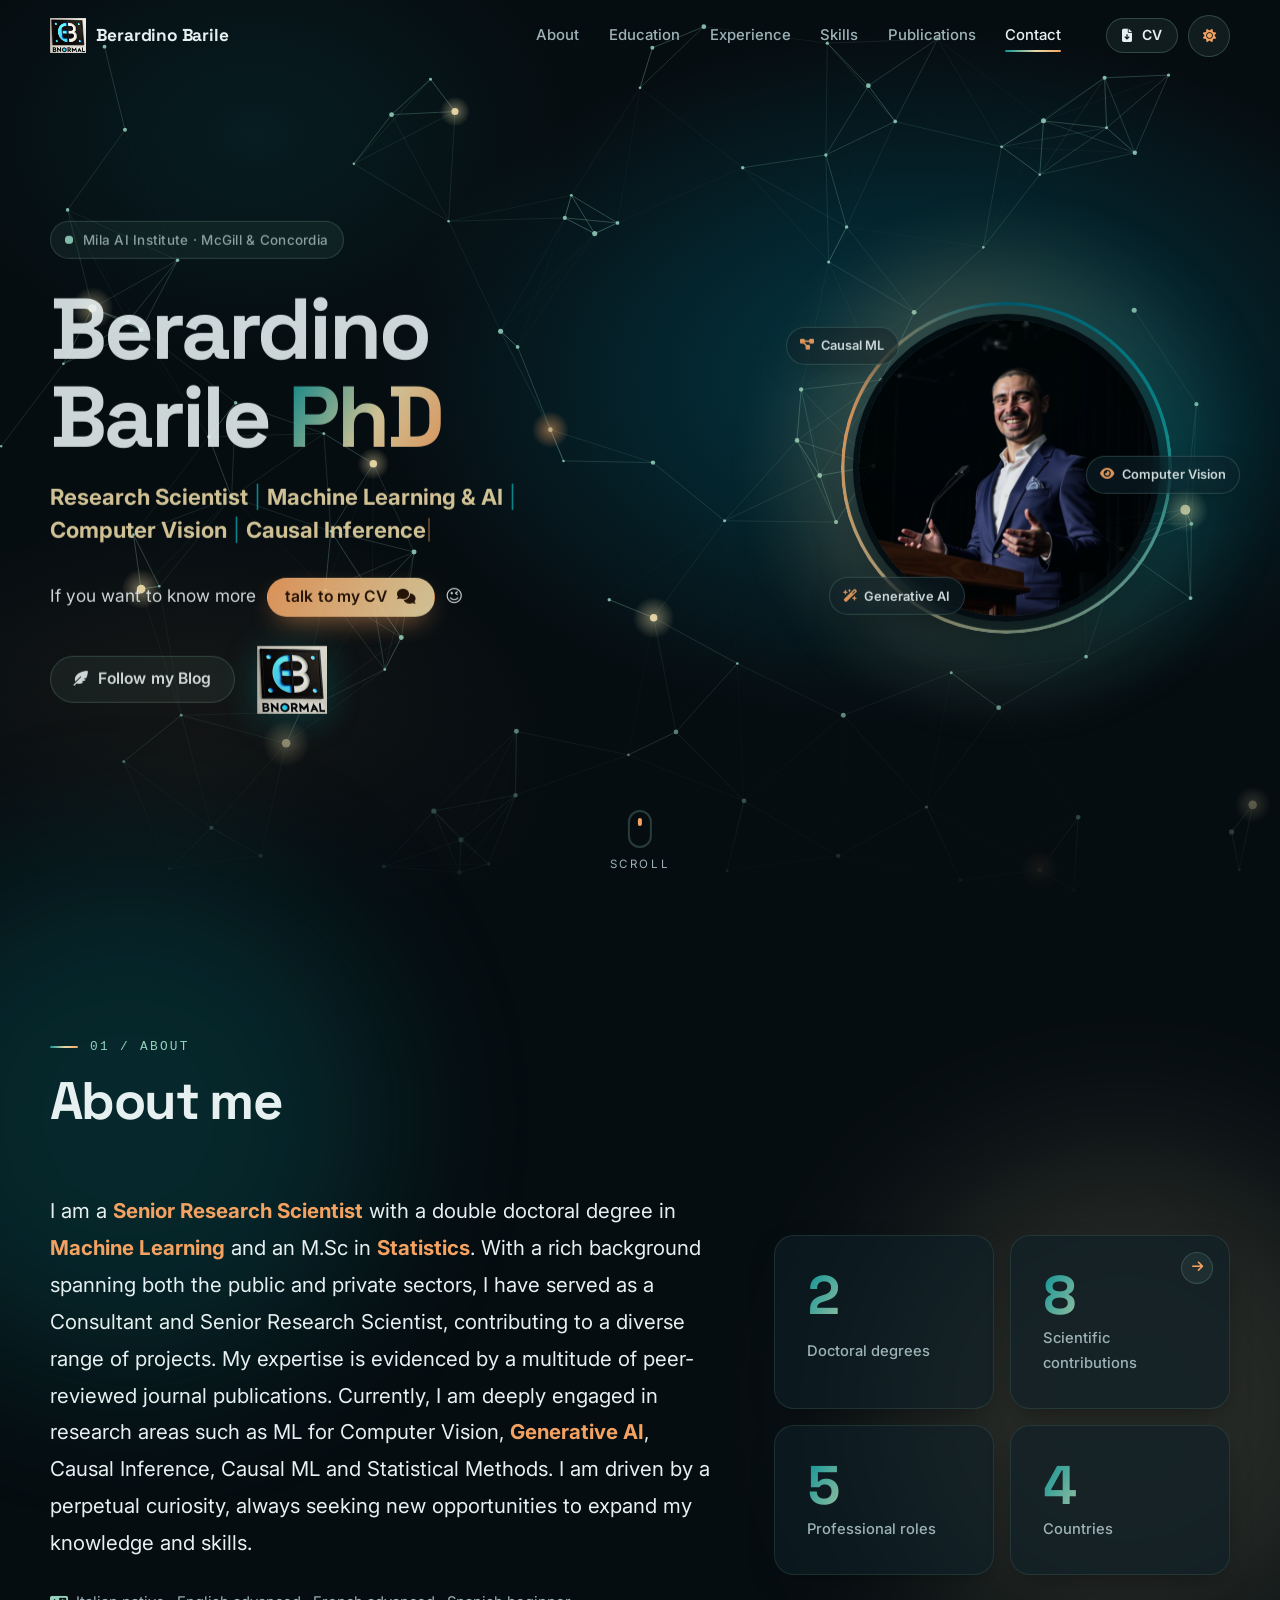
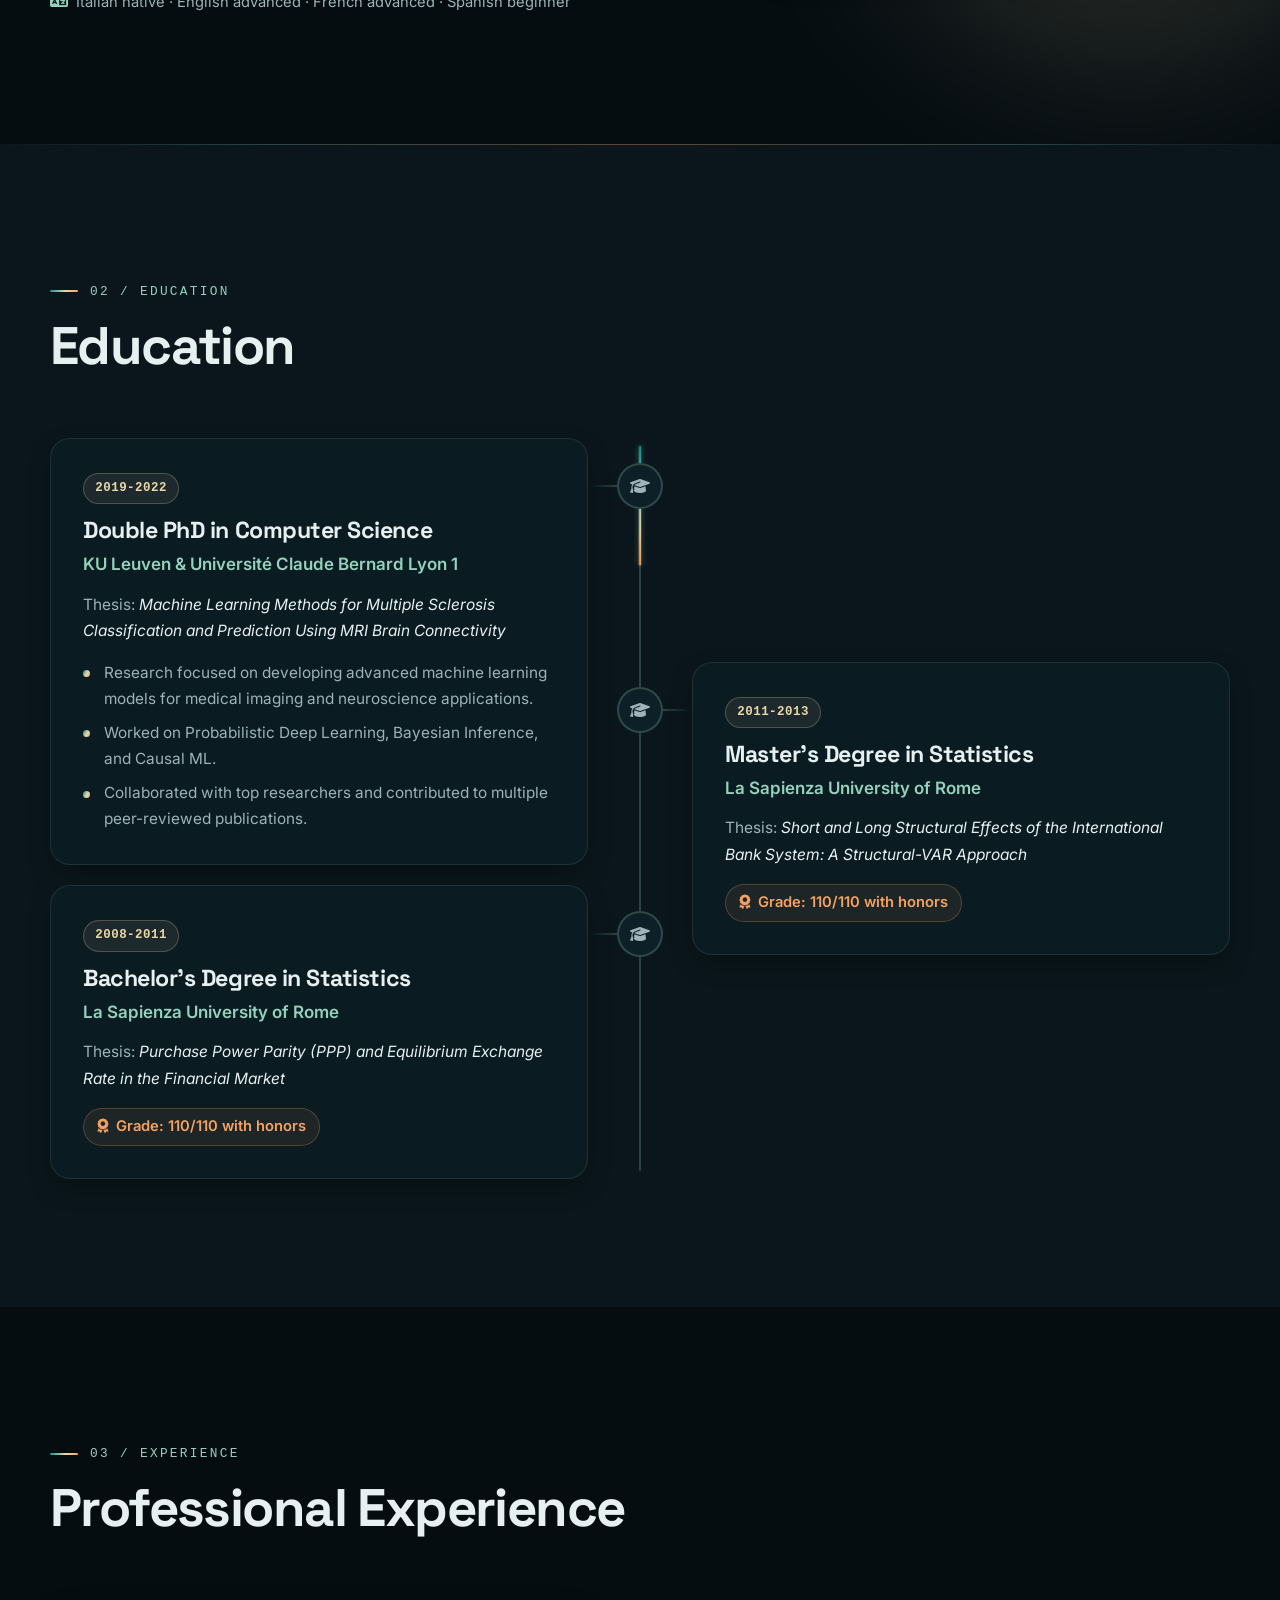
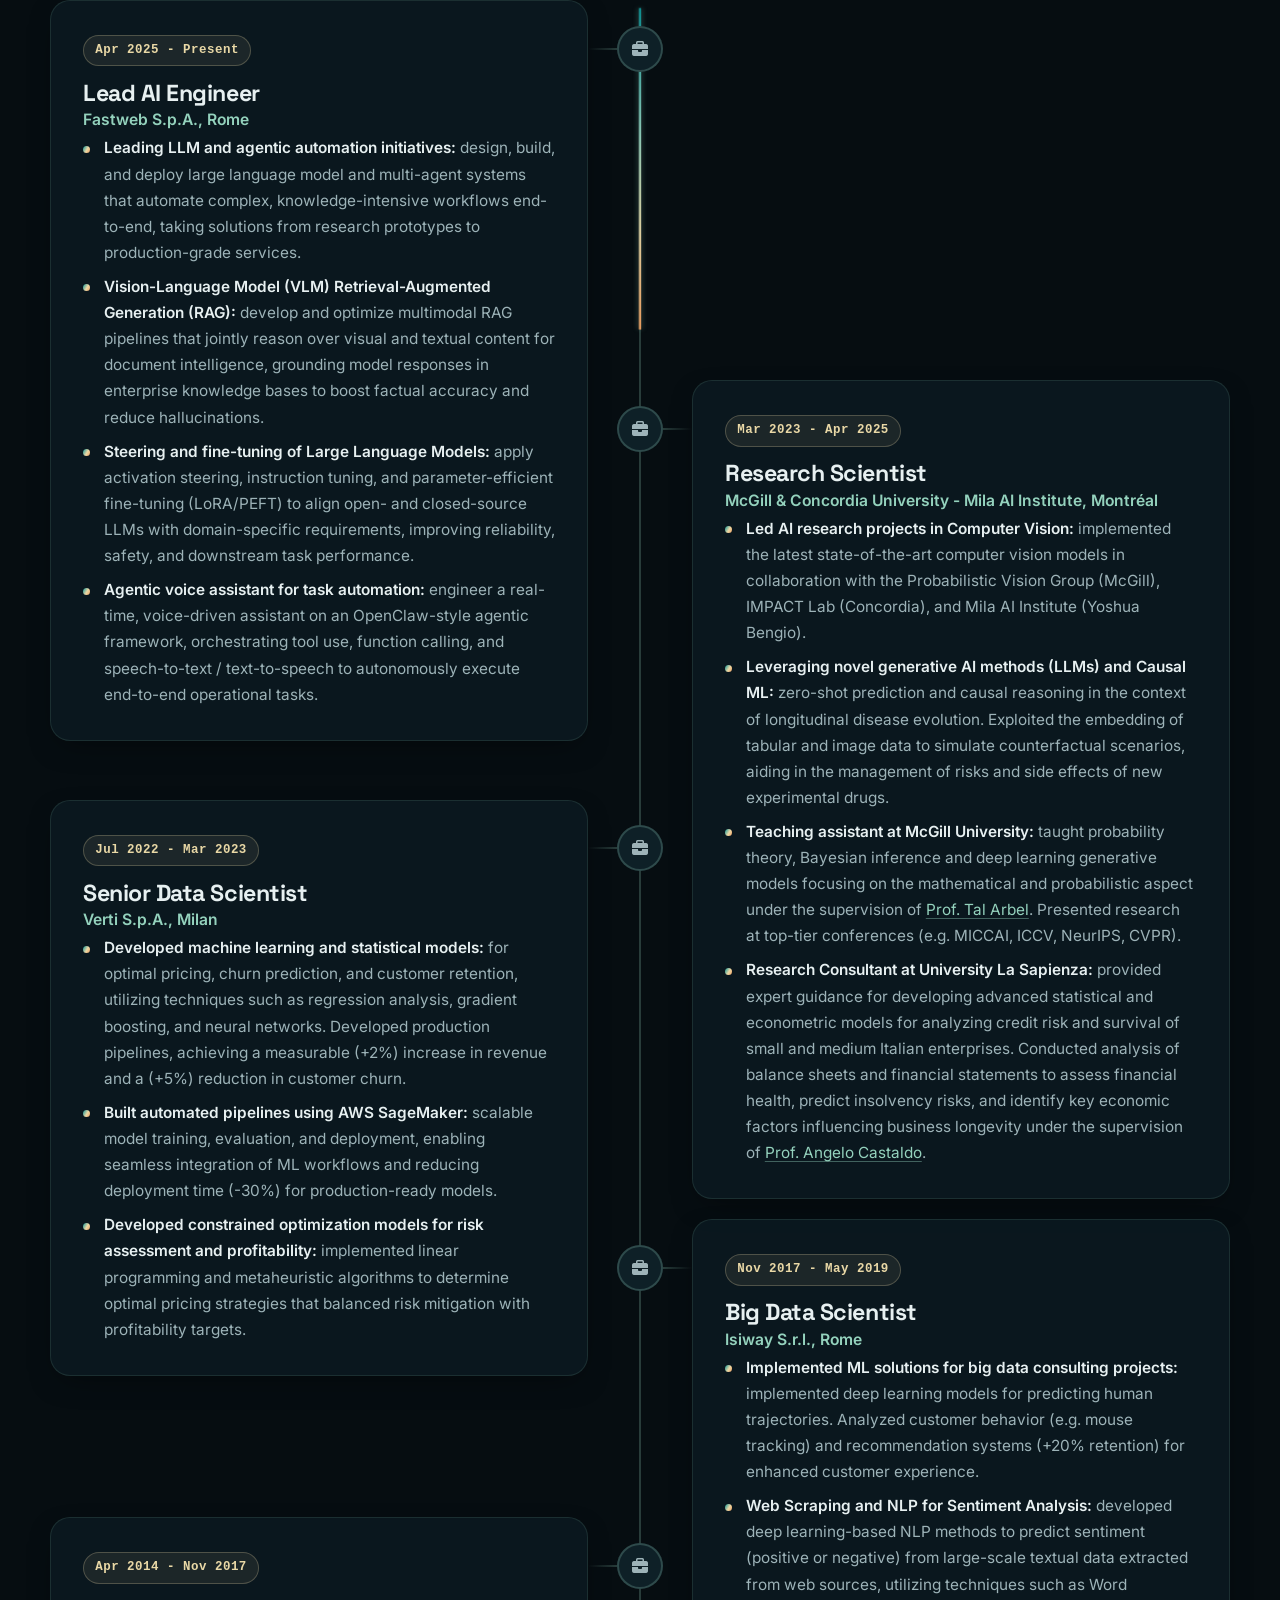
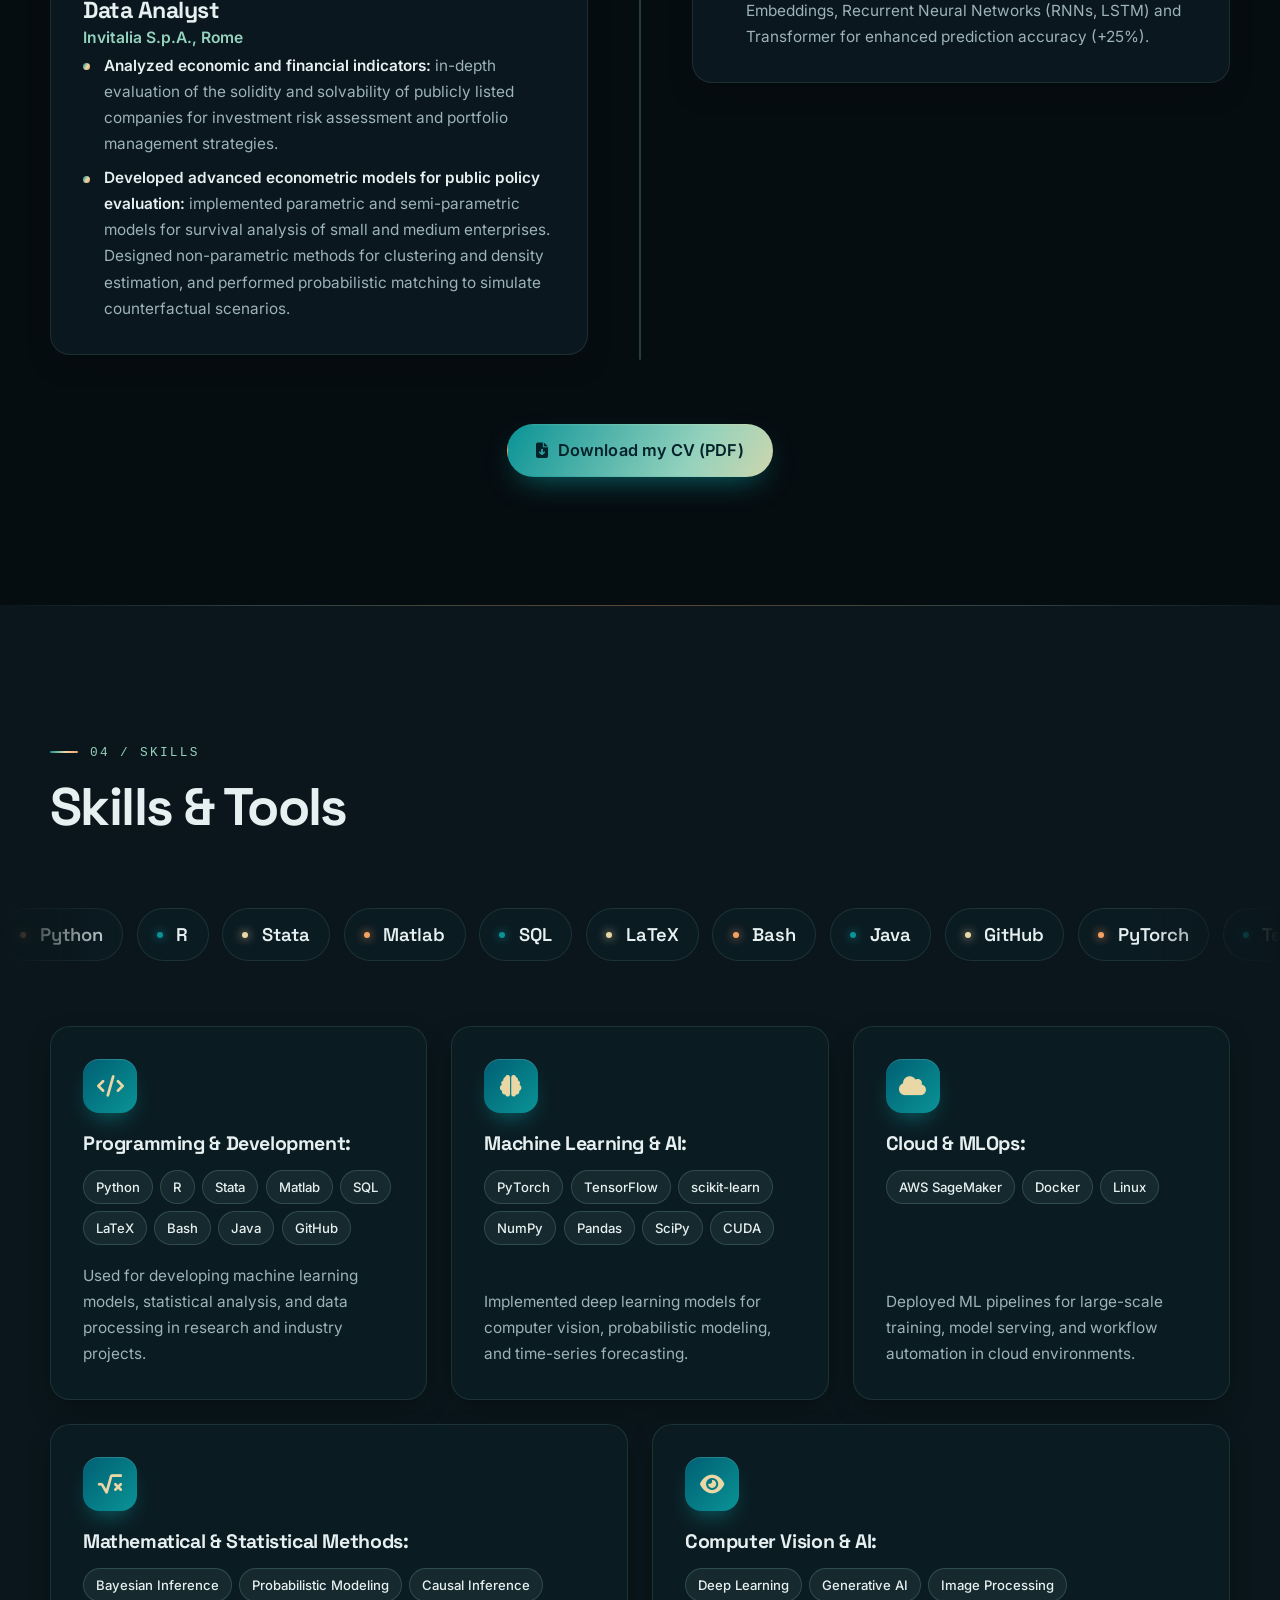
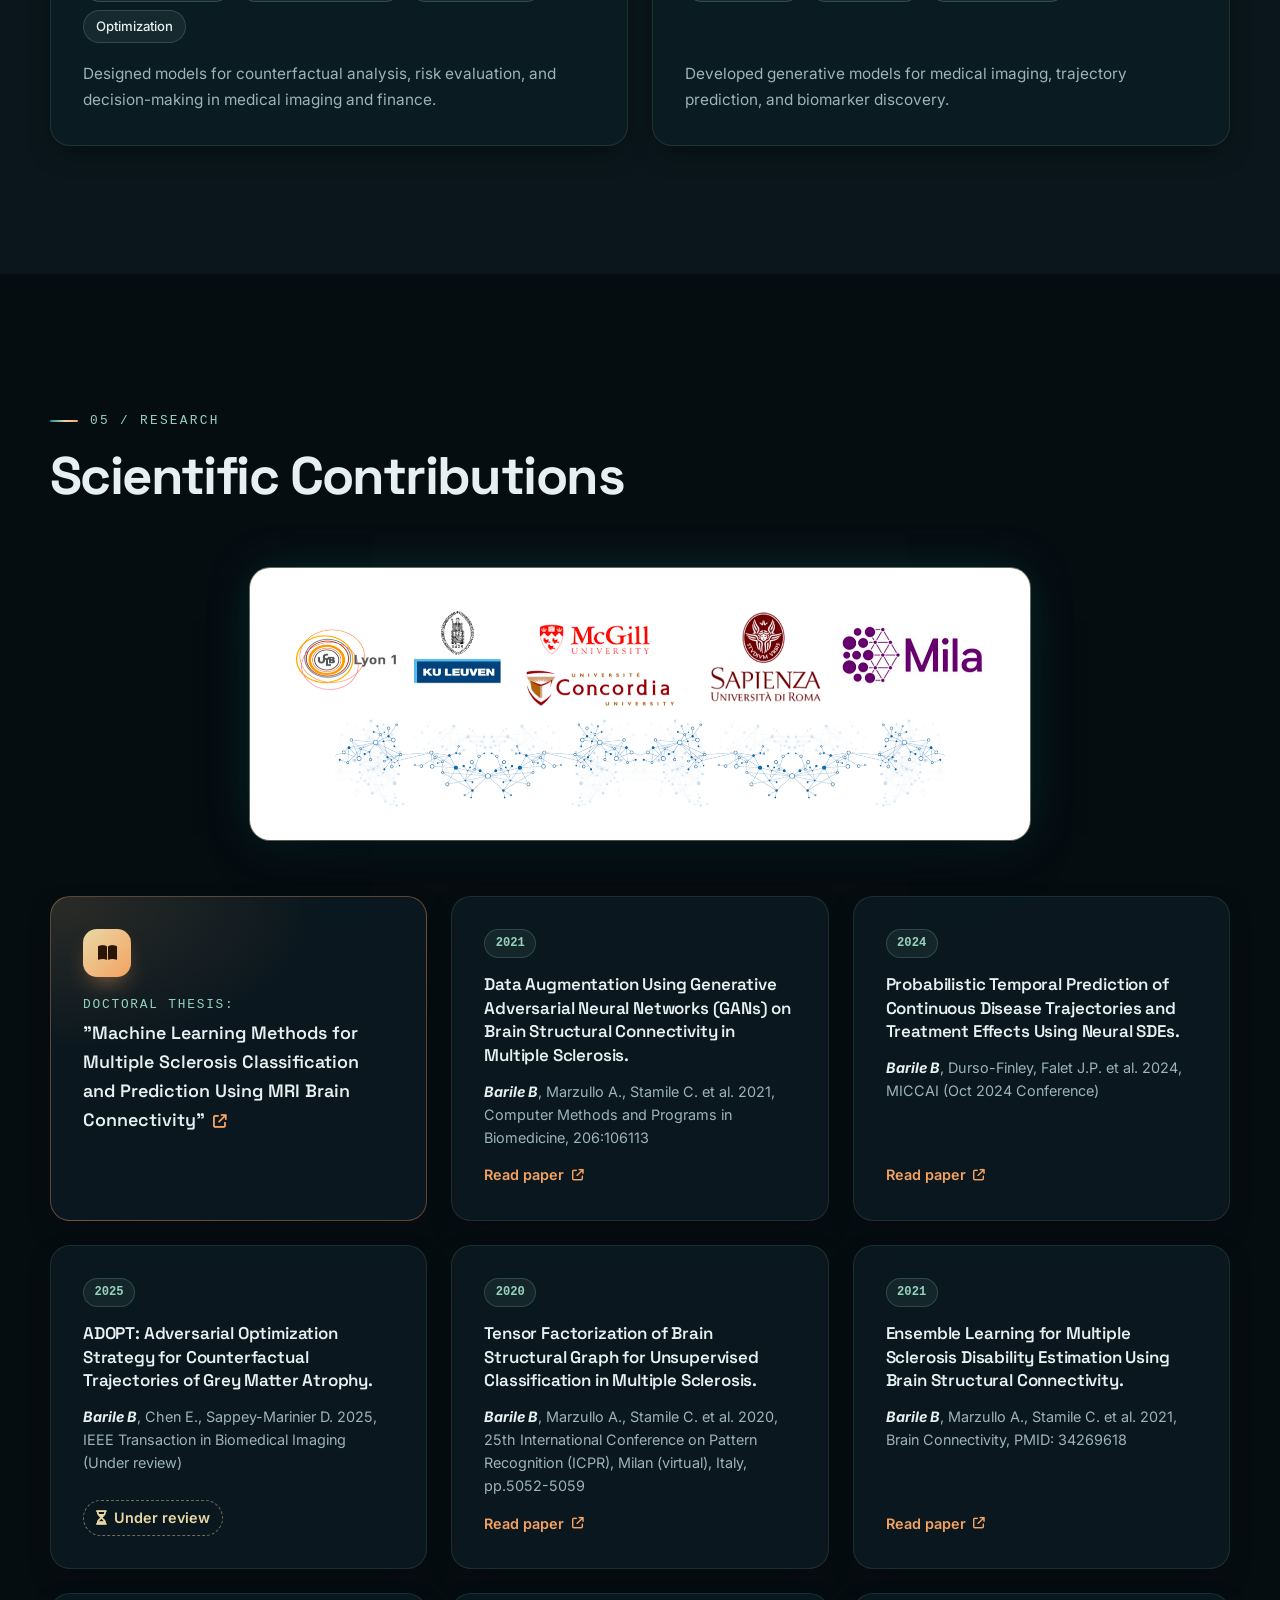
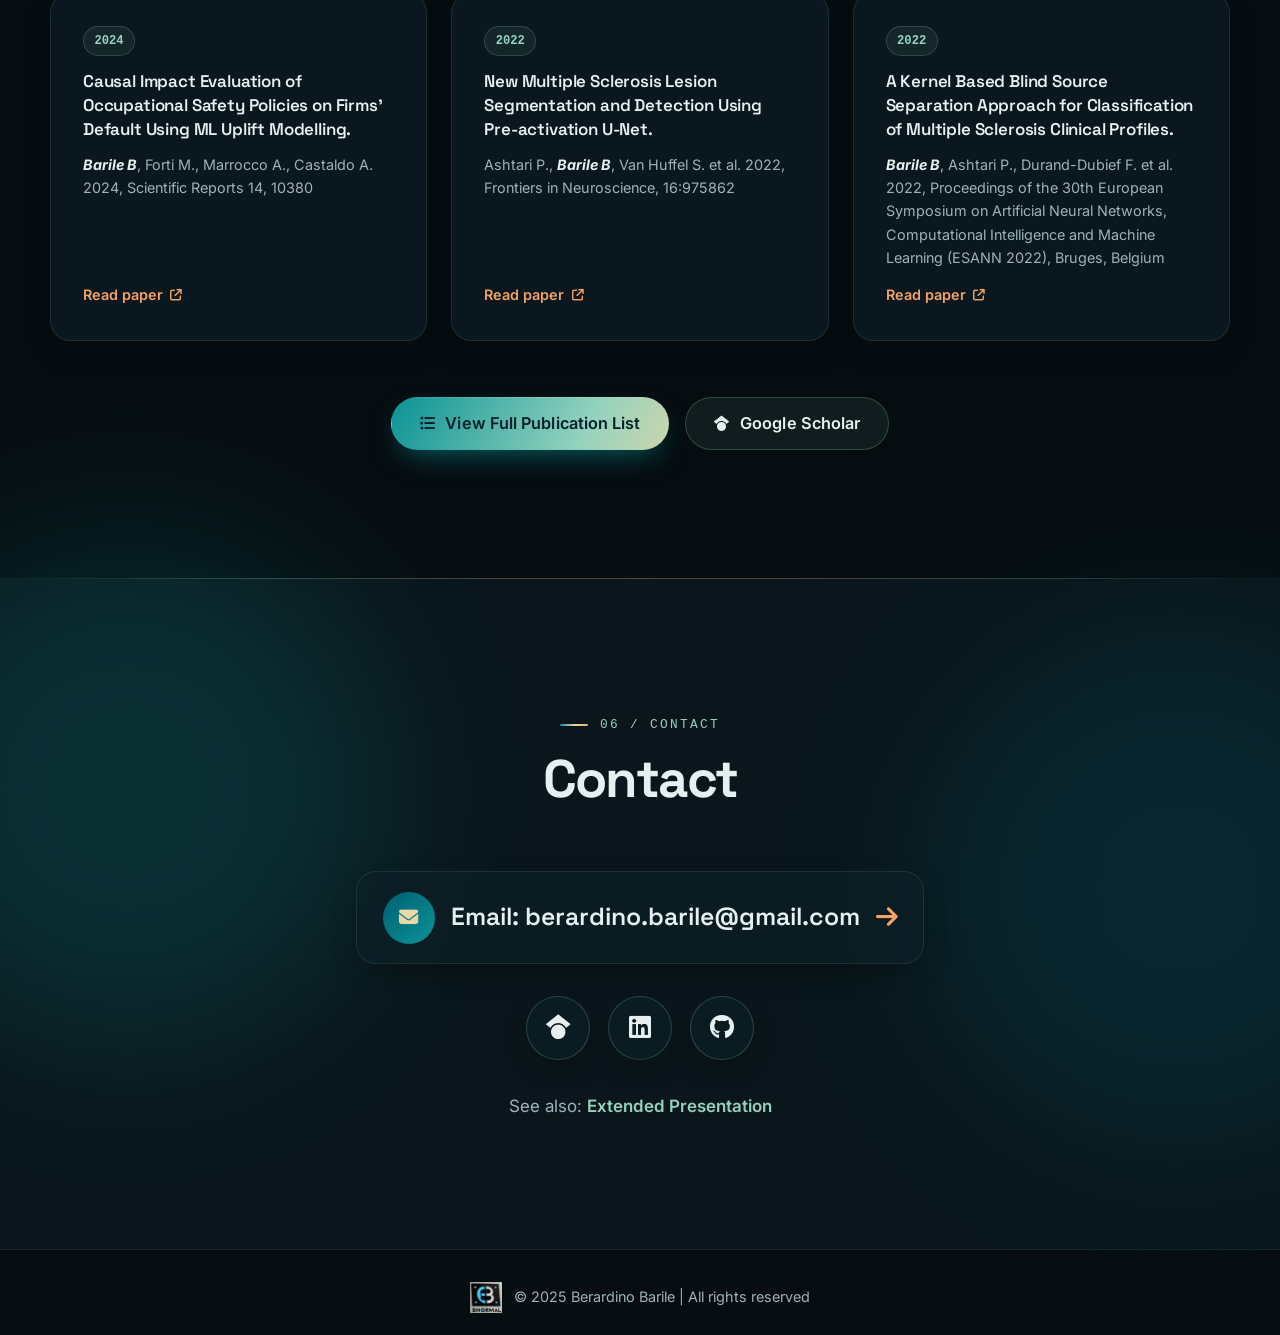
==== index.html @ b343e504 "Add animated Talk to my CV chat page" ====
<!doctype html>
<html lang="en" class="no-js" data-theme="dark">
  <head>
    <meta charset="UTF-8" />
    <meta name="viewport" content="width=device-width, initial-scale=1" />
    <title>Berardino Barile</title>
    <meta
      name="description"
      content="Berardino Barile PhD - Research Scientist in Machine Learning & AI, Computer Vision and Causal Inference."
    />
    <meta name="theme-color" content="#060d11" />
    <link rel="icon" type="image/png" href="/assets/logo-280.png" />
    <script>
      (function () {
        var d = document.documentElement;
        d.classList.remove('no-js');
        d.classList.add('js');
        var t = 'dark';
        try {
          var s = localStorage.getItem('bnormal-theme');
          if (s === 'light' || s === 'dark') t = s;
        } catch (e) {}
        d.setAttribute('data-theme', t);
        // Failsafe: if the animation code never boots, show everything.
        setTimeout(function () {
          if (!window.__animBooted) d.classList.add('anim-fallback');
        }, 3000);
      })();
    </script>
    <link rel="preconnect" href="https://fonts.googleapis.com" />
    <link rel="preconnect" href="https://fonts.gstatic.com" crossorigin />
    <link
      rel="stylesheet"
      href="https://fonts.googleapis.com/css2?family=Inter:wght@400;500;600;700;800&family=Space+Grotesk:wght@500;600;700&display=swap"
    />
    <script type="module" crossorigin src="/assets/main-o4QdyMsG.js"></script>
    <link rel="modulepreload" crossorigin href="/assets/offscreen-HHxw4P6t.js">
    <link rel="modulepreload" crossorigin href="/assets/animations-CRm2_7_e.js">
    <link rel="stylesheet" crossorigin href="/assets/offscreen-CxXICpaq.css">
  </head>
  <body>
    <a class="skip-link" href="#main">Skip to content</a>
    <div id="scroll-progress" class="scroll-progress" aria-hidden="true"></div>

    <header id="site-header" class="site-header" data-hero-in>
      <div class="container site-header__inner">
        <a class="brand" href="#hero" aria-label="Berardino Barile, back to the top">
          <img src="/assets/logo-280.png" alt="Logo" width="36" height="35" />
          <span class="brand__name">Berardino Barile</span>
        </a>
        <nav id="site-nav" class="site-nav" aria-label="Main">
          <ul>
            <li><a href="#about">About</a></li>
            <li><a href="#education">Education</a></li>
            <li><a href="#experience">Experience</a></li>
            <li><a href="#skills">Skills</a></li>
            <li><a href="#publications">Publications</a></li>
            <li><a href="#contact">Contact</a></li>
          </ul>
        </nav>
        <div class="site-header__actions">
          <a class="btn btn--pill btn--small" href="/assets/CV_Berardino_Barile.pdf" download>
            <i class="fa-solid fa-file-arrow-down" aria-hidden="true"></i><span>CV</span>
          </a>
          <button id="theme-toggle" class="icon-btn theme-toggle" type="button" aria-pressed="false" aria-label="Light theme">
            <i class="fa-solid fa-moon theme-toggle__moon" aria-hidden="true"></i>
            <i class="fa-solid fa-sun theme-toggle__sun" aria-hidden="true"></i>
          </button>
          <button id="nav-toggle" class="icon-btn nav-toggle" type="button" aria-expanded="false" aria-controls="site-nav" aria-label="Open menu">
            <span class="nav-toggle__bars" aria-hidden="true"><span></span><span></span><span></span></span>
          </button>
        </div>
      </div>
    </header>

    <main id="main" tabindex="-1">
      <!-- ============ HERO ============ -->
      <section id="hero" class="hero" aria-labelledby="hero-title">
        <canvas id="hero-network" class="hero__network" aria-hidden="true"></canvas>
        <div class="hero__glow" aria-hidden="true"></div>
        <div class="container hero__inner">
          <div class="hero__text">
            <p class="hero__eyebrow" data-hero-in>
              <span class="live-dot" aria-hidden="true"></span>
              Mila AI Institute · McGill &amp; Concordia
            </p>
            <h1 id="hero-title" class="hero__name" data-hero-in>Berardino Barile <span class="grad">PhD</span></h1>
            <p id="hero-subtitle" class="hero__subtitle" data-hero-in>Research Scientist | Machine Learning &amp; AI | Computer Vision | Causal Inference</p>
            <p class="hero__cta" data-hero-in>
              If you want to know more
              <a class="btn btn--glow" href="chat.html">talk to my CV<i class="fa-solid fa-comments" aria-hidden="true"></i></a>
              😉
            </p>
            <div class="hero__actions" data-hero-in>
              <a class="btn btn--ghost" href="blog.html"><i class="fa-solid fa-feather-pointed" aria-hidden="true"></i>Follow my Blog</a>
              <img class="hero__logo" src="/assets/logo-280.png" alt="Logo" width="70" height="70" />
            </div>
          </div>

          <div class="hero__portrait" data-hero-in>
            <div class="portrait">
              <span class="portrait__ring" aria-hidden="true"></span>
              <span class="portrait__halo" aria-hidden="true"></span>
              <img
                class="portrait__img"
                src="/assets/profile-640.jpg"
                srcset="/assets/profile-640.jpg 640w, /assets/profile.jpg 1024w"
                sizes="(max-width: 900px) 190px, 320px"
                alt="Berardino Barile"
                width="640"
                height="640"
                fetchpriority="high"
              />
              <span class="orbit-chip orbit-chip--1" aria-hidden="true"><i class="fa-solid fa-diagram-project"></i>Causal ML</span>
              <span class="orbit-chip orbit-chip--2" aria-hidden="true"><i class="fa-solid fa-eye"></i>Computer Vision</span>
              <span class="orbit-chip orbit-chip--3" aria-hidden="true"><i class="fa-solid fa-wand-magic-sparkles"></i>Generative AI</span>
            </div>
          </div>
        </div>
        <a class="scroll-cue" href="#about" data-hero-in aria-label="Scroll to About me">
          <span class="scroll-cue__mouse" aria-hidden="true"><span class="scroll-cue__wheel"></span></span>
          <span class="scroll-cue__label">Scroll</span>
        </a>
      </section>

      <!-- ============ ABOUT ============ -->
      <section id="about" class="section section--about" aria-labelledby="about-title">
        <div class="aurora" aria-hidden="true"><span class="aurora__blob aurora__blob--1"></span><span class="aurora__blob aurora__blob--2"></span></div>
        <div class="container">
          <header class="section-head">
            <p class="eyebrow">01 / About</p>
            <h2 id="about-title" class="section-title" data-split>About me</h2>
          </header>
          <div class="about-grid">
            <div class="about__text" data-reveal-item>
              <p class="lead">I am a <strong class="hl">Senior Research Scientist</strong> with a double doctoral degree in <strong class="hl">Machine Learning</strong> and an M.Sc in <strong class="hl">Statistics</strong>. With a rich background spanning both the public and private sectors, I have served as a Consultant and Senior Research Scientist, contributing to a diverse range of projects. My expertise is evidenced by a multitude of peer-reviewed journal publications. Currently, I am deeply engaged in research areas such as ML for Computer Vision, <strong class="hl">Generative AI</strong>, Causal Inference, Causal ML and Statistical Methods. I am driven by a perpetual curiosity, always seeking new opportunities to expand my knowledge and skills.</p>
              <p class="about__langs"><i class="fa-solid fa-language" aria-hidden="true"></i> Italian native · English advanced · French advanced · Spanish beginner</p>
            </div>
            <div class="stats" data-reveal-group>
              <div class="card stat" data-reveal-item>
                <span class="stat__num" data-count="2">2</span>
                <span class="stat__label">Doctoral degrees</span>
              </div>
              <a class="card stat stat--link" href="publications.html#contributions" aria-label="8 scientific contributions, open the list of papers" data-reveal-item>
                <span class="stat__num" data-count="8">8</span>
                <span class="stat__label">Scientific contributions</span>
                <span class="stat__go" aria-hidden="true"><i class="fa-solid fa-arrow-right"></i></span>
              </a>
              <div class="card stat" data-reveal-item>
                <span class="stat__num" data-count="5">5</span>
                <span class="stat__label">Professional roles</span>
              </div>
              <div class="card stat" data-reveal-item>
                <span class="stat__num" data-count="4">4</span>
                <span class="stat__label">Countries</span>
              </div>
            </div>
          </div>
        </div>
      </section>

      <!-- ============ EDUCATION ============ -->
      <section id="education" class="section section--alt" aria-labelledby="education-title">
        <div class="container">
          <header class="section-head">
            <p class="eyebrow">02 / Education</p>
            <h2 id="education-title" class="section-title" data-split>Education</h2>
          </header>
          <div class="timeline">
            <span class="timeline__track" aria-hidden="true"><span class="timeline__fill"></span></span>
            <ol class="timeline__list" aria-label="Education timeline">
            <li class="timeline__item">
              <span class="timeline__dot" aria-hidden="true"><i class="fa-solid fa-graduation-cap"></i></span>
              <article class="card tl-card" data-reveal-item data-reveal-from="left">
                <span class="tl-card__badge mono" aria-hidden="true">2019-2022</span>
                <h3 class="tl-card__title">Double PhD in Computer Science</h3>
                <p class="tl-card__org">KU Leuven &amp; Université Claude Bernard Lyon 1 <span class="date">(2019-2022)</span></p>
                <p class="tl-card__thesis">Thesis: <a href="https://theses.eurasip.org/theses/944/machine-learning-methods-for-multiple-sclerosis/" target="_blank" rel="noopener"><em>Machine Learning Methods for Multiple Sclerosis Classification and Prediction Using MRI Brain Connectivity</em></a></p>
                <ul class="tl-card__list">
                  <li>Research focused on developing advanced machine learning models for medical imaging and neuroscience applications.</li>
                  <li>Worked on Probabilistic Deep Learning, Bayesian Inference, and Causal ML.</li>
                  <li>Collaborated with top researchers and contributed to multiple peer-reviewed publications.</li>
                </ul>
              </article>
            </li>
            <li class="timeline__item">
              <span class="timeline__dot" aria-hidden="true"><i class="fa-solid fa-graduation-cap"></i></span>
              <article class="card tl-card" data-reveal-item data-reveal-from="right">
                <span class="tl-card__badge mono" aria-hidden="true">2011-2013</span>
                <h3 class="tl-card__title">Master's Degree in Statistics</h3>
                <p class="tl-card__org">La Sapienza University of Rome <span class="date">(2011-2013)</span></p>
                <p class="tl-card__thesis">Thesis: <em>Short and Long Structural Effects of the International Bank System: A Structural-VAR Approach</em></p>
                <p class="tl-card__grade"><i class="fa-solid fa-award" aria-hidden="true"></i> Grade: 110/110 with honors</p>
              </article>
            </li>
            <li class="timeline__item">
              <span class="timeline__dot" aria-hidden="true"><i class="fa-solid fa-graduation-cap"></i></span>
              <article class="card tl-card" data-reveal-item data-reveal-from="left">
                <span class="tl-card__badge mono" aria-hidden="true">2008-2011</span>
                <h3 class="tl-card__title">Bachelor's Degree in Statistics</h3>
                <p class="tl-card__org">La Sapienza University of Rome <span class="date">(2008-2011)</span></p>
                <p class="tl-card__thesis">Thesis: <em>Purchase Power Parity (PPP) and Equilibrium Exchange Rate in the Financial Market</em></p>
                <p class="tl-card__grade"><i class="fa-solid fa-award" aria-hidden="true"></i> Grade: 110/110 with honors</p>
              </article>
            </li>
            </ol>
          </div>
        </div>
      </section>

      <!-- ============ EXPERIENCE ============ -->
      <section id="experience" class="section" aria-labelledby="experience-title">
        <div class="container">
          <header class="section-head">
            <p class="eyebrow">03 / Experience</p>
            <h2 id="experience-title" class="section-title" data-split>Professional Experience</h2>
          </header>
          <div class="timeline">
            <span class="timeline__track" aria-hidden="true"><span class="timeline__fill"></span></span>
            <ol class="timeline__list" aria-label="Professional experience timeline">
            <li class="timeline__item">
              <span class="timeline__dot" aria-hidden="true"><i class="fa-solid fa-briefcase"></i></span>
              <article class="card tl-card" data-reveal-item data-reveal-from="left">
                <span class="tl-card__badge mono" aria-hidden="true">Apr 2025 - Present</span>
                <h3 class="tl-card__title">Lead AI Engineer <span class="tl-card__sep">-</span> <span class="tl-card__org-inline">Fastweb S.p.A., Rome</span> <span class="date">(Apr 2025 - Present)</span></h3>
                <ul class="tl-card__list">
                  <li><strong>Leading LLM and agentic automation initiatives:</strong> design, build, and deploy large language model and multi-agent systems that automate complex, knowledge-intensive workflows end-to-end, taking solutions from research prototypes to production-grade services.</li>
                  <li><strong>Vision-Language Model (VLM) Retrieval-Augmented Generation (RAG):</strong> develop and optimize multimodal RAG pipelines that jointly reason over visual and textual content for document intelligence, grounding model responses in enterprise knowledge bases to boost factual accuracy and reduce hallucinations.</li>
                  <li><strong>Steering and fine-tuning of Large Language Models:</strong> apply activation steering, instruction tuning, and parameter-efficient fine-tuning (LoRA/PEFT) to align open- and closed-source LLMs with domain-specific requirements, improving reliability, safety, and downstream task performance.</li>
                  <li><strong>Agentic voice assistant for task automation:</strong> engineer a real-time, voice-driven assistant on an OpenClaw-style agentic framework, orchestrating tool use, function calling, and speech-to-text / text-to-speech to autonomously execute end-to-end operational tasks.</li>
                </ul>
              </article>
            </li>
            <li class="timeline__item">
              <span class="timeline__dot" aria-hidden="true"><i class="fa-solid fa-briefcase"></i></span>
              <article class="card tl-card" data-reveal-item data-reveal-from="right">
                <span class="tl-card__badge mono" aria-hidden="true">Mar 2023 - Apr 2025</span>
                <h3 class="tl-card__title">Research Scientist <span class="tl-card__sep">-</span> <span class="tl-card__org-inline">McGill &amp; Concordia University - Mila AI Institute, Montréal</span> <span class="date">(Mar 2023 - Apr 2025)</span></h3>
                <ul class="tl-card__list">
                  <li><strong>Led AI research projects in Computer Vision:</strong> implemented the latest state-of-the-art computer vision models in collaboration with the Probabilistic Vision Group (McGill), IMPACT Lab (Concordia), and Mila AI Institute (Yoshua Bengio).</li>
                  <li><strong>Leveraging novel generative AI methods (LLMs) and Causal ML:</strong> zero-shot prediction and causal reasoning in the context of longitudinal disease evolution. Exploited the embedding of tabular and image data to simulate counterfactual scenarios, aiding in the management of risks and side effects of new experimental drugs.</li>
                  <li><strong>Teaching assistant at McGill University:</strong> taught probability theory, Bayesian inference and deep learning generative models focusing on the mathematical and probabilistic aspect under the supervision of <a href="https://mila.quebec/en/directory/tal-arbel" target="_blank" rel="noopener">Prof. Tal Arbel</a>. Presented research at top-tier conferences (e.g. MICCAI, ICCV, NeurIPS, CVPR).</li>
                  <li><strong>Research Consultant at University La Sapienza:</strong> provided expert guidance for developing advanced statistical and econometric models for analyzing credit risk and survival of small and medium Italian enterprises. Conducted analysis of balance sheets and financial statements to assess financial health, predict insolvency risks, and identify key economic factors influencing business longevity under the supervision of <a href="https://www.researchgate.net/profile/Angelo-Castaldo" target="_blank" rel="noopener">Prof. Angelo Castaldo</a>.</li>
                </ul>
              </article>
            </li>
            <li class="timeline__item">
              <span class="timeline__dot" aria-hidden="true"><i class="fa-solid fa-briefcase"></i></span>
              <article class="card tl-card" data-reveal-item data-reveal-from="left">
                <span class="tl-card__badge mono" aria-hidden="true">Jul 2022 - Mar 2023</span>
                <h3 class="tl-card__title">Senior Data Scientist <span class="tl-card__sep">-</span> <span class="tl-card__org-inline">Verti S.p.A., Milan</span> <span class="date">(Jul 2022 - Mar 2023)</span></h3>
                <ul class="tl-card__list">
                  <li><strong>Developed machine learning and statistical models:</strong> for optimal pricing, churn prediction, and customer retention, utilizing techniques such as regression analysis, gradient boosting, and neural networks. Developed production pipelines, achieving a measurable (+2%) increase in revenue and a (+5%) reduction in customer churn.</li>
                  <li><strong>Built automated pipelines using AWS SageMaker:</strong> scalable model training, evaluation, and deployment, enabling seamless integration of ML workflows and reducing deployment time (-30%) for production-ready models.</li>
                  <li><strong>Developed constrained optimization models for risk assessment and profitability:</strong> implemented linear programming and metaheuristic algorithms to determine optimal pricing strategies that balanced risk mitigation with profitability targets.</li>
                </ul>
              </article>
            </li>
            <li class="timeline__item">
              <span class="timeline__dot" aria-hidden="true"><i class="fa-solid fa-briefcase"></i></span>
              <article class="card tl-card" data-reveal-item data-reveal-from="right">
                <span class="tl-card__badge mono" aria-hidden="true">Nov 2017 - May 2019</span>
                <h3 class="tl-card__title">Big Data Scientist <span class="tl-card__sep">-</span> <span class="tl-card__org-inline">Isiway S.r.l., Rome</span> <span class="date">(Nov 2017 - May 2019)</span></h3>
                <ul class="tl-card__list">
                  <li><strong>Implemented ML solutions for big data consulting projects:</strong> implemented deep learning models for predicting human trajectories. Analyzed customer behavior (e.g. mouse tracking) and recommendation systems (+20% retention) for enhanced customer experience.</li>
                  <li><strong>Web Scraping and NLP for Sentiment Analysis:</strong> developed deep learning-based NLP methods to predict sentiment (positive or negative) from large-scale textual data extracted from web sources, utilizing techniques such as Word Embeddings, Recurrent Neural Networks (RNNs, LSTM) and Transformer for enhanced prediction accuracy (+25%).</li>
                </ul>
              </article>
            </li>
            <li class="timeline__item">
              <span class="timeline__dot" aria-hidden="true"><i class="fa-solid fa-briefcase"></i></span>
              <article class="card tl-card" data-reveal-item data-reveal-from="left">
                <span class="tl-card__badge mono" aria-hidden="true">Apr 2014 - Nov 2017</span>
                <h3 class="tl-card__title">Data Analyst <span class="tl-card__sep">-</span> <span class="tl-card__org-inline">Invitalia S.p.A., Rome</span> <span class="date">(Apr 2014 - Nov 2017)</span></h3>
                <ul class="tl-card__list">
                  <li><strong>Analyzed economic and financial indicators:</strong> in-depth evaluation of the solidity and solvability of publicly listed companies for investment risk assessment and portfolio management strategies.</li>
                  <li><strong>Developed advanced econometric models for public policy evaluation:</strong> implemented parametric and semi-parametric models for survival analysis of small and medium enterprises. Designed non-parametric methods for clustering and density estimation, and performed probabilistic matching to simulate counterfactual scenarios.</li>
                </ul>
              </article>
            </li>
            </ol>
          </div>
          <div class="section-cta" data-reveal-item>
            <a class="btn btn--primary btn--lg" href="/assets/CV_Berardino_Barile.pdf" download><i class="fa-solid fa-file-arrow-down" aria-hidden="true"></i>Download my CV (PDF)</a>
          </div>
        </div>
      </section>

      <!-- ============ SKILLS ============ -->
      <section id="skills" class="section section--alt" aria-labelledby="skills-title">
        <div class="container">
          <header class="section-head">
            <p class="eyebrow">04 / Skills</p>
            <h2 id="skills-title" class="section-title" data-split>Skills &amp; Tools</h2>
          </header>
        </div>
        <div class="marquee" data-reveal-item>
          <div class="marquee__track">
            <ul class="marquee__list">
              <li>Python</li><li>R</li><li>Stata</li><li>Matlab</li><li>SQL</li><li>LaTeX</li><li>Bash</li><li>Java</li><li>GitHub</li>
              <li>PyTorch</li><li>TensorFlow</li><li>scikit-learn</li><li>NumPy</li><li>Pandas</li><li>SciPy</li><li>CUDA</li>
              <li>AWS SageMaker</li><li>Docker</li><li>Linux</li>
              <li>Bayesian Inference</li><li>Probabilistic Modeling</li><li>Causal Inference</li><li>Optimization</li>
              <li>Deep Learning</li><li>Generative AI</li><li>Image Processing</li>
            </ul>
            <ul class="marquee__list" aria-hidden="true">
              <li>Python</li><li>R</li><li>Stata</li><li>Matlab</li><li>SQL</li><li>LaTeX</li><li>Bash</li><li>Java</li><li>GitHub</li>
              <li>PyTorch</li><li>TensorFlow</li><li>scikit-learn</li><li>NumPy</li><li>Pandas</li><li>SciPy</li><li>CUDA</li>
              <li>AWS SageMaker</li><li>Docker</li><li>Linux</li>
              <li>Bayesian Inference</li><li>Probabilistic Modeling</li><li>Causal Inference</li><li>Optimization</li>
              <li>Deep Learning</li><li>Generative AI</li><li>Image Processing</li>
            </ul>
          </div>
        </div>
        <div class="container">
          <div class="skills-grid" data-reveal-group>
            <article class="card skill-card" data-reveal-item>
              <span class="skill-card__icon" aria-hidden="true"><i class="fa-solid fa-code"></i></span>
              <h3 class="skill-card__title">Programming &amp; Development:</h3>
              <ul class="chips" aria-label="Programming tools">
                <li class="chip">Python</li><li class="chip">R</li><li class="chip">Stata</li><li class="chip">Matlab</li><li class="chip">SQL</li><li class="chip">LaTeX</li><li class="chip">Bash</li><li class="chip">Java</li><li class="chip">GitHub</li>
              </ul>
              <p class="skill-card__desc">Used for developing machine learning models, statistical analysis, and data processing in research and industry projects.</p>
            </article>
            <article class="card skill-card" data-reveal-item>
              <span class="skill-card__icon" aria-hidden="true"><i class="fa-solid fa-brain"></i></span>
              <h3 class="skill-card__title">Machine Learning &amp; AI:</h3>
              <ul class="chips" aria-label="Machine learning tools">
                <li class="chip">PyTorch</li><li class="chip">TensorFlow</li><li class="chip">scikit-learn</li><li class="chip">NumPy</li><li class="chip">Pandas</li><li class="chip">SciPy</li><li class="chip">CUDA</li>
              </ul>
              <p class="skill-card__desc">Implemented deep learning models for computer vision, probabilistic modeling, and time-series forecasting.</p>
            </article>
            <article class="card skill-card" data-reveal-item>
              <span class="skill-card__icon" aria-hidden="true"><i class="fa-solid fa-cloud"></i></span>
              <h3 class="skill-card__title">Cloud &amp; MLOps:</h3>
              <ul class="chips" aria-label="Cloud and MLOps tools">
                <li class="chip">AWS SageMaker</li><li class="chip">Docker</li><li class="chip">Linux</li>
              </ul>
              <p class="skill-card__desc">Deployed ML pipelines for large-scale training, model serving, and workflow automation in cloud environments.</p>
            </article>
            <article class="card skill-card" data-reveal-item>
              <span class="skill-card__icon" aria-hidden="true"><i class="fa-solid fa-square-root-variable"></i></span>
              <h3 class="skill-card__title">Mathematical &amp; Statistical Methods:</h3>
              <ul class="chips" aria-label="Mathematical and statistical methods">
                <li class="chip">Bayesian Inference</li><li class="chip">Probabilistic Modeling</li><li class="chip">Causal Inference</li><li class="chip">Optimization</li>
              </ul>
              <p class="skill-card__desc">Designed models for counterfactual analysis, risk evaluation, and decision-making in medical imaging and finance.</p>
            </article>
            <article class="card skill-card" data-reveal-item>
              <span class="skill-card__icon" aria-hidden="true"><i class="fa-solid fa-eye"></i></span>
              <h3 class="skill-card__title">Computer Vision &amp; AI:</h3>
              <ul class="chips" aria-label="Computer vision and AI">
                <li class="chip">Deep Learning</li><li class="chip">Generative AI</li><li class="chip">Image Processing</li>
              </ul>
              <p class="skill-card__desc">Developed generative models for medical imaging, trajectory prediction, and biomarker discovery.</p>
            </article>
          </div>
        </div>
      </section>

      <!-- ============ PUBLICATIONS ============ -->
      <section id="publications" class="section" aria-labelledby="publications-title">
        <div class="container">
          <header class="section-head">
            <p class="eyebrow">05 / Research</p>
            <h2 id="publications-title" class="section-title" data-split>Scientific Contributions</h2>
          </header>
          <figure class="institutions" data-reveal-item>
            <img src="/assets/institutions-1400.png" alt="Institutions" width="1400" height="440" decoding="async" />
          </figure>

          <div class="pubs-grid" data-reveal-group>
            <div class="card thesis-card" data-reveal-item>
              <span class="thesis-card__icon" aria-hidden="true"><i class="fa-solid fa-book-open"></i></span>
              <div>
                <p class="thesis-card__label">Doctoral Thesis:</p>
                <a class="thesis-card__title" href="https://theses.eurasip.org/theses/944/machine-learning-methods-for-multiple-sclerosis/" target="_blank" rel="noopener">"Machine Learning Methods for Multiple Sclerosis Classification and Prediction Using MRI Brain Connectivity"<i class="fa-solid fa-arrow-up-right-from-square" aria-hidden="true"></i></a>
              </div>
            </div>
            <article class="card pub-card" data-reveal-item>
              <span class="pub-card__year mono">2021</span>
              <h3 class="pub-card__title">Data Augmentation Using Generative Adversarial Neural Networks (GANs) on Brain Structural Connectivity in Multiple Sclerosis.</h3>
              <p class="pub-card__meta"><strong><em>Barile B</em></strong>, Marzullo A., Stamile C. et al. 2021, Computer Methods and Programs in Biomedicine, 206:106113</p>
              <a class="pub-card__link" href="https://hal.science/hal-03241649/document" target="_blank" rel="noopener">Read paper<i class="fa-solid fa-arrow-up-right-from-square" aria-hidden="true"></i></a>
            </article>
            <article class="card pub-card" data-reveal-item>
              <span class="pub-card__year mono">2024</span>
              <h3 class="pub-card__title">Probabilistic Temporal Prediction of Continuous Disease Trajectories and Treatment Effects Using Neural SDEs.</h3>
              <p class="pub-card__meta"><strong><em>Barile B</em></strong>, Durso-Finley, Falet J.P. et al. 2024, MICCAI (Oct 2024 Conference)</p>
              <a class="pub-card__link" href="https://arxiv.org/abs/2406.12807" target="_blank" rel="noopener">Read paper<i class="fa-solid fa-arrow-up-right-from-square" aria-hidden="true"></i></a>
            </article>
            <article class="card pub-card" data-reveal-item>
              <span class="pub-card__year mono">2025</span>
              <h3 class="pub-card__title">ADOPT: Adversarial Optimization Strategy for Counterfactual Trajectories of Grey Matter Atrophy.</h3>
              <p class="pub-card__meta"><strong><em>Barile B</em></strong>, Chen E., Sappey-Marinier D. 2025, IEEE Transaction in Biomedical Imaging (Under review)</p>
              <span class="pub-card__badge"><i class="fa-solid fa-hourglass-half" aria-hidden="true"></i>Under review</span>
            </article>
            <article class="card pub-card" data-reveal-item>
              <span class="pub-card__year mono">2020</span>
              <h3 class="pub-card__title">Tensor Factorization of Brain Structural Graph for Unsupervised Classification in Multiple Sclerosis.</h3>
              <p class="pub-card__meta"><strong><em>Barile B</em></strong>, Marzullo A., Stamile C. et al. 2020, 25th International Conference on Pattern Recognition (ICPR), Milan (virtual), Italy, pp.5052-5059</p>
              <a class="pub-card__link" href="https://ieeexplore.ieee.org/document/9412491" target="_blank" rel="noopener">Read paper<i class="fa-solid fa-arrow-up-right-from-square" aria-hidden="true"></i></a>
            </article>
            <article class="card pub-card" data-reveal-item>
              <span class="pub-card__year mono">2021</span>
              <h3 class="pub-card__title">Ensemble Learning for Multiple Sclerosis Disability Estimation Using Brain Structural Connectivity.</h3>
              <p class="pub-card__meta"><strong><em>Barile B</em></strong>, Marzullo A., Stamile C. et al. 2021, Brain Connectivity, PMID: 34269618</p>
              <a class="pub-card__link" href="https://www.liebertpub.com/doi/10.1089/brain.2020.1003" target="_blank" rel="noopener">Read paper<i class="fa-solid fa-arrow-up-right-from-square" aria-hidden="true"></i></a>
            </article>
            <article class="card pub-card" data-reveal-item>
              <span class="pub-card__year mono">2024</span>
              <h3 class="pub-card__title">Causal Impact Evaluation of Occupational Safety Policies on Firms’ Default Using ML Uplift Modelling.</h3>
              <p class="pub-card__meta"><strong><em>Barile B</em></strong>, Forti M., Marrocco A., Castaldo A. 2024, Scientific Reports 14, 10380</p>
              <a class="pub-card__link" href="https://www.nature.com/articles/s41598-024-60348-4" target="_blank" rel="noopener">Read paper<i class="fa-solid fa-arrow-up-right-from-square" aria-hidden="true"></i></a>
            </article>
            <article class="card pub-card" data-reveal-item>
              <span class="pub-card__year mono">2022</span>
              <h3 class="pub-card__title">New Multiple Sclerosis Lesion Segmentation and Detection Using Pre-activation U-Net.</h3>
              <p class="pub-card__meta">Ashtari P., <strong><em>Barile B</em></strong>, Van Huffel S. et al. 2022, Frontiers in Neuroscience, 16:975862</p>
              <a class="pub-card__link" href="https://www.readcube.com/articles/10.3389/fnins.2022.975862" target="_blank" rel="noopener">Read paper<i class="fa-solid fa-arrow-up-right-from-square" aria-hidden="true"></i></a>
            </article>
            <article class="card pub-card" data-reveal-item>
              <span class="pub-card__year mono">2022</span>
              <h3 class="pub-card__title">A Kernel Based Blind Source Separation Approach for Classification of Multiple Sclerosis Clinical Profiles.</h3>
              <p class="pub-card__meta"><strong><em>Barile B</em></strong>, Ashtari P., Durand-Dubief F. et al. 2022, Proceedings of the 30th European Symposium on Artificial Neural Networks, Computational Intelligence and Machine Learning (ESANN 2022), Bruges, Belgium</p>
              <a class="pub-card__link" href="https://www.esann.org/sites/default/files/proceedings/2022/ES2022-17.pdf" target="_blank" rel="noopener">Read paper<i class="fa-solid fa-arrow-up-right-from-square" aria-hidden="true"></i></a>
            </article>
          </div>

          <div class="section-cta section-cta--row" data-reveal-item>
            <a class="btn btn--primary btn--lg" href="publications.html"><i class="fa-solid fa-list-ul" aria-hidden="true"></i>View Full Publication List</a>
            <a class="btn btn--ghost btn--lg" href="https://scholar.google.com/citations?user=odmpMGcAAAAJ&amp;hl=en" target="_blank" rel="noopener"><i class="fa-brands fa-google-scholar" aria-hidden="true"></i>Google Scholar</a>
          </div>
        </div>
      </section>

      <!-- ============ CONTACT ============ -->
      <section id="contact" class="section section--alt section--contact" aria-labelledby="contact-title">
        <div class="aurora" aria-hidden="true"><span class="aurora__blob aurora__blob--1"></span><span class="aurora__blob aurora__blob--3"></span></div>
        <div class="container">
          <header class="section-head section-head--center">
            <p class="eyebrow">06 / Contact</p>
            <h2 id="contact-title" class="section-title" data-split>Contact</h2>
          </header>
          <div class="contact" data-reveal-group>
            <a class="card contact-card" href="mailto:berardino.barile@gmail.com" data-reveal-item>
              <span class="contact-card__icon" aria-hidden="true"><i class="fa-solid fa-envelope"></i></span>
              <span class="contact-card__text">Email: berardino.barile@gmail.com</span>
              <i class="fa-solid fa-arrow-right contact-card__arrow" aria-hidden="true"></i>
            </a>
            <ul class="socials" data-reveal-item>
              <li><a class="social" href="https://scholar.google.com/citations?user=odmpMGcAAAAJ&amp;hl=en" target="_blank" rel="noopener" aria-label="Google Scholar"><i class="fa-brands fa-google-scholar" aria-hidden="true"></i></a></li>
              <li><a class="social" href="https://www.linkedin.com/in/berardino-barile/?locale=en_US" target="_blank" rel="noopener" aria-label="LinkedIn"><i class="fa-brands fa-linkedin" aria-hidden="true"></i></a></li>
              <li><a class="social" href="https://github.com/BerardinoB?tab=repositories" target="_blank" rel="noopener" aria-label="GitHub"><i class="fa-brands fa-github" aria-hidden="true"></i></a></li>
            </ul>
            <p class="contact__see-also" data-reveal-item>See also: <a href="presentation.html">Extended Presentation</a></p>
          </div>
        </div>
      </section>
    </main>

    <footer class="site-footer">
      <div class="container site-footer__inner">
        <img src="/assets/logo-280.png" alt="" width="32" height="31" />
        <p>© 2025 Berardino Barile | All rights reserved</p>
      </div>
    </footer>

    <button id="back-to-top" class="back-to-top" type="button" aria-label="Back to top">
      <i class="fa-solid fa-arrow-up" aria-hidden="true"></i>
    </button>
  </body>
</html>
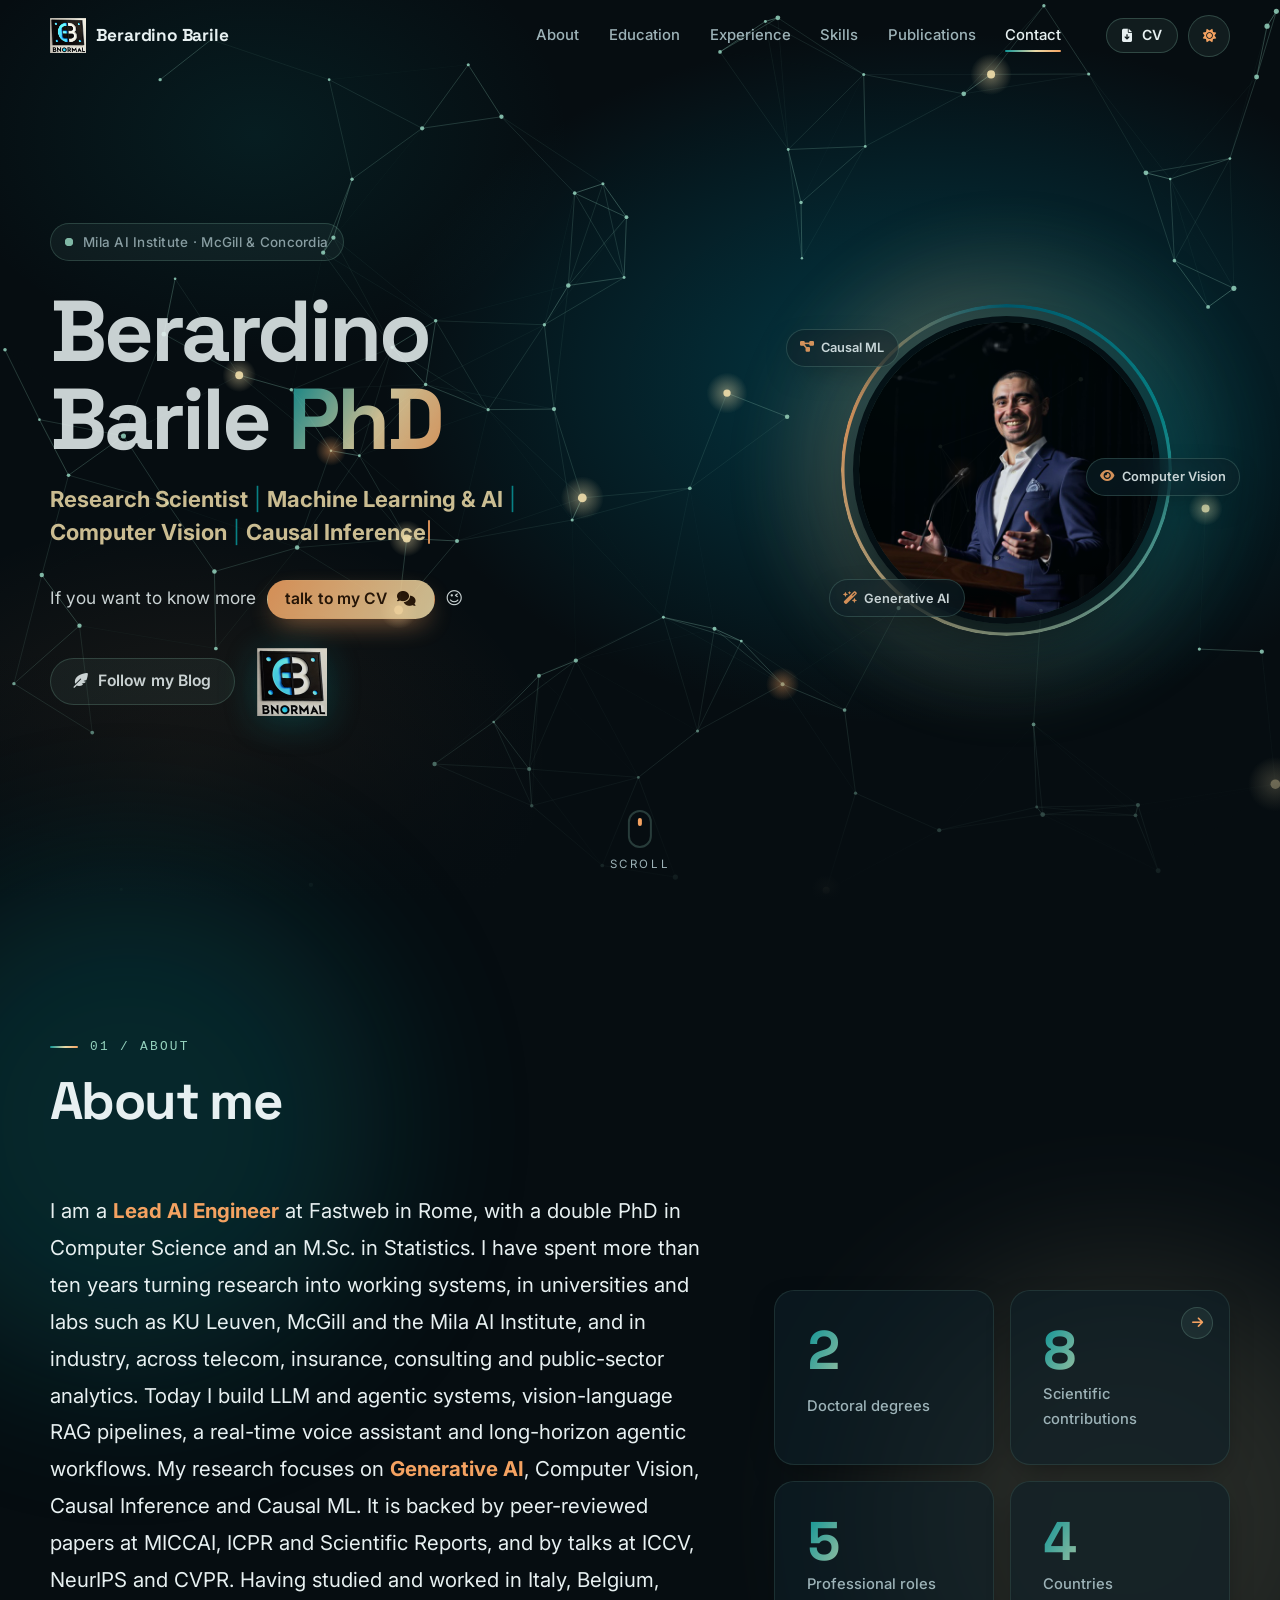
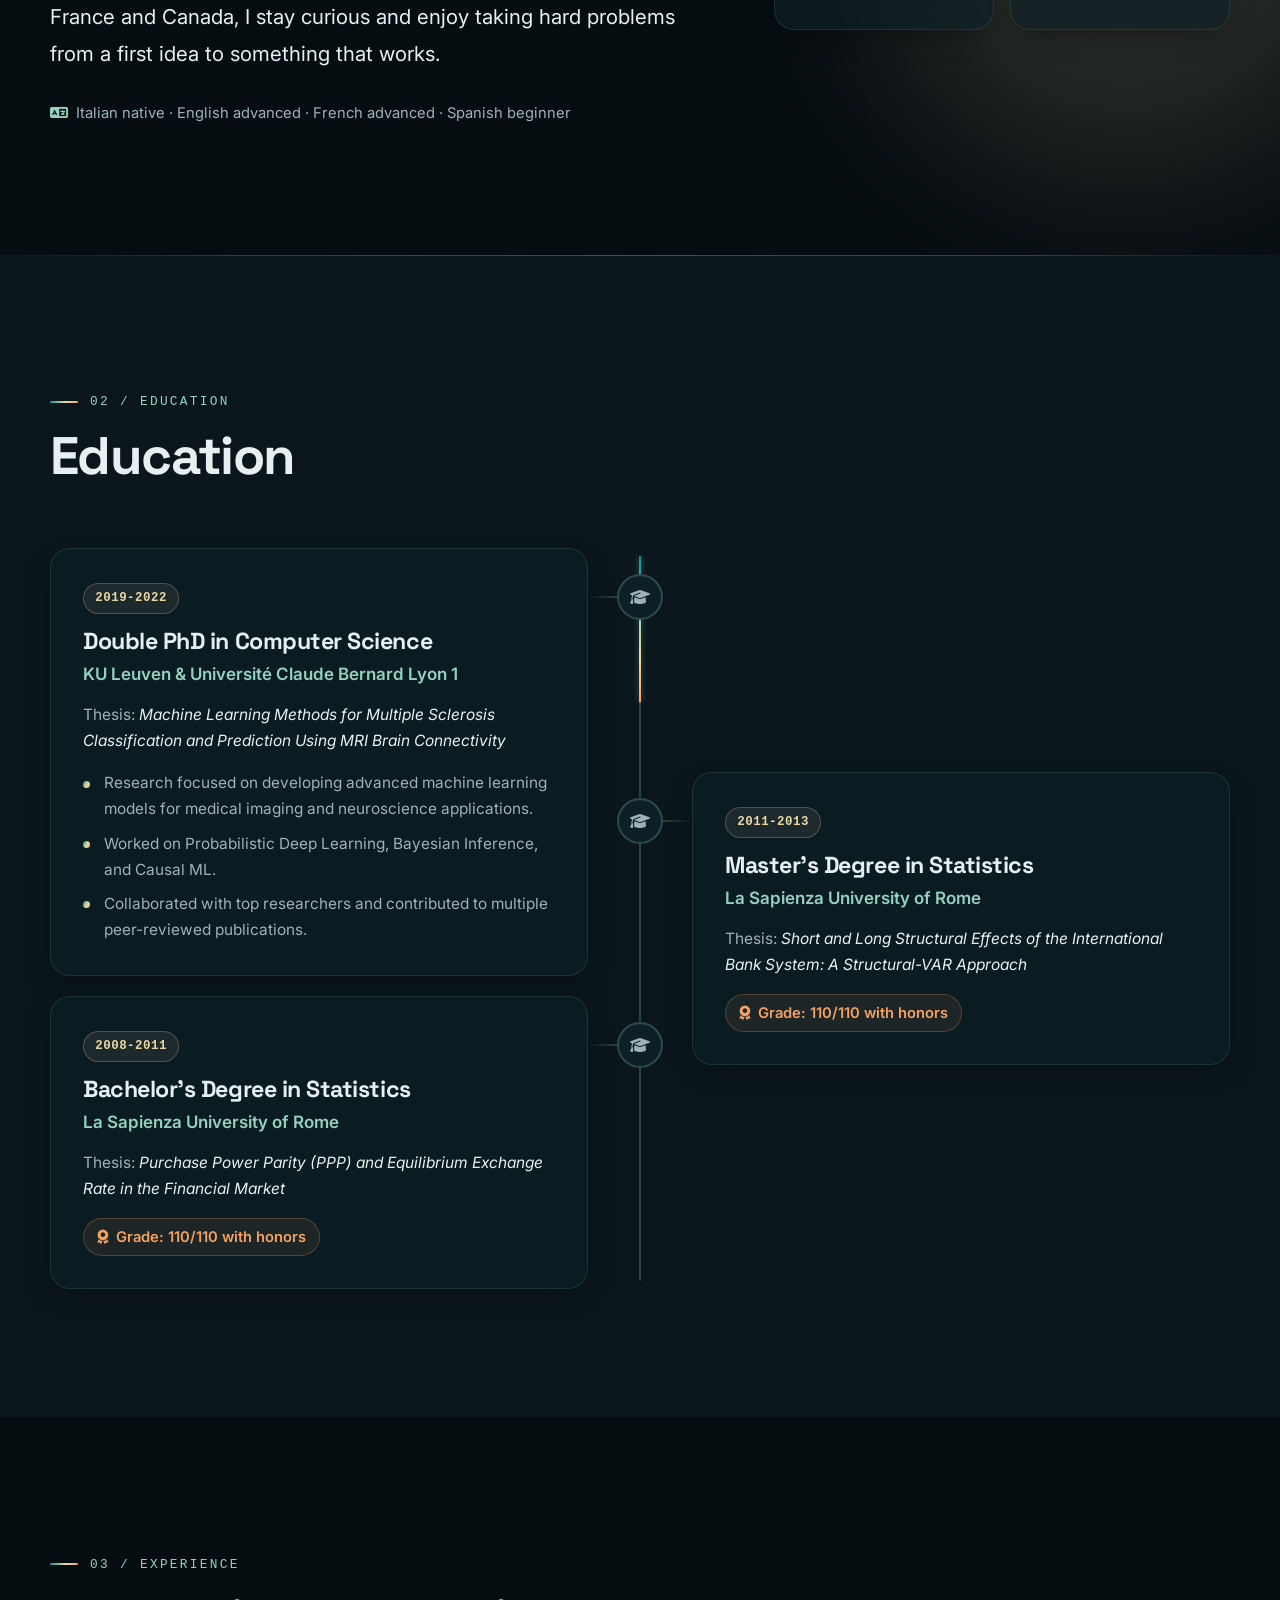
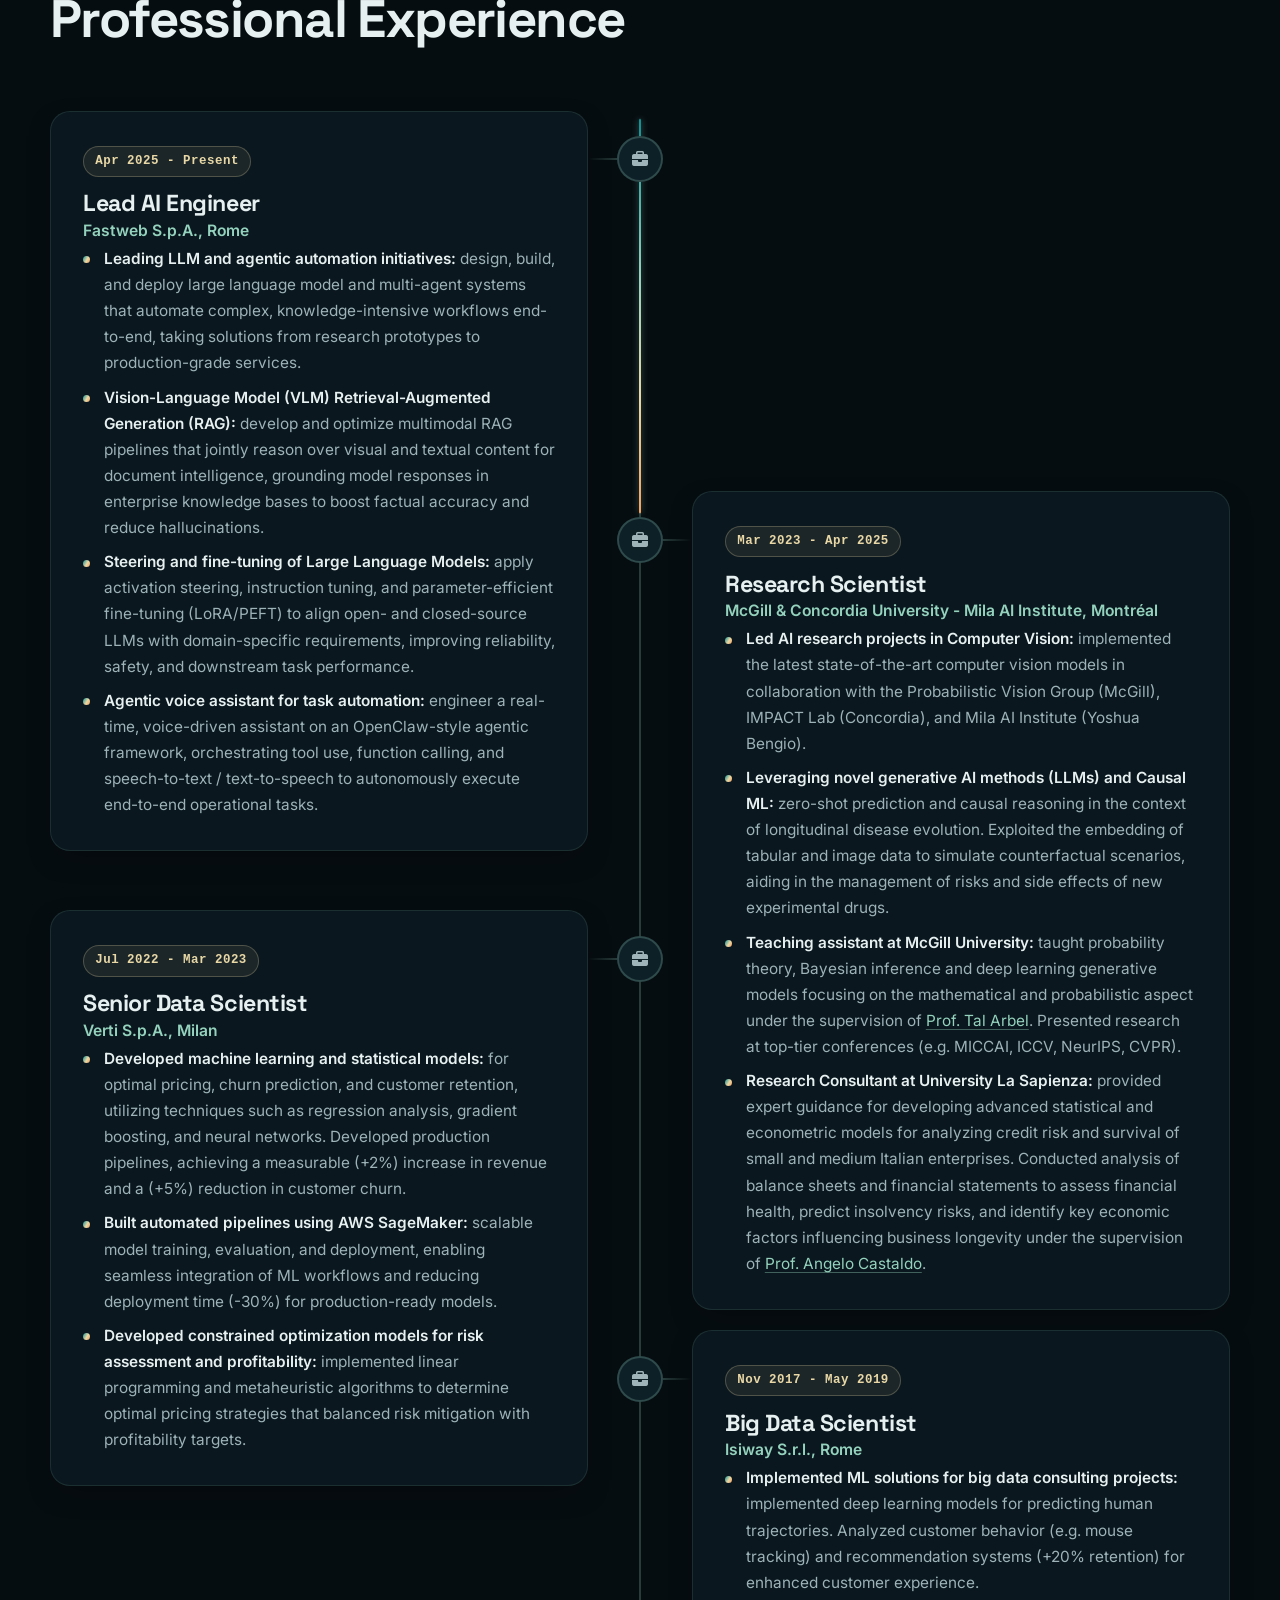
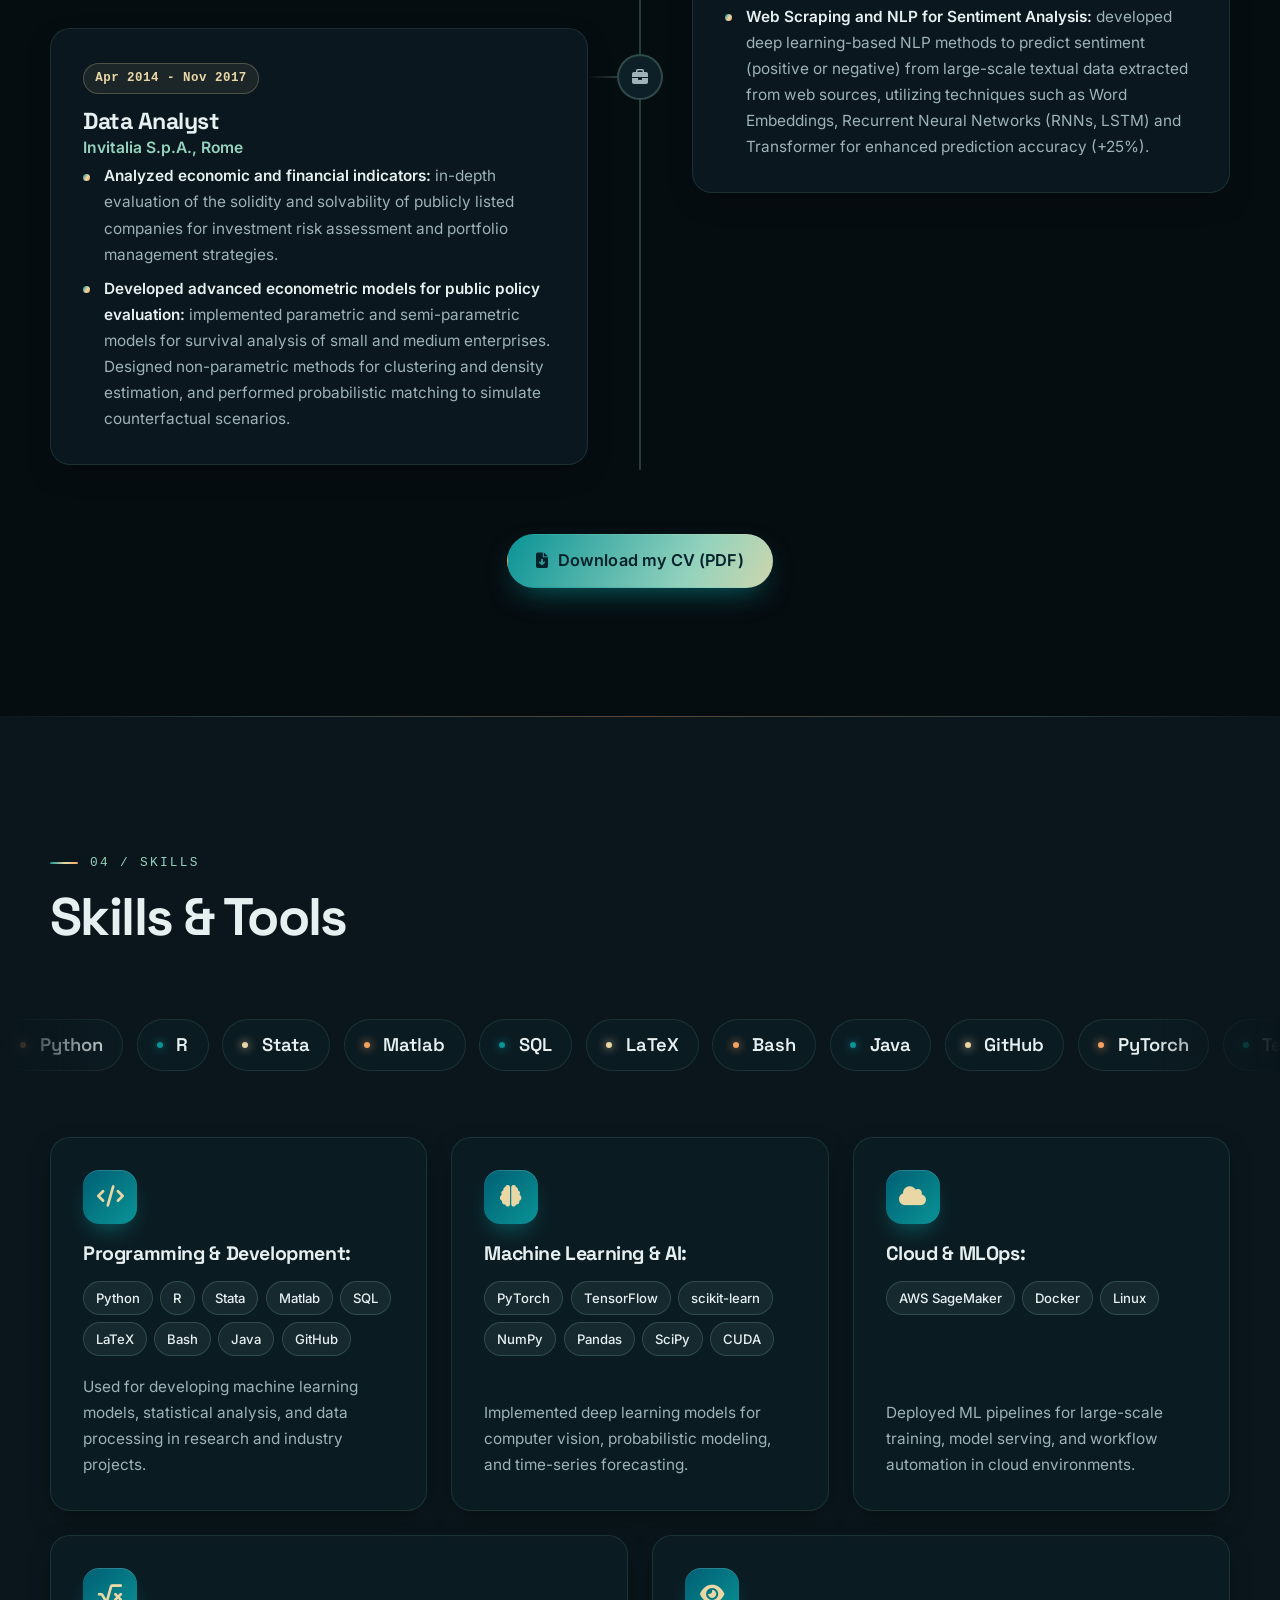
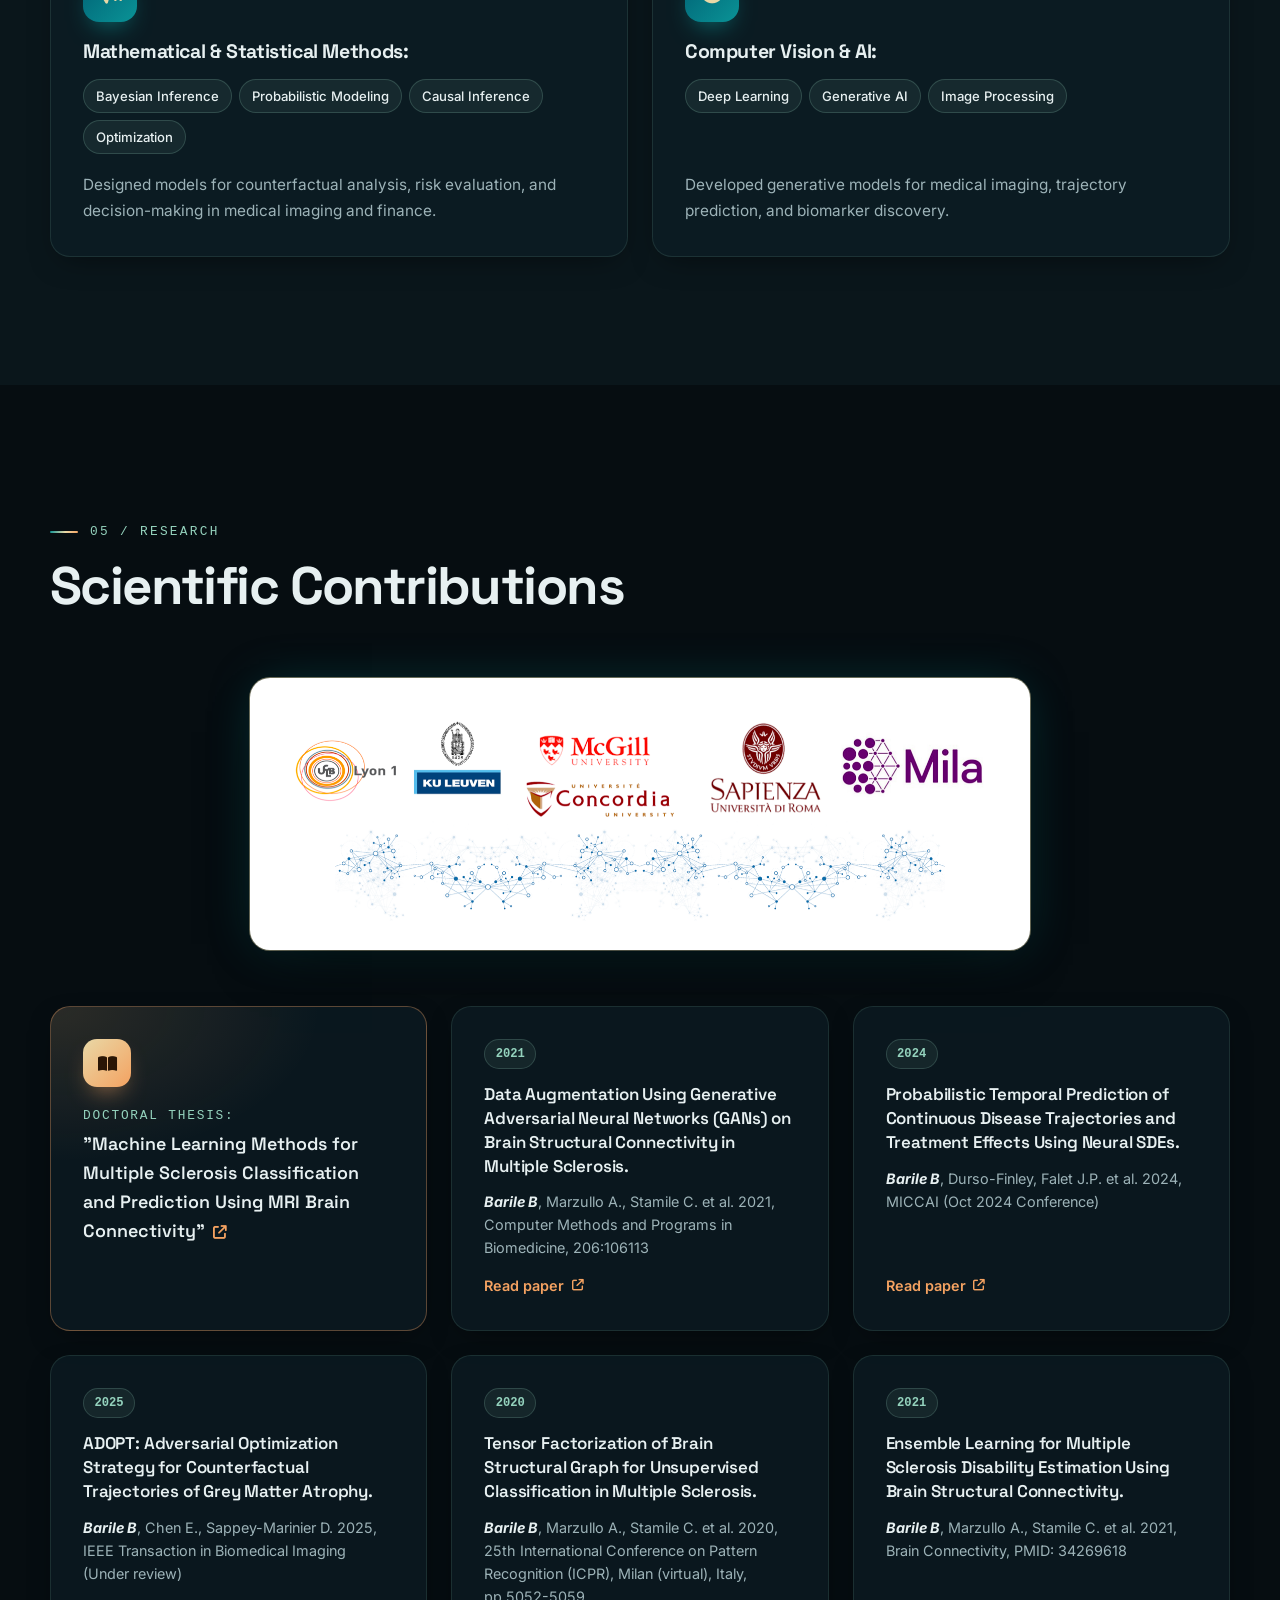
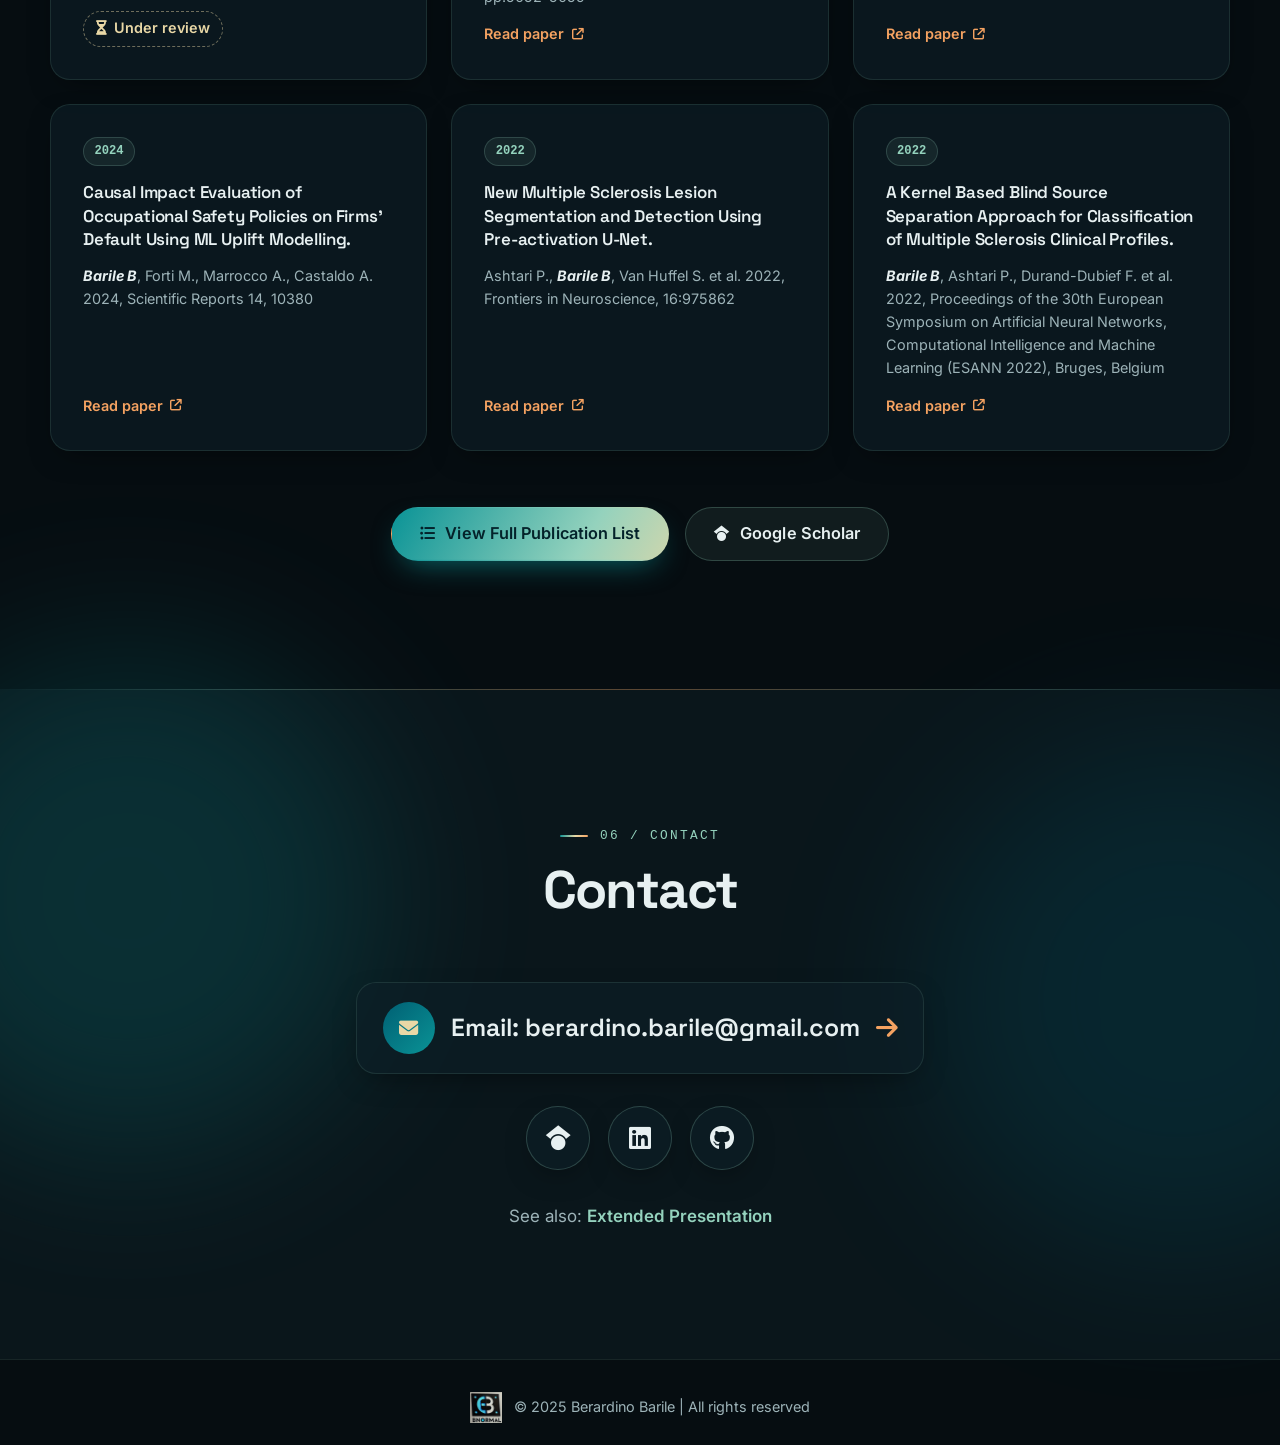
==== commit e43ac4c5: "Update About me text" ====
--- a/index.html
+++ b/index.html
@@ -133,7 +133,7 @@
           </header>
           <div class="about-grid">
             <div class="about__text" data-reveal-item>
-              <p class="lead">I am a <strong class="hl">Senior Research Scientist</strong> with a double doctoral degree in <strong class="hl">Machine Learning</strong> and an M.Sc in <strong class="hl">Statistics</strong>. With a rich background spanning both the public and private sectors, I have served as a Consultant and Senior Research Scientist, contributing to a diverse range of projects. My expertise is evidenced by a multitude of peer-reviewed journal publications. Currently, I am deeply engaged in research areas such as ML for Computer Vision, <strong class="hl">Generative AI</strong>, Causal Inference, Causal ML and Statistical Methods. I am driven by a perpetual curiosity, always seeking new opportunities to expand my knowledge and skills.</p>
+              <p class="lead">I am a <strong class="hl">Lead AI Engineer</strong> at Fastweb in Rome, with a double PhD in Computer Science and an M.Sc. in Statistics. I have spent more than ten years turning research into working systems, in universities and labs such as KU Leuven, McGill and the Mila AI Institute, and in industry, across telecom, insurance, consulting and public-sector analytics. Today I build LLM and agentic systems, vision-language RAG pipelines, a real-time voice assistant and long-horizon agentic workflows. My research focuses on <strong class="hl">Generative AI</strong>, Computer Vision, Causal Inference and Causal ML. It is backed by peer-reviewed papers at MICCAI, ICPR and Scientific Reports, and by talks at ICCV, NeurIPS and CVPR. Having studied and worked in Italy, Belgium, France and Canada, I stay curious and enjoy taking hard problems from a first idea to something that works.</p>
               <p class="about__langs"><i class="fa-solid fa-language" aria-hidden="true"></i> Italian native · English advanced · French advanced · Spanish beginner</p>
             </div>
             <div class="stats" data-reveal-group>
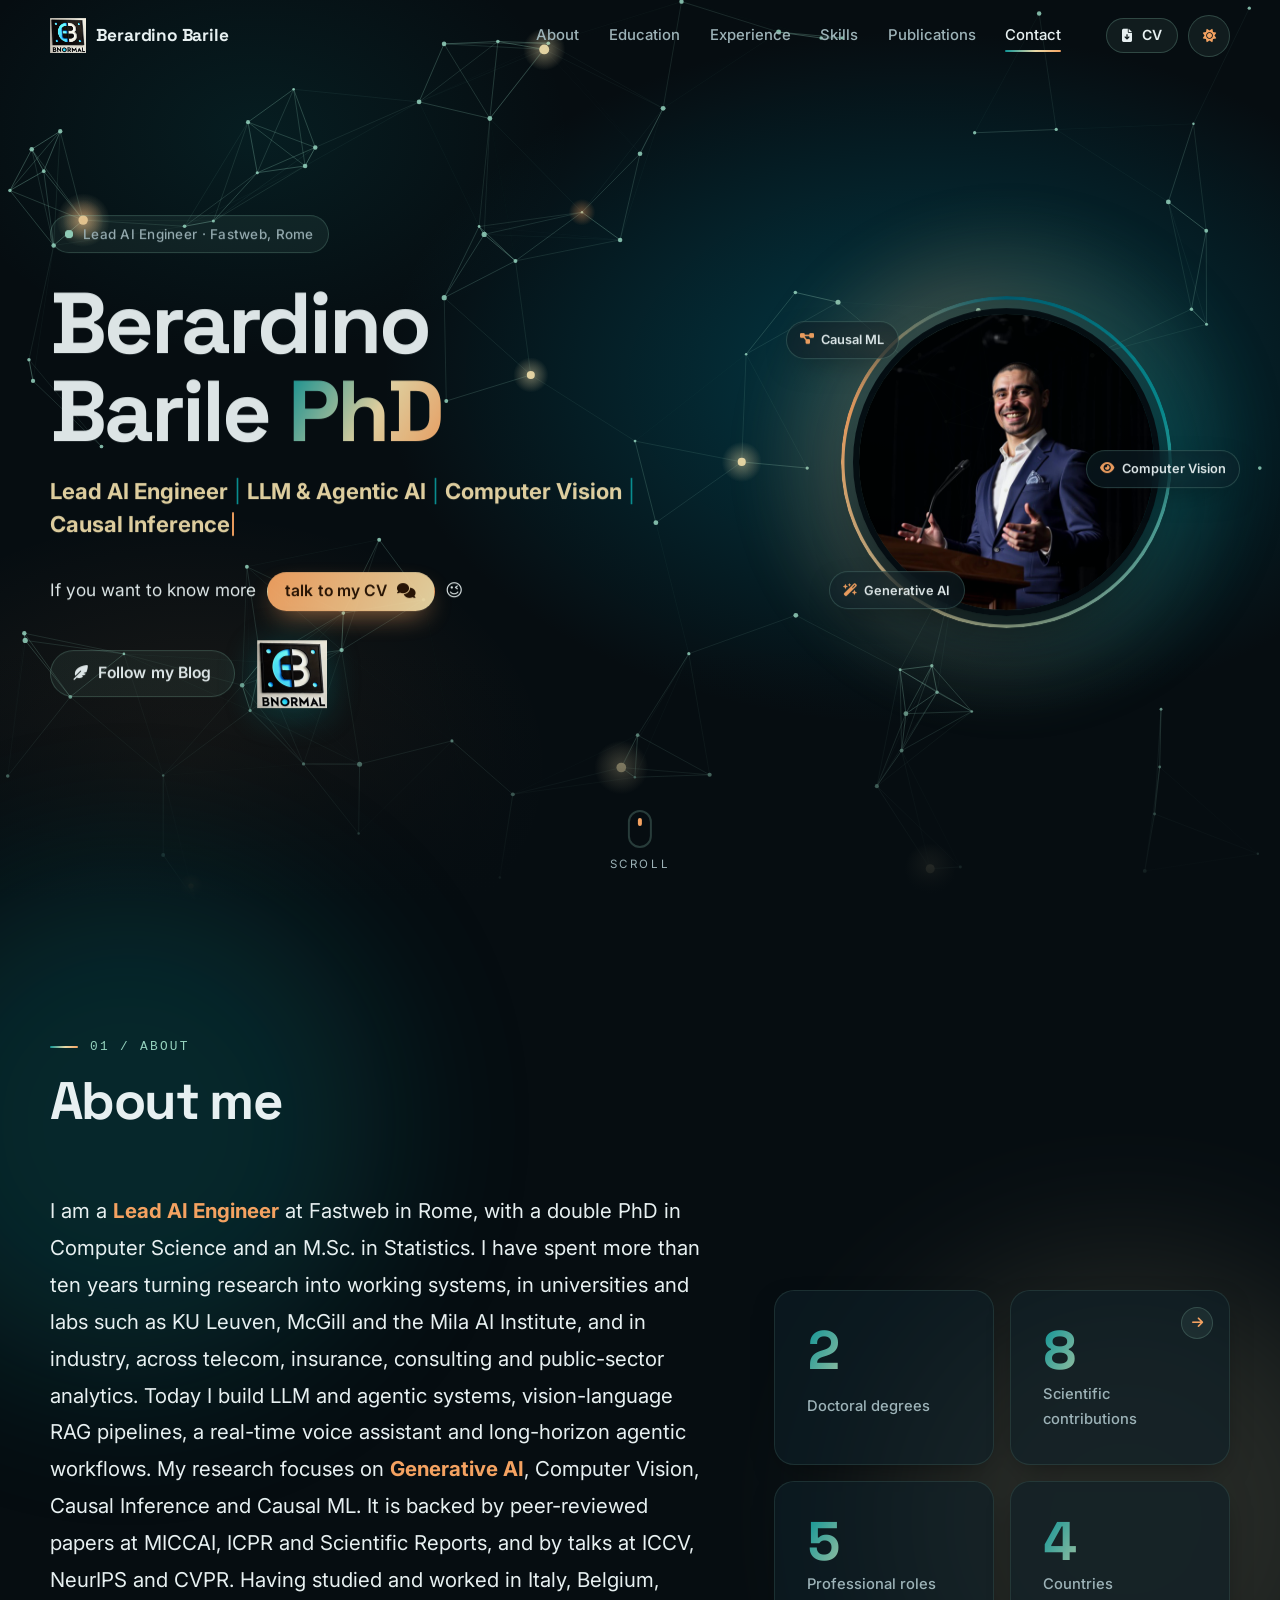
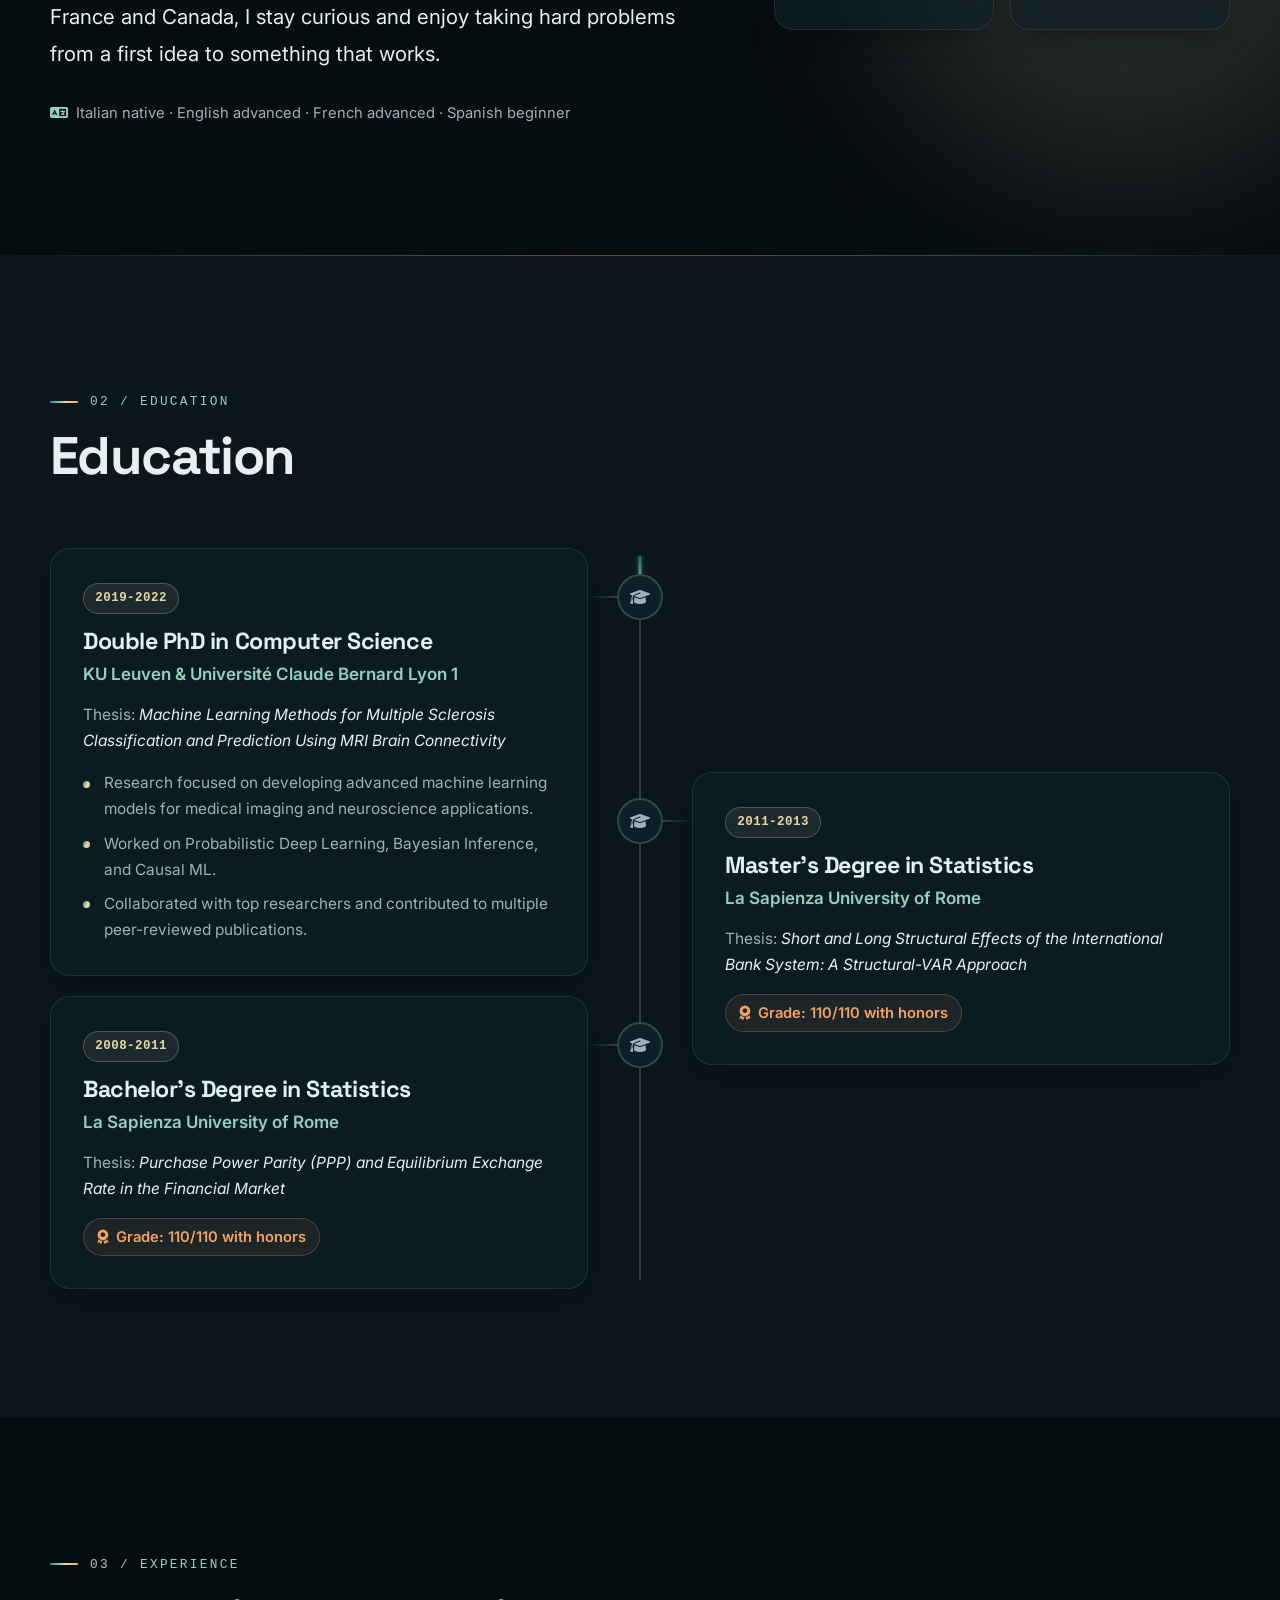
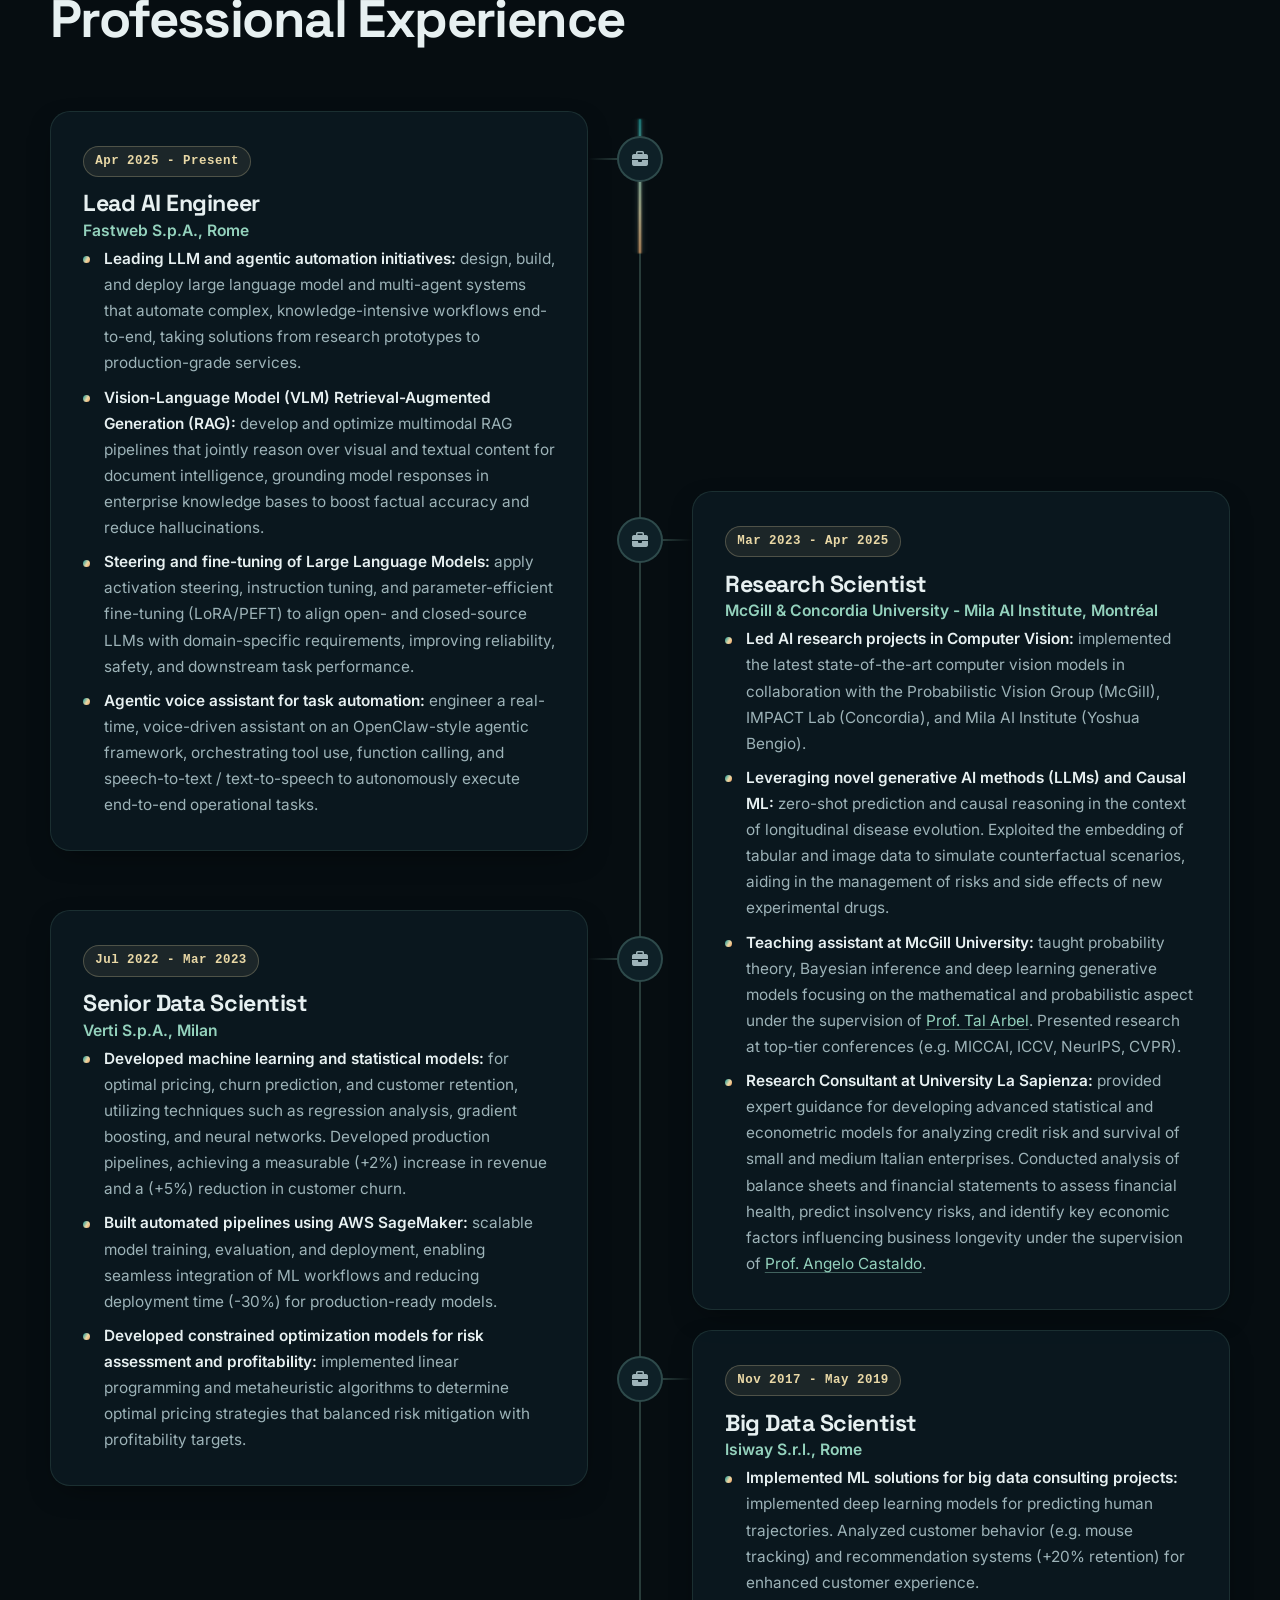
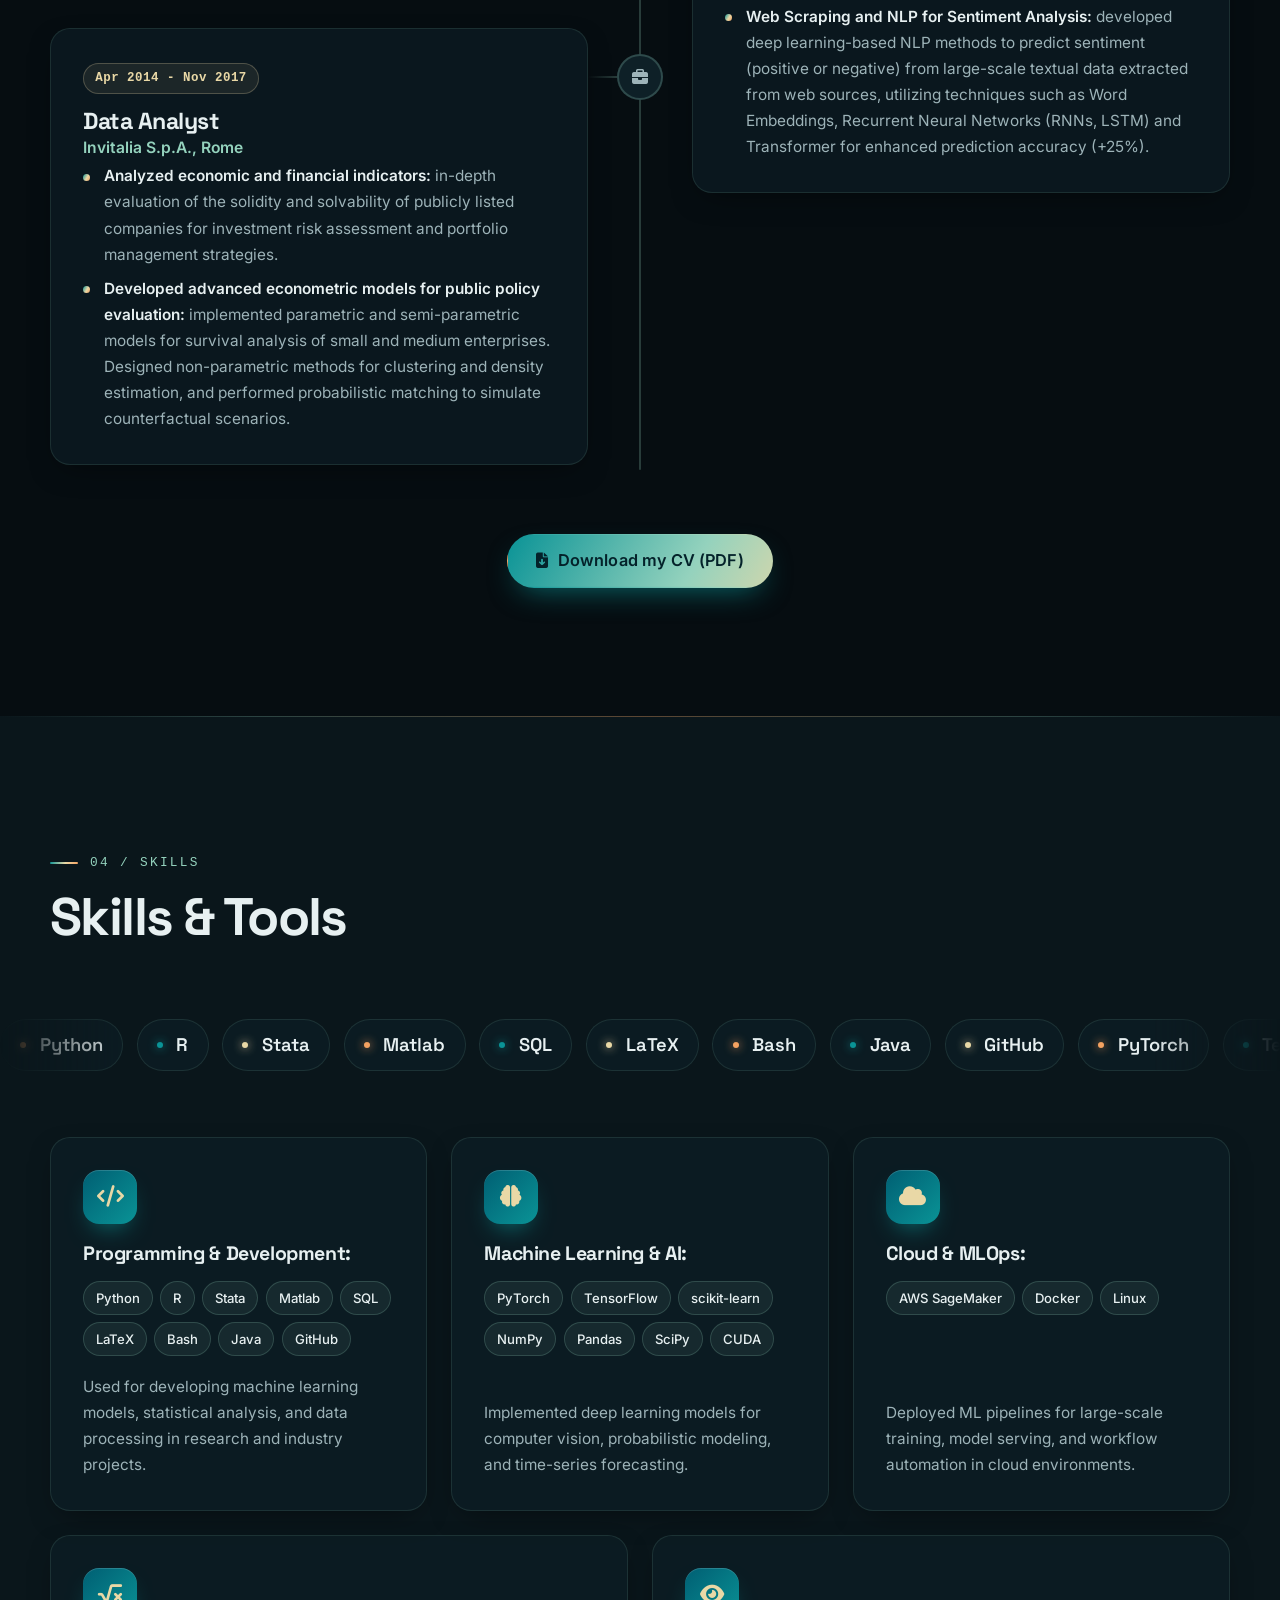
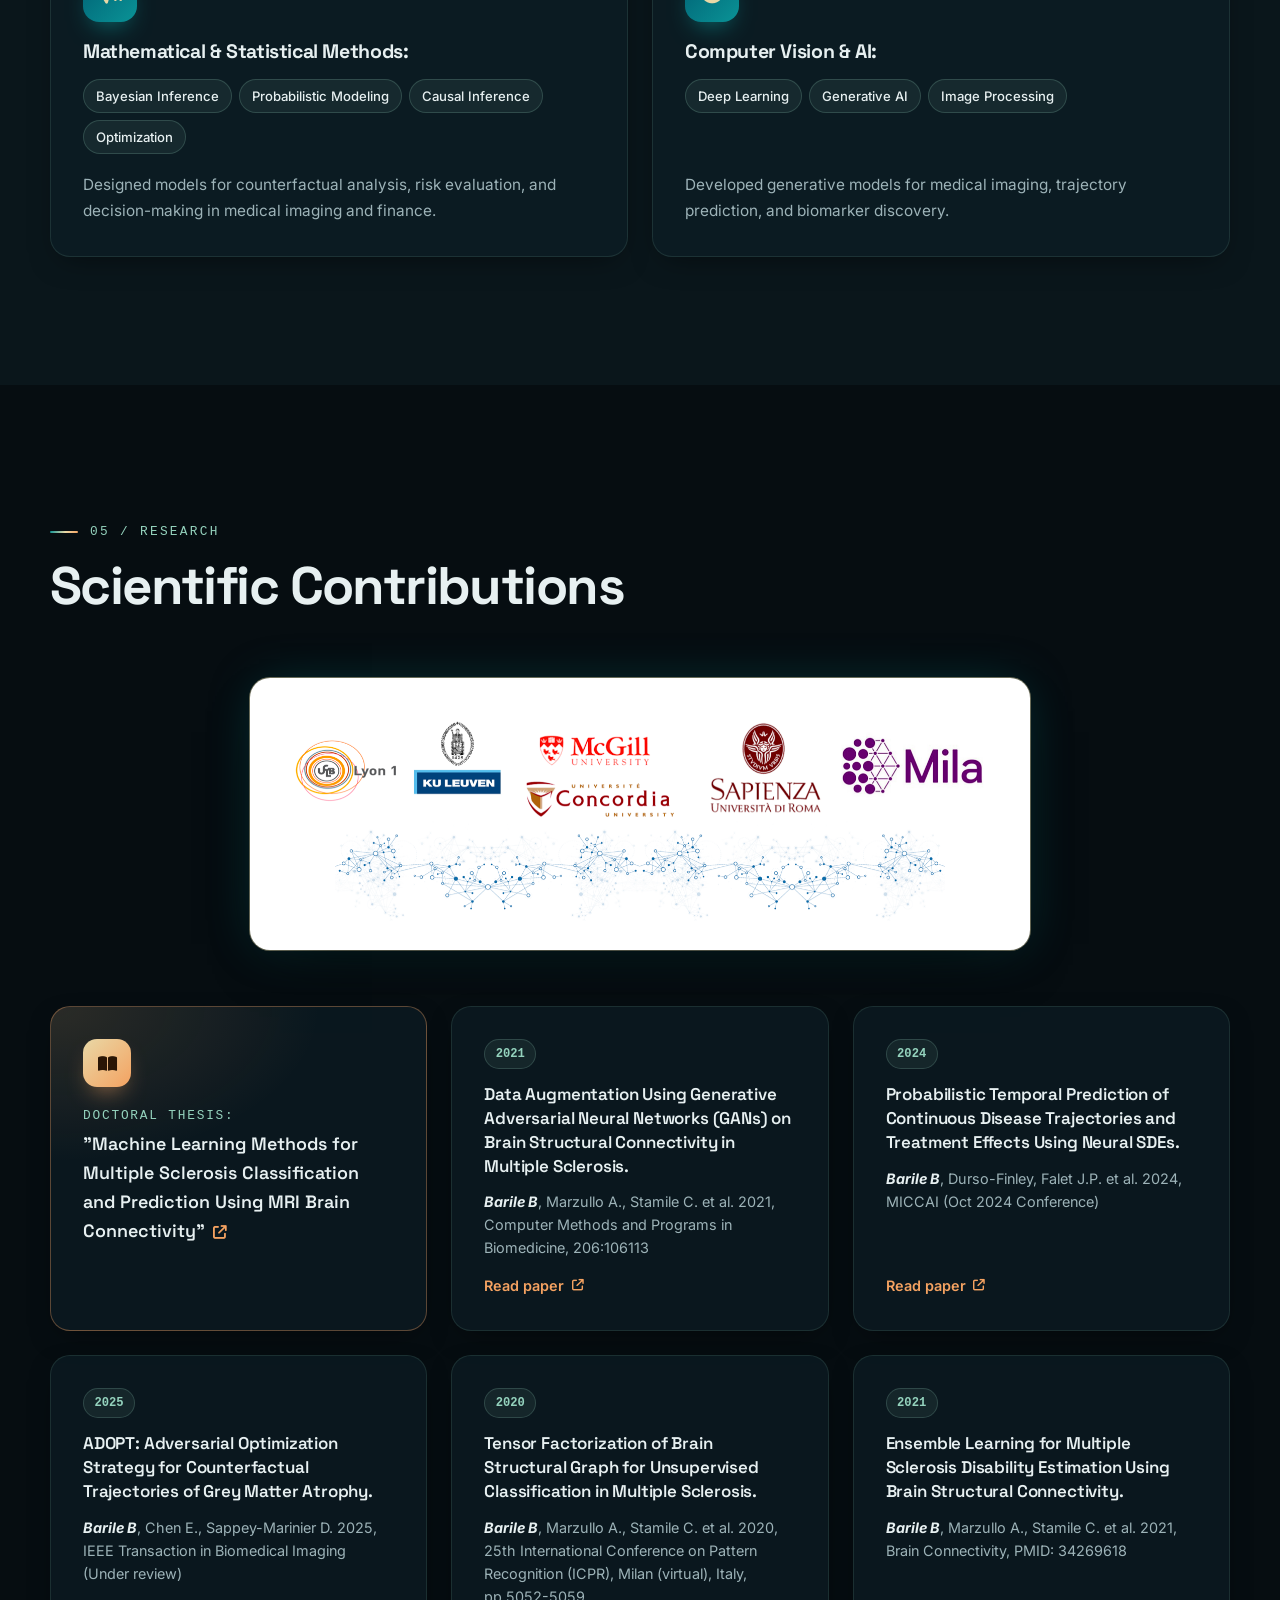
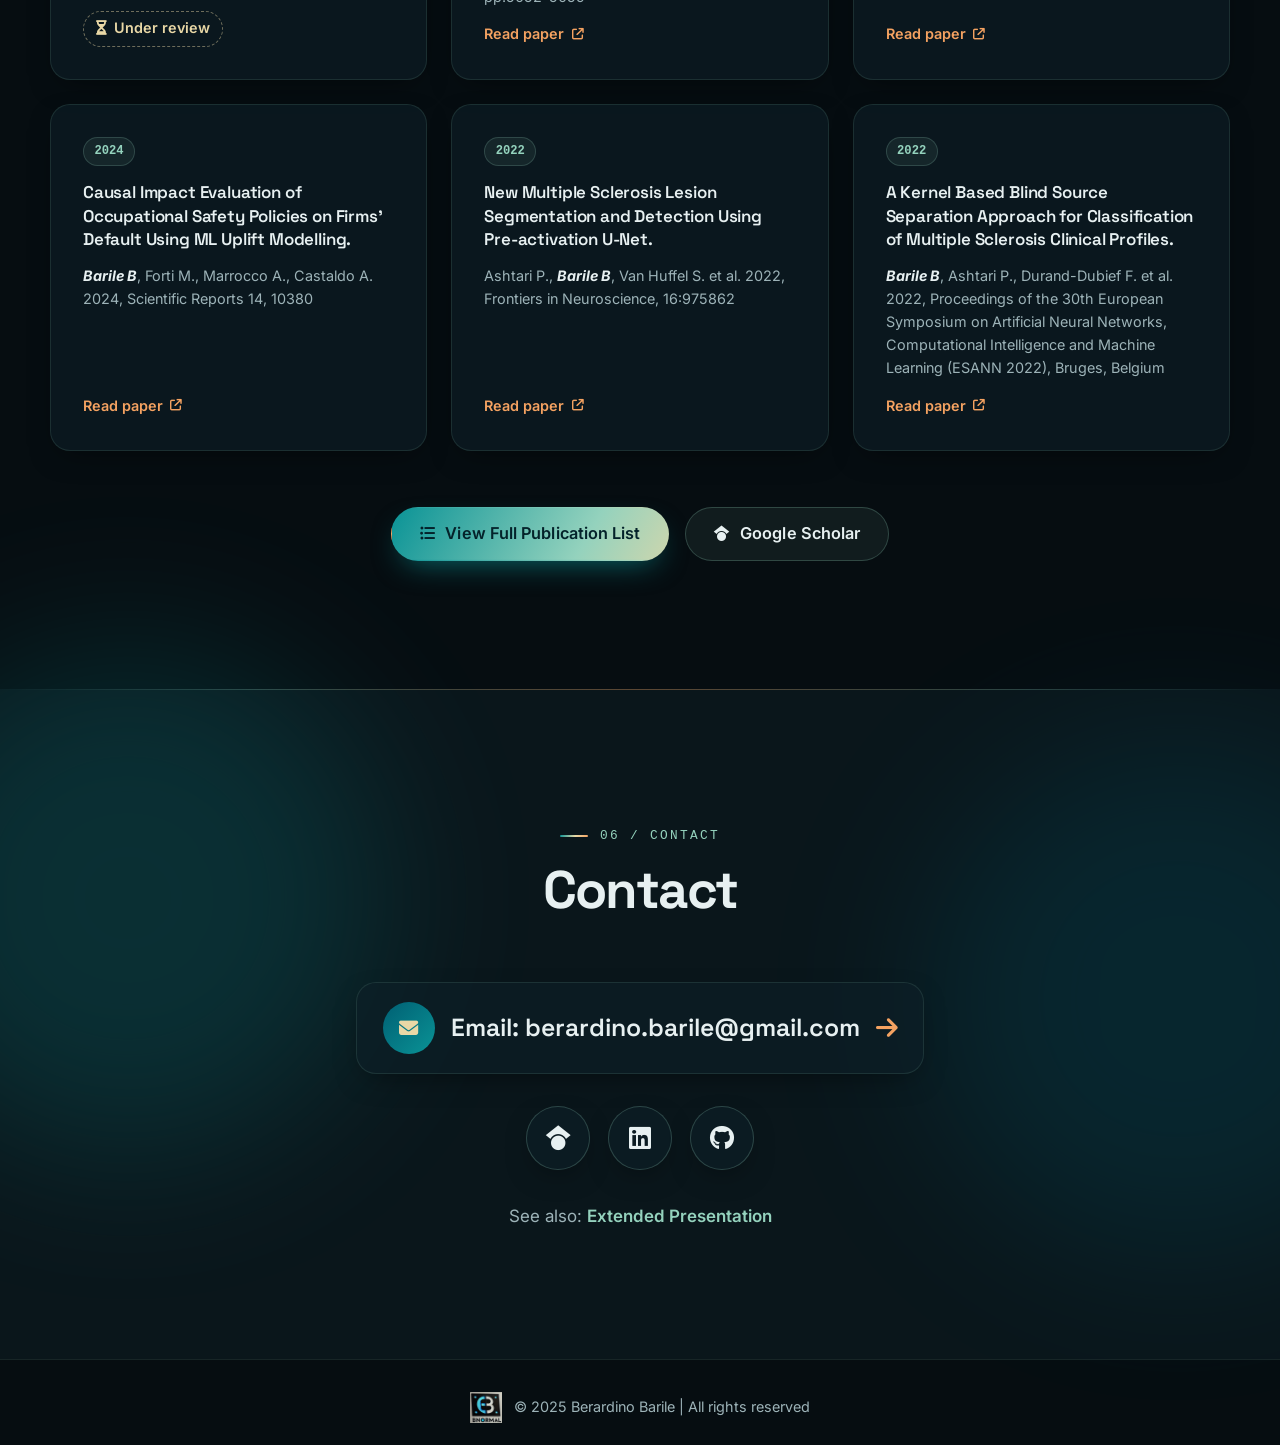
==== commit 123a4466: "Update hero headline to Lead AI Engineer at Fastweb" ====
--- a/index.html
+++ b/index.html
@@ -6,7 +6,7 @@
     <title>Berardino Barile</title>
     <meta
       name="description"
-      content="Berardino Barile PhD - Research Scientist in Machine Learning & AI, Computer Vision and Causal Inference."
+      content="Berardino Barile PhD - Lead AI Engineer at Fastweb, working on LLM and agentic AI, Computer Vision and Causal Inference."
     />
     <meta name="theme-color" content="#060d11" />
     <link rel="icon" type="image/png" href="/assets/logo-280.png" />
@@ -82,10 +82,10 @@
           <div class="hero__text">
             <p class="hero__eyebrow" data-hero-in>
               <span class="live-dot" aria-hidden="true"></span>
-              Mila AI Institute · McGill &amp; Concordia
+              Lead AI Engineer · Fastweb, Rome
             </p>
             <h1 id="hero-title" class="hero__name" data-hero-in>Berardino Barile <span class="grad">PhD</span></h1>
-            <p id="hero-subtitle" class="hero__subtitle" data-hero-in>Research Scientist | Machine Learning &amp; AI | Computer Vision | Causal Inference</p>
+            <p id="hero-subtitle" class="hero__subtitle" data-hero-in>Lead AI Engineer | LLM &amp; Agentic AI | Computer Vision | Causal Inference</p>
             <p class="hero__cta" data-hero-in>
               If you want to know more
               <a class="btn btn--glow" href="chat.html">talk to my CV<i class="fa-solid fa-comments" aria-hidden="true"></i></a>
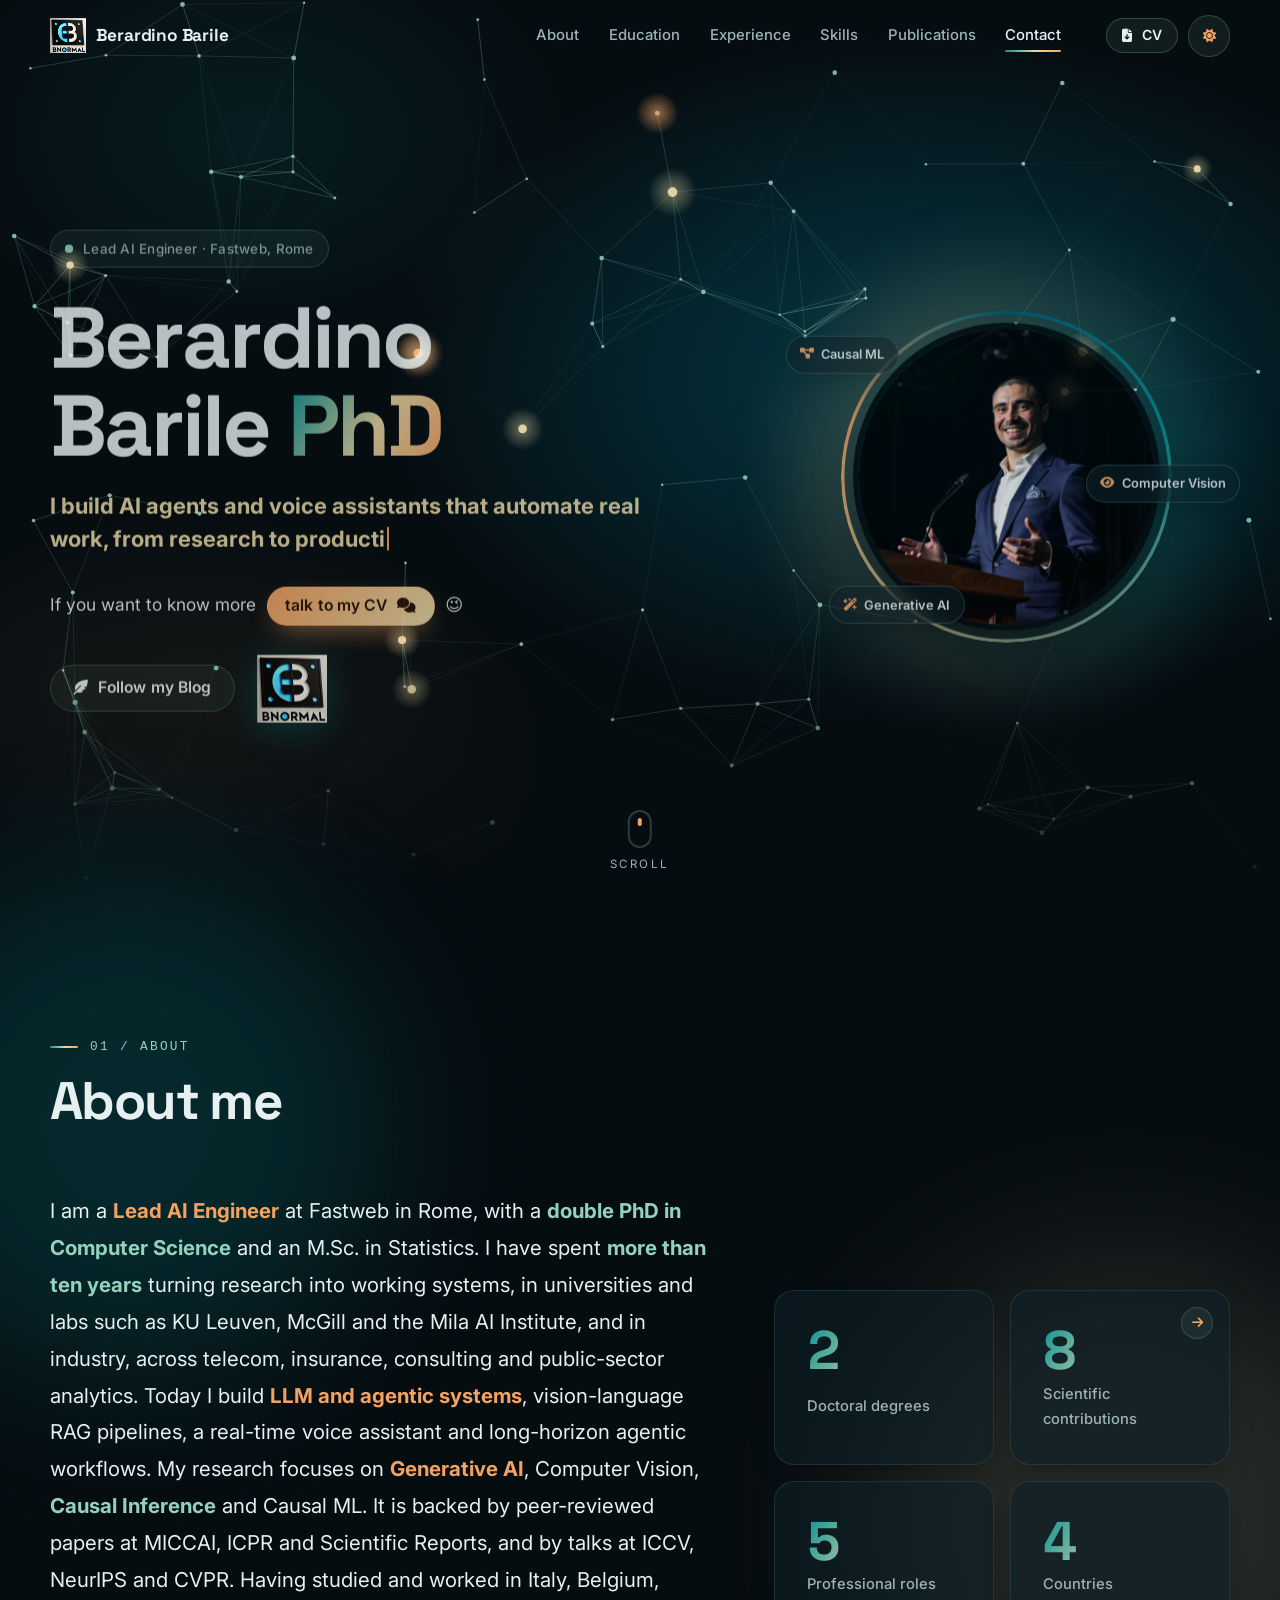
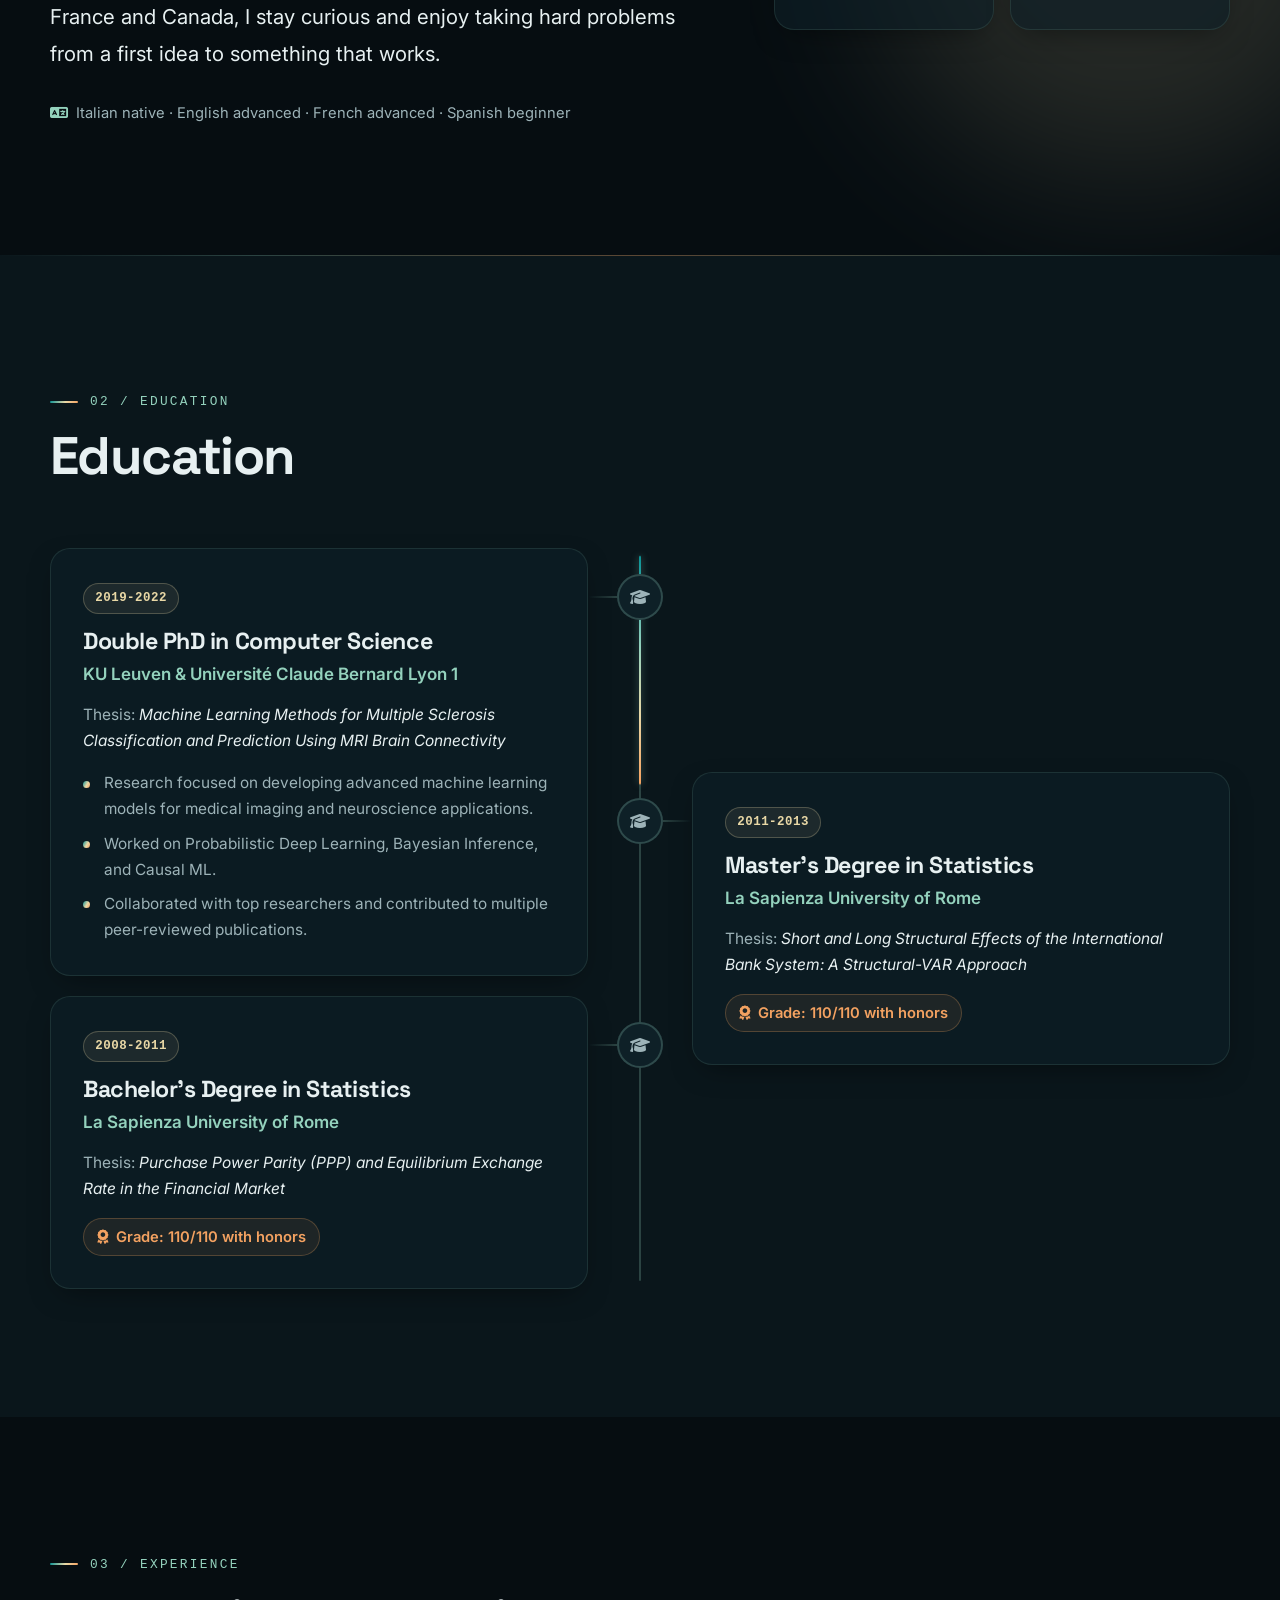
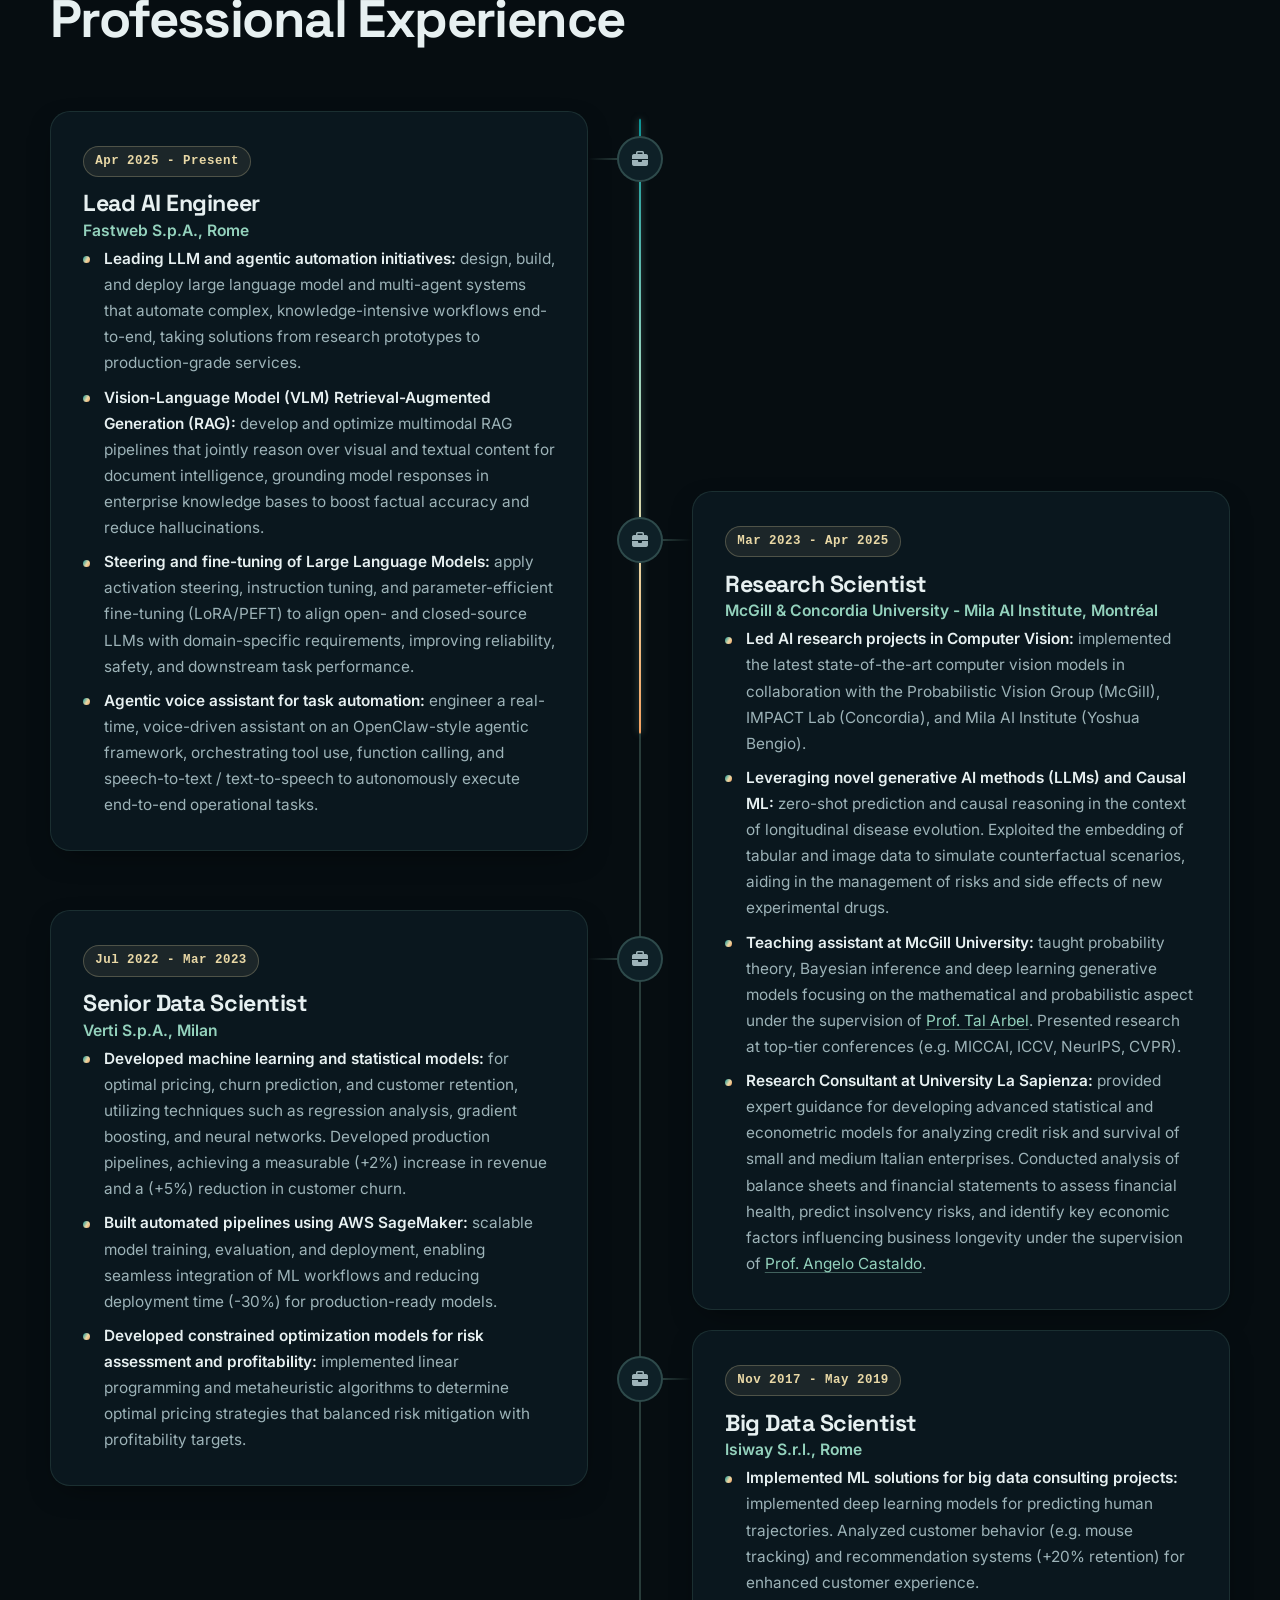
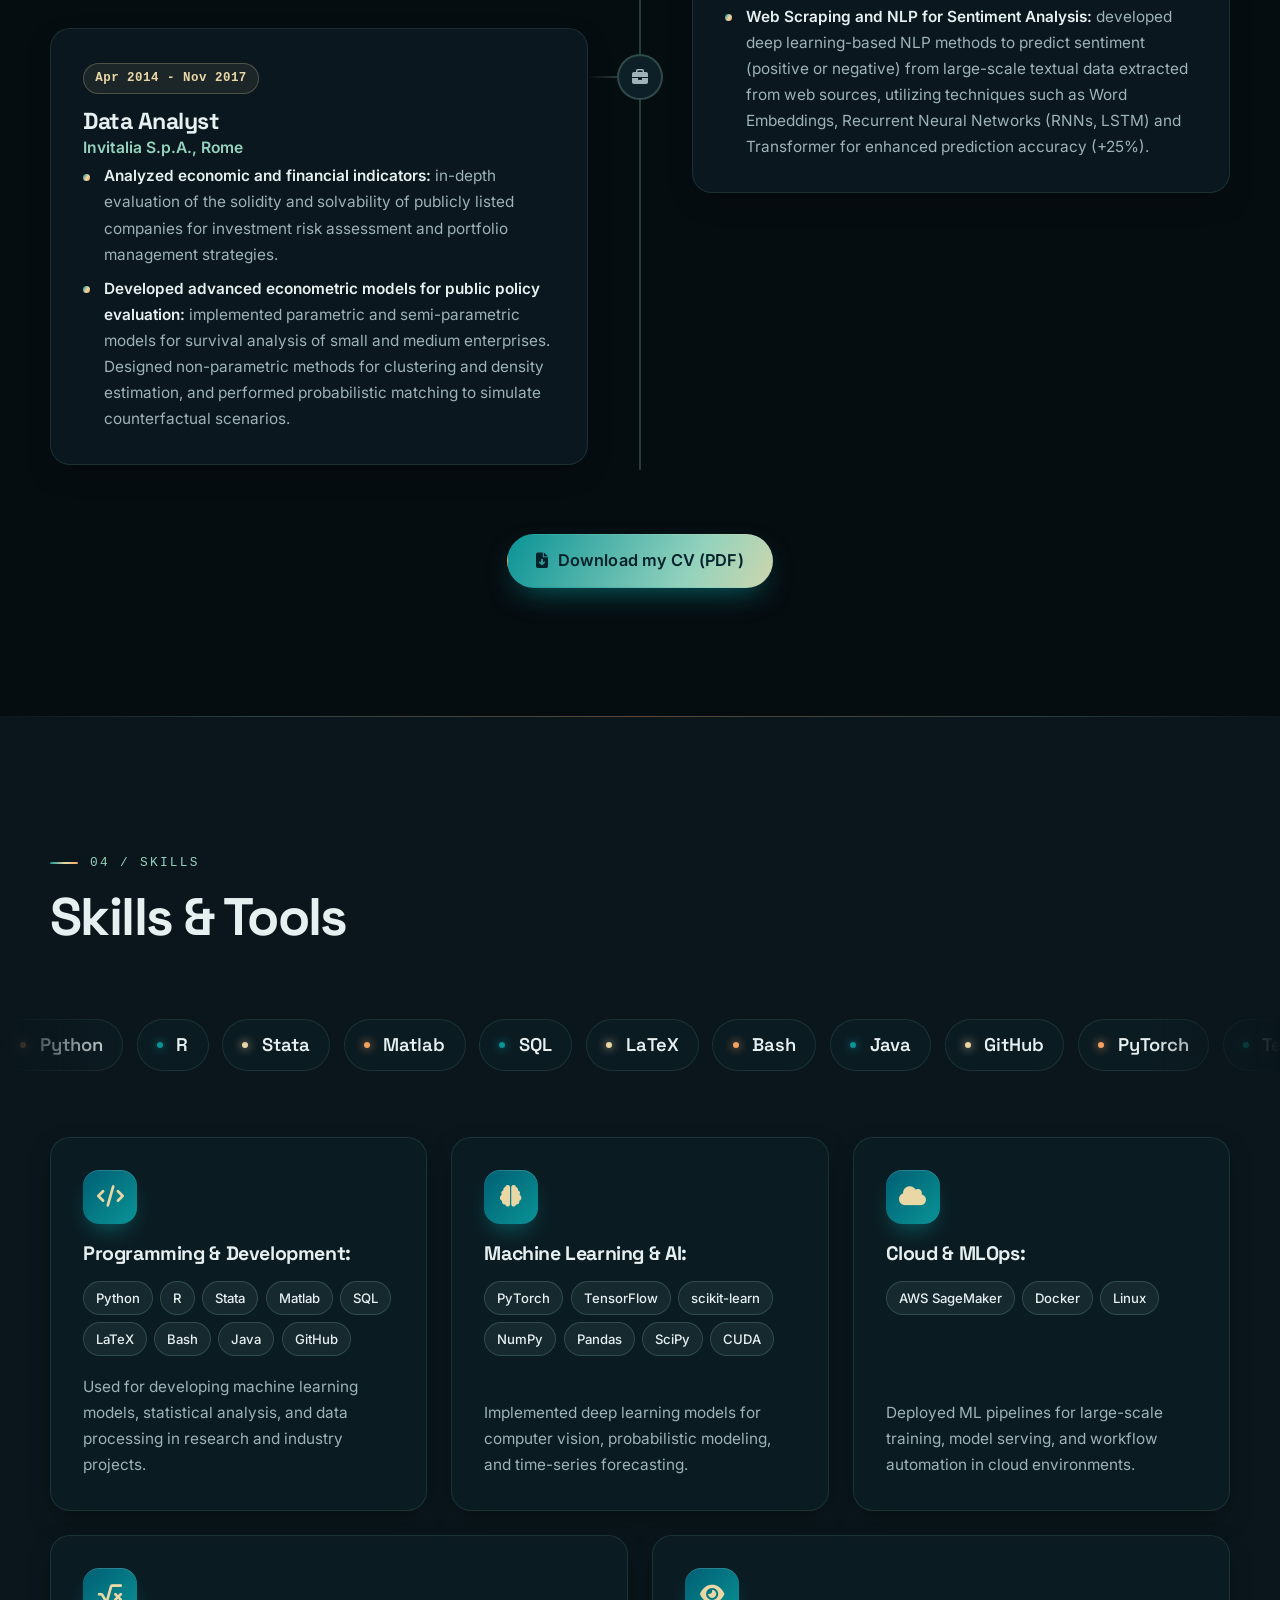
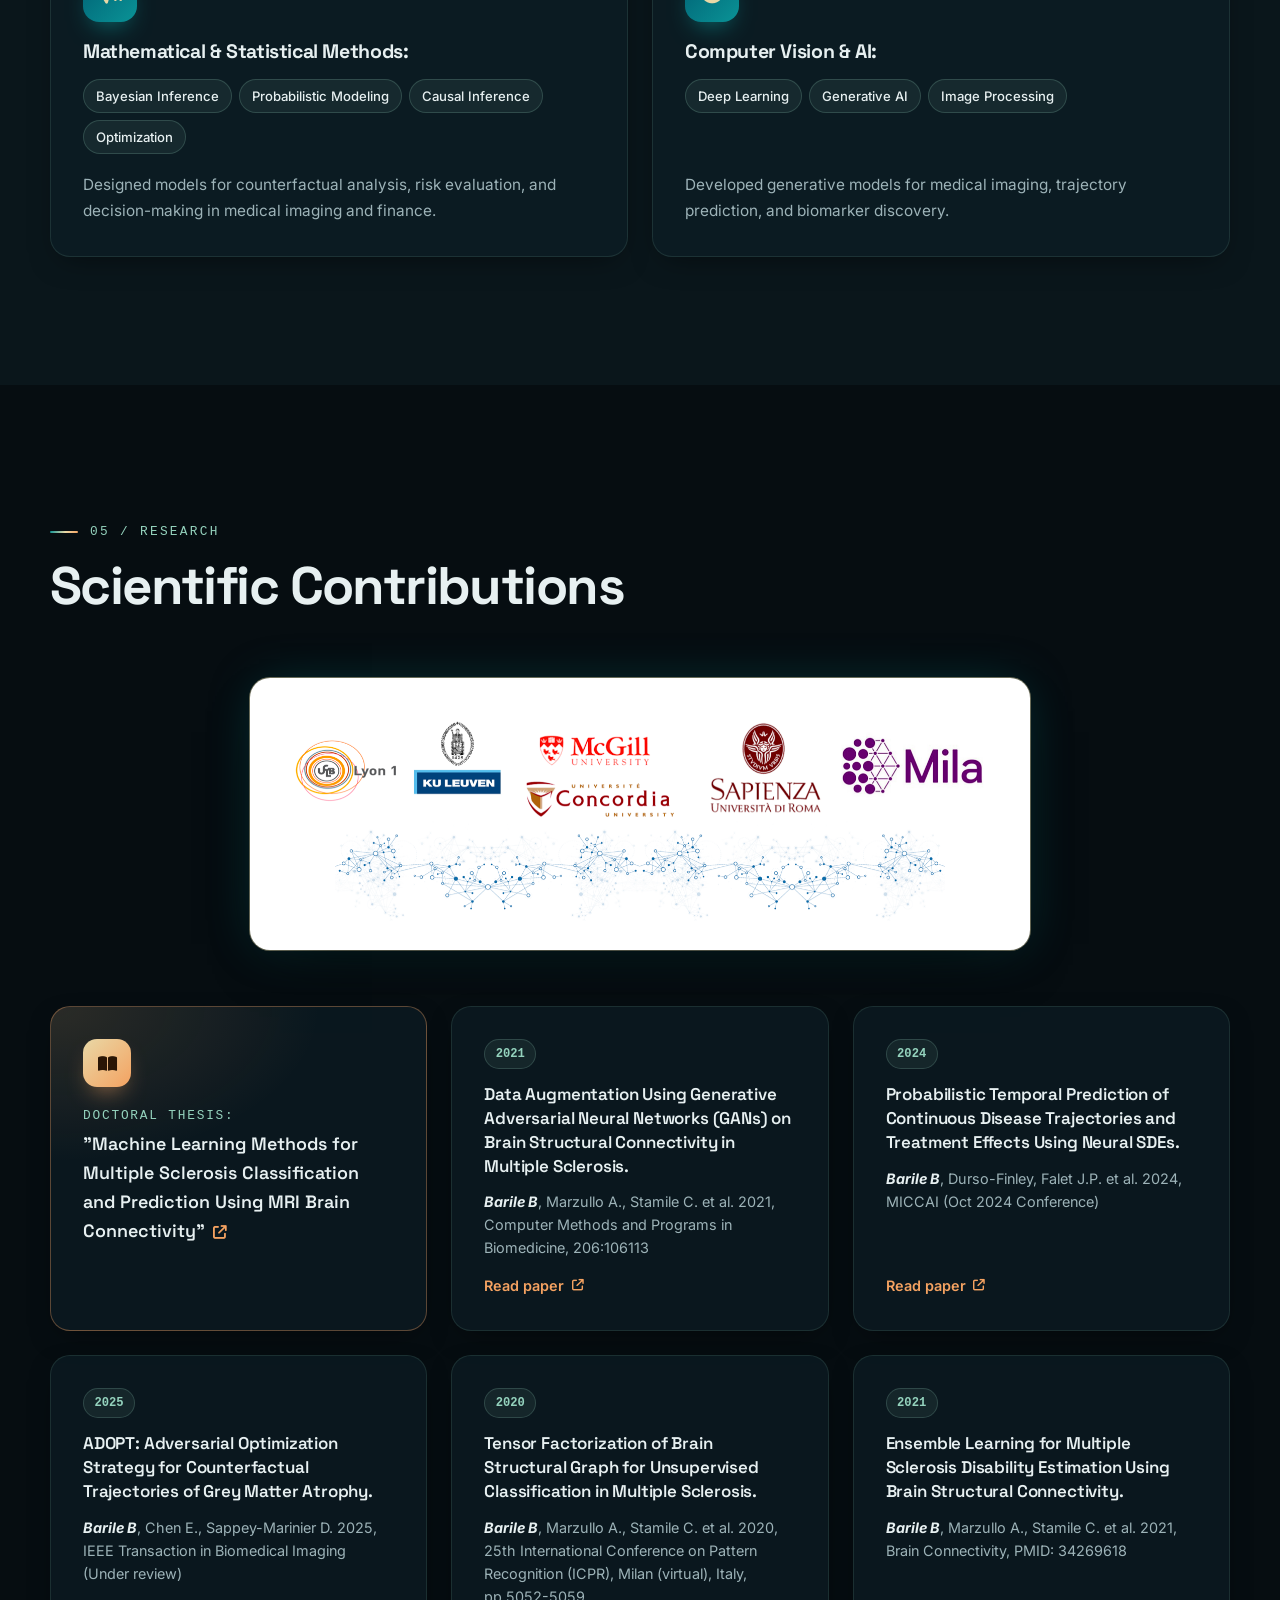
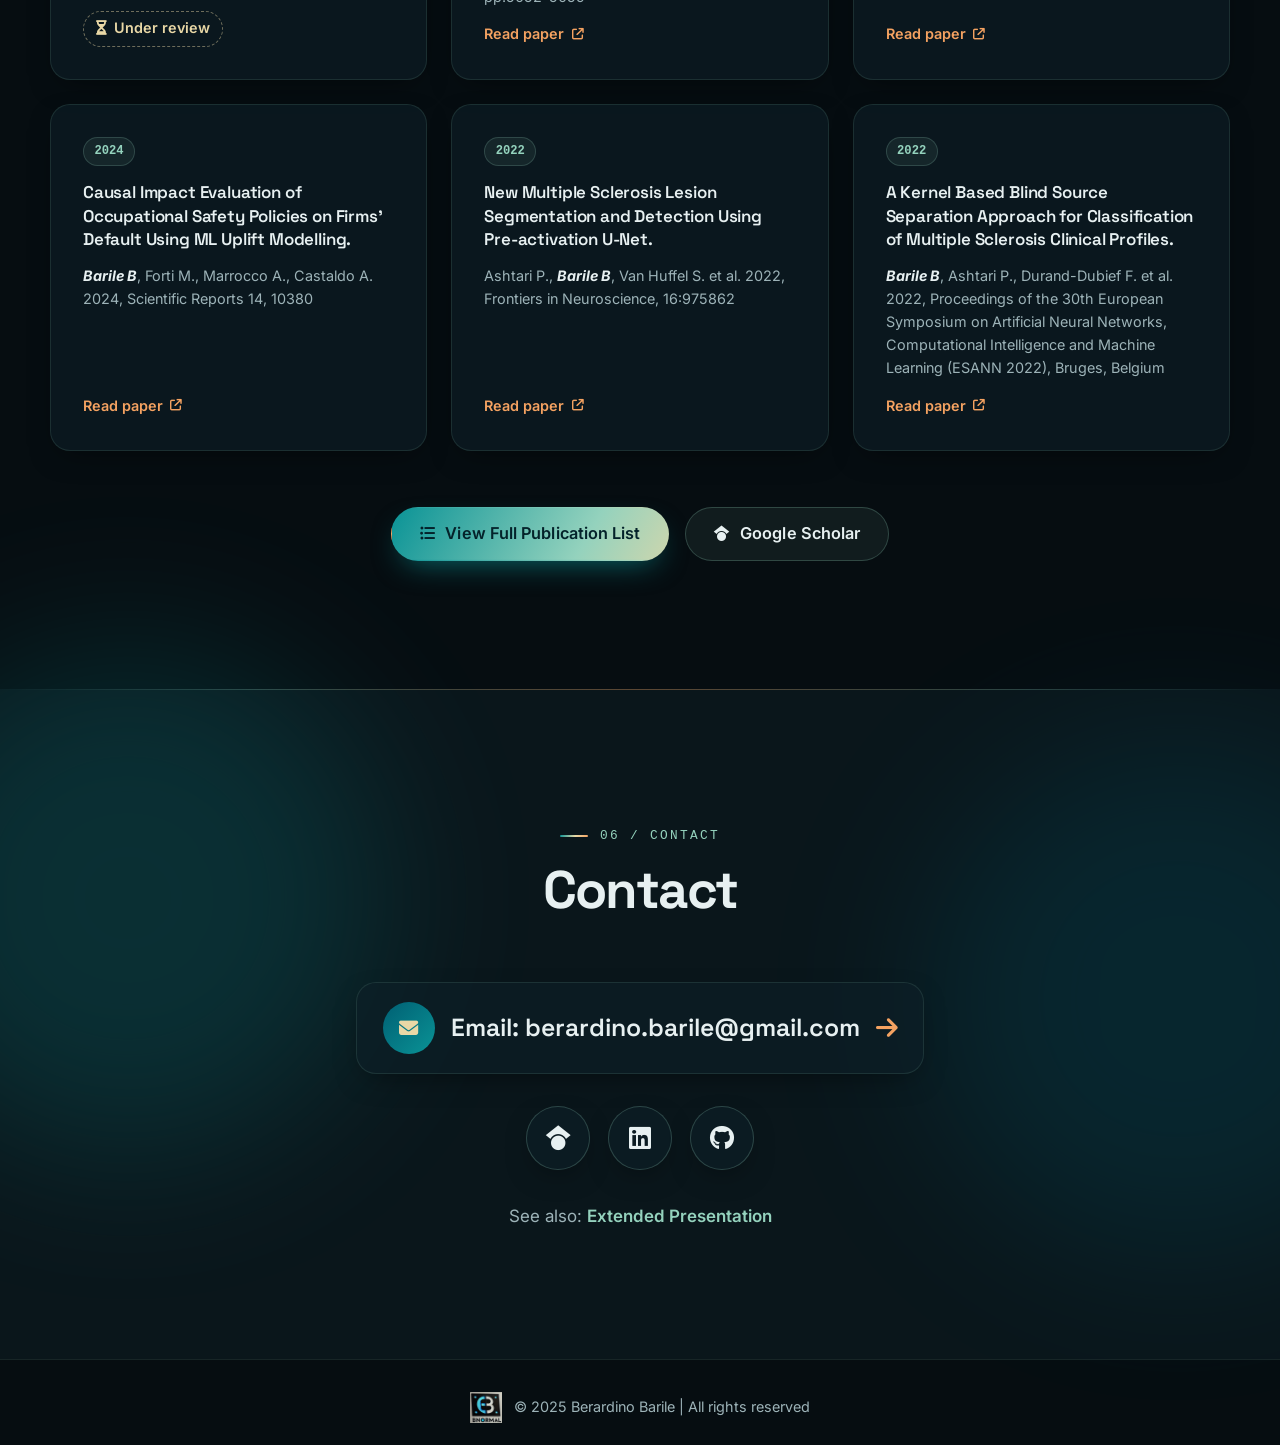
==== commit 0b779fb1: "Highlight key words in About me" ====
--- a/index.html
+++ b/index.html
@@ -33,10 +33,10 @@
       rel="stylesheet"
       href="https://fonts.googleapis.com/css2?family=Inter:wght@400;500;600;700;800&family=Space+Grotesk:wght@500;600;700&display=swap"
     />
-    <script type="module" crossorigin src="/assets/main-o4QdyMsG.js"></script>
-    <link rel="modulepreload" crossorigin href="/assets/offscreen-HHxw4P6t.js">
-    <link rel="modulepreload" crossorigin href="/assets/animations-CRm2_7_e.js">
-    <link rel="stylesheet" crossorigin href="/assets/offscreen-CxXICpaq.css">
+    <script type="module" crossorigin src="/assets/main-C0MdQ17m.js"></script>
+    <link rel="modulepreload" crossorigin href="/assets/offscreen-ZG_HrhQK.js">
+    <link rel="modulepreload" crossorigin href="/assets/animations-bjCUampx.js">
+    <link rel="stylesheet" crossorigin href="/assets/offscreen-oSPL8KOa.css">
   </head>
   <body>
     <a class="skip-link" href="#main">Skip to content</a>
@@ -85,7 +85,7 @@
               Lead AI Engineer · Fastweb, Rome
             </p>
             <h1 id="hero-title" class="hero__name" data-hero-in>Berardino Barile <span class="grad">PhD</span></h1>
-            <p id="hero-subtitle" class="hero__subtitle" data-hero-in>Lead AI Engineer | LLM &amp; Agentic AI | Computer Vision | Causal Inference</p>
+            <p id="hero-subtitle" class="hero__subtitle" data-hero-in>I build AI agents and voice assistants that automate real work, from research to production.</p>
             <p class="hero__cta" data-hero-in>
               If you want to know more
               <a class="btn btn--glow" href="chat.html">talk to my CV<i class="fa-solid fa-comments" aria-hidden="true"></i></a>
@@ -133,7 +133,7 @@
           </header>
           <div class="about-grid">
             <div class="about__text" data-reveal-item>
-              <p class="lead">I am a <strong class="hl">Lead AI Engineer</strong> at Fastweb in Rome, with a double PhD in Computer Science and an M.Sc. in Statistics. I have spent more than ten years turning research into working systems, in universities and labs such as KU Leuven, McGill and the Mila AI Institute, and in industry, across telecom, insurance, consulting and public-sector analytics. Today I build LLM and agentic systems, vision-language RAG pipelines, a real-time voice assistant and long-horizon agentic workflows. My research focuses on <strong class="hl">Generative AI</strong>, Computer Vision, Causal Inference and Causal ML. It is backed by peer-reviewed papers at MICCAI, ICPR and Scientific Reports, and by talks at ICCV, NeurIPS and CVPR. Having studied and worked in Italy, Belgium, France and Canada, I stay curious and enjoy taking hard problems from a first idea to something that works.</p>
+              <p class="lead">I am a <strong class="hl">Lead AI Engineer</strong> at Fastweb in Rome, with a <strong class="hl hl--alt">double PhD in Computer Science</strong> and an M.Sc. in Statistics. I have spent <strong class="hl hl--alt">more than ten years</strong> turning research into working systems, in universities and labs such as KU Leuven, McGill and the Mila AI Institute, and in industry, across telecom, insurance, consulting and public-sector analytics. Today I build <strong class="hl">LLM and agentic systems</strong>, vision-language RAG pipelines, a real-time voice assistant and long-horizon agentic workflows. My research focuses on <strong class="hl">Generative AI</strong>, Computer Vision, <strong class="hl hl--alt">Causal Inference</strong> and Causal ML. It is backed by peer-reviewed papers at MICCAI, ICPR and Scientific Reports, and by talks at ICCV, NeurIPS and CVPR. Having studied and worked in Italy, Belgium, France and Canada, I stay curious and enjoy taking hard problems from a first idea to something that works.</p>
               <p class="about__langs"><i class="fa-solid fa-language" aria-hidden="true"></i> Italian native · English advanced · French advanced · Spanish beginner</p>
             </div>
             <div class="stats" data-reveal-group>
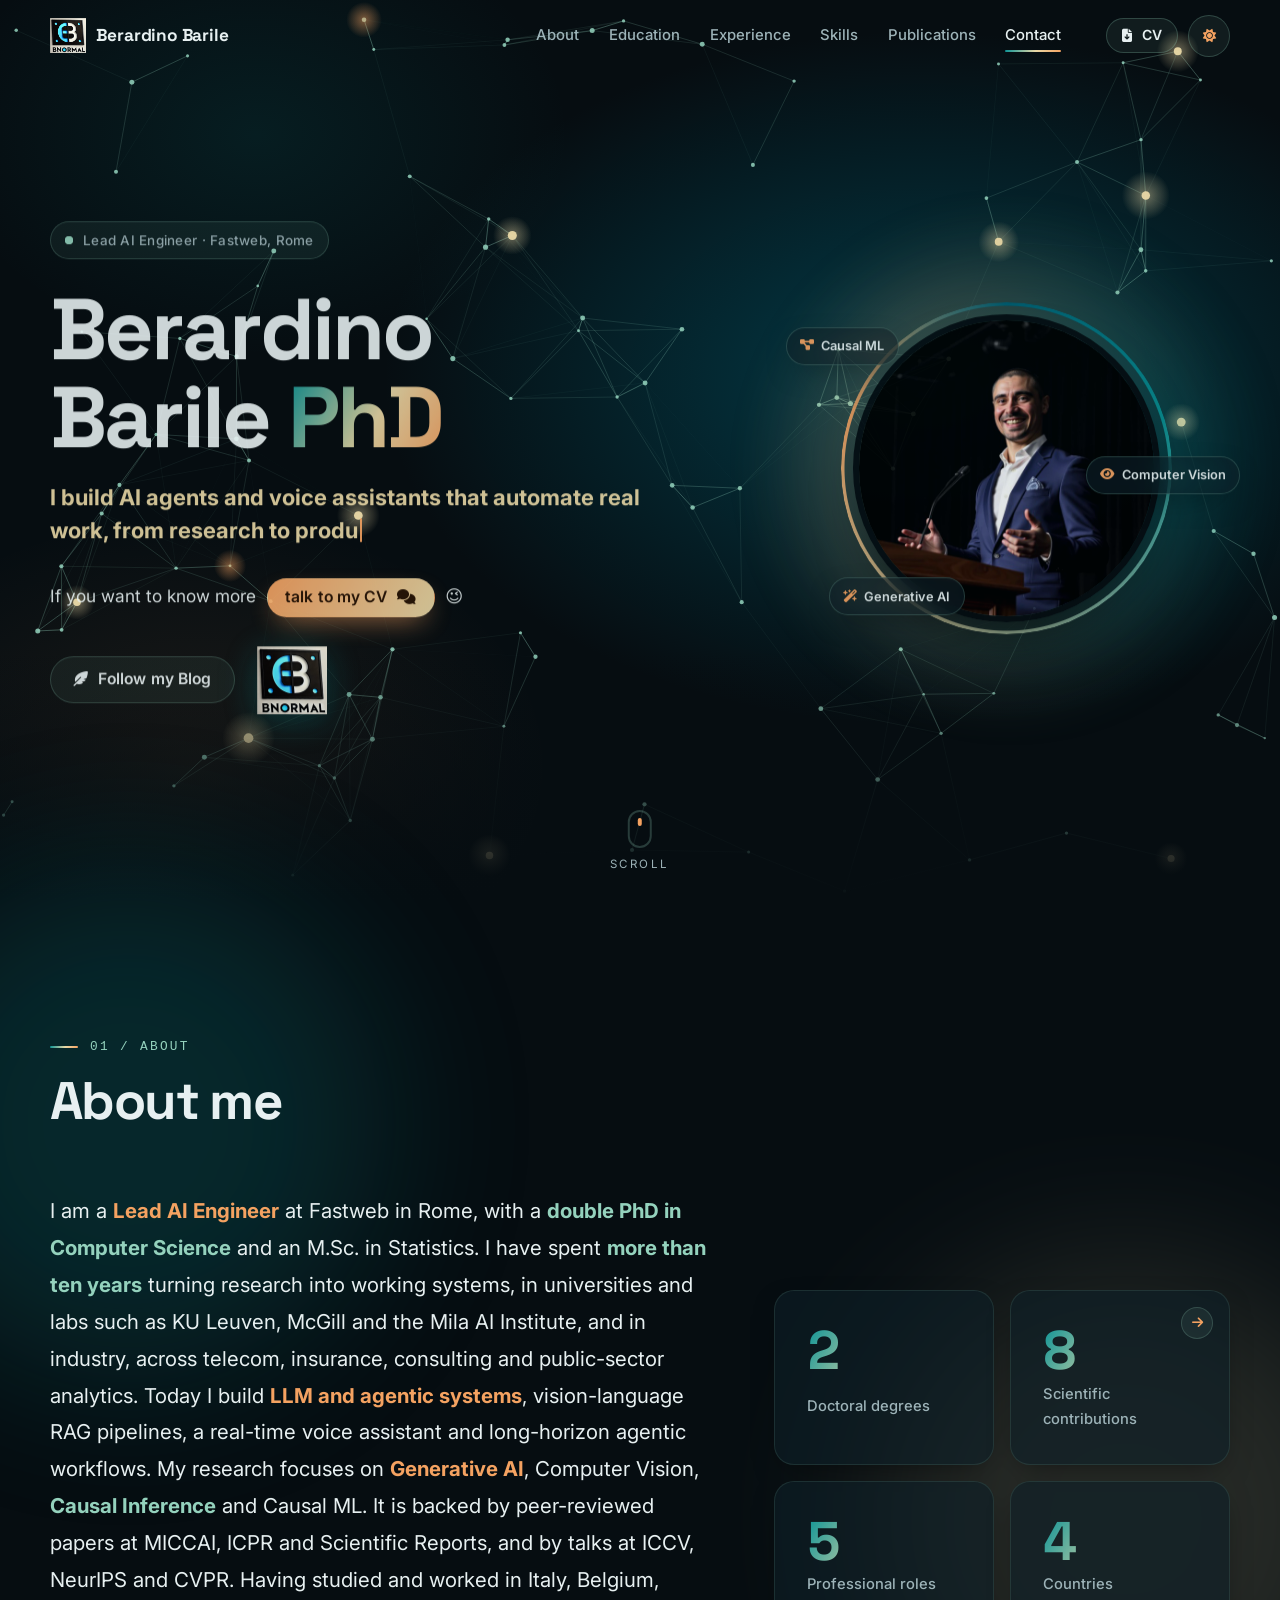
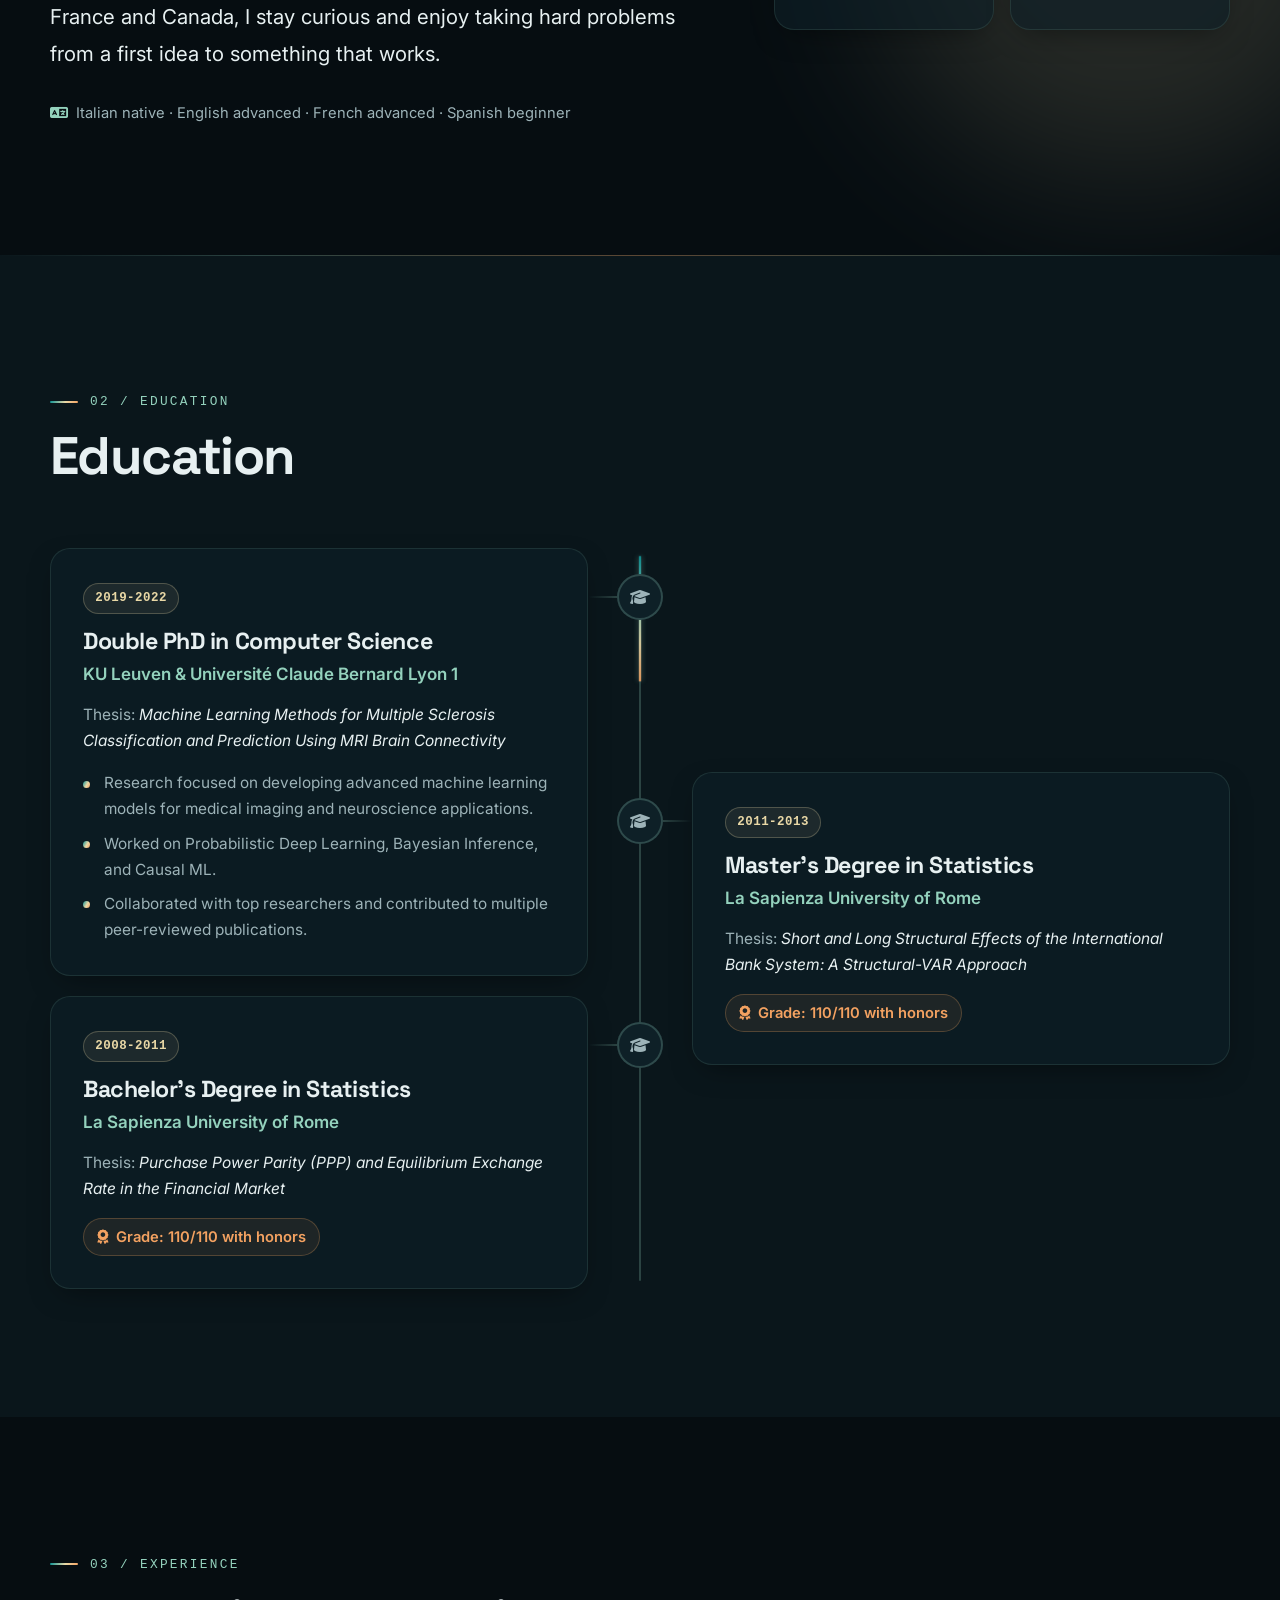
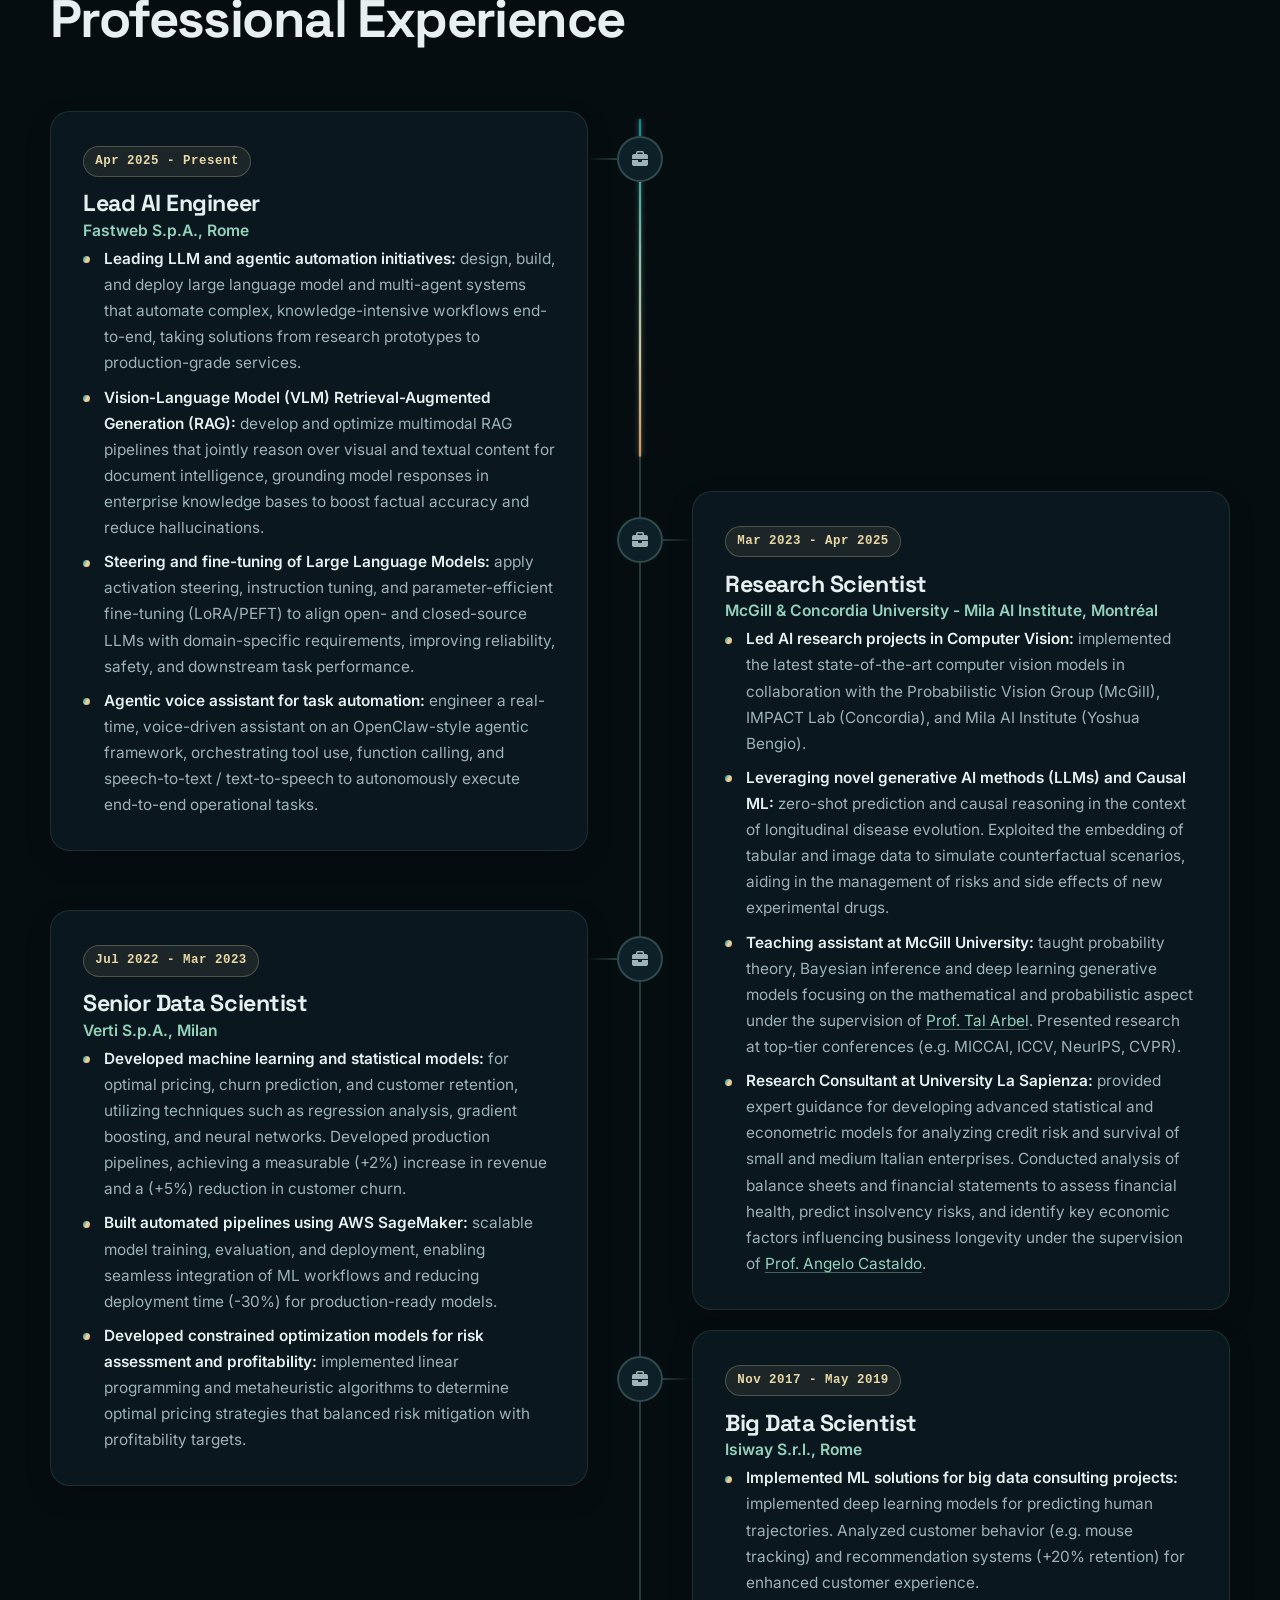
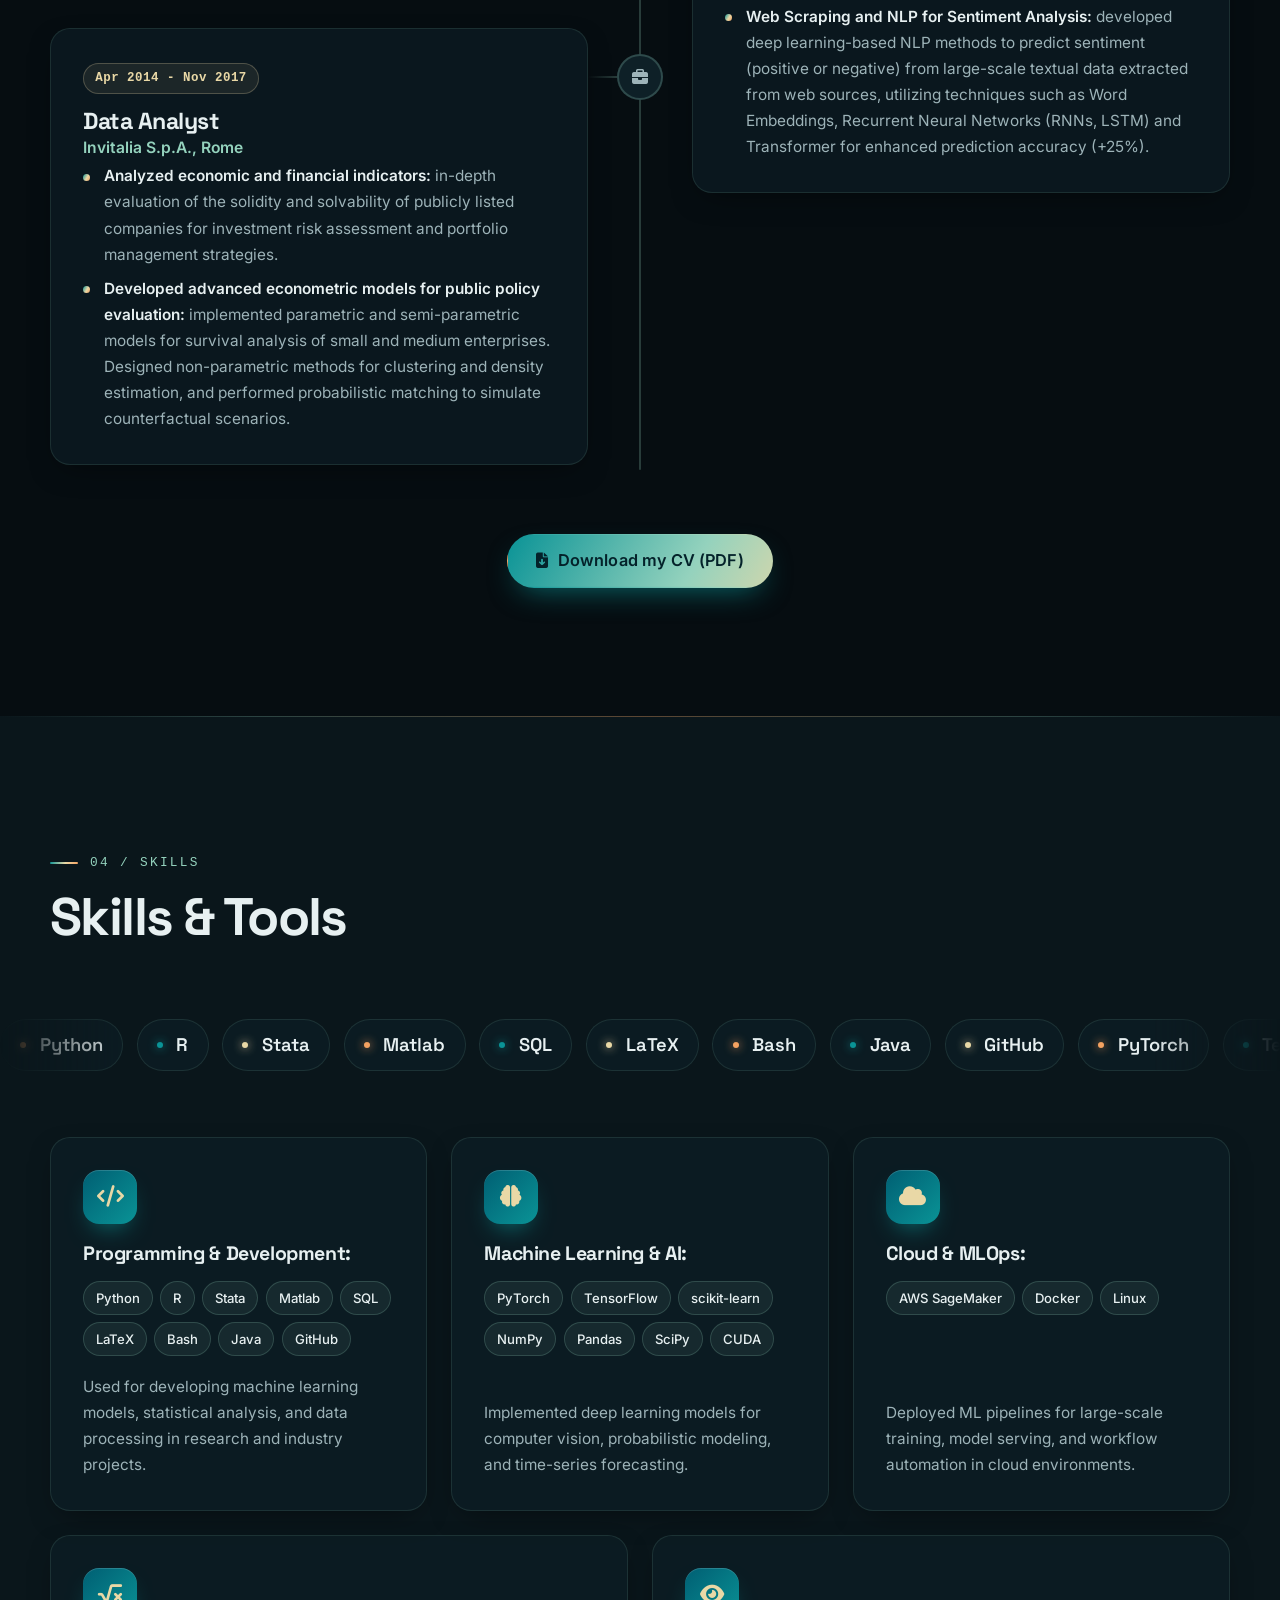
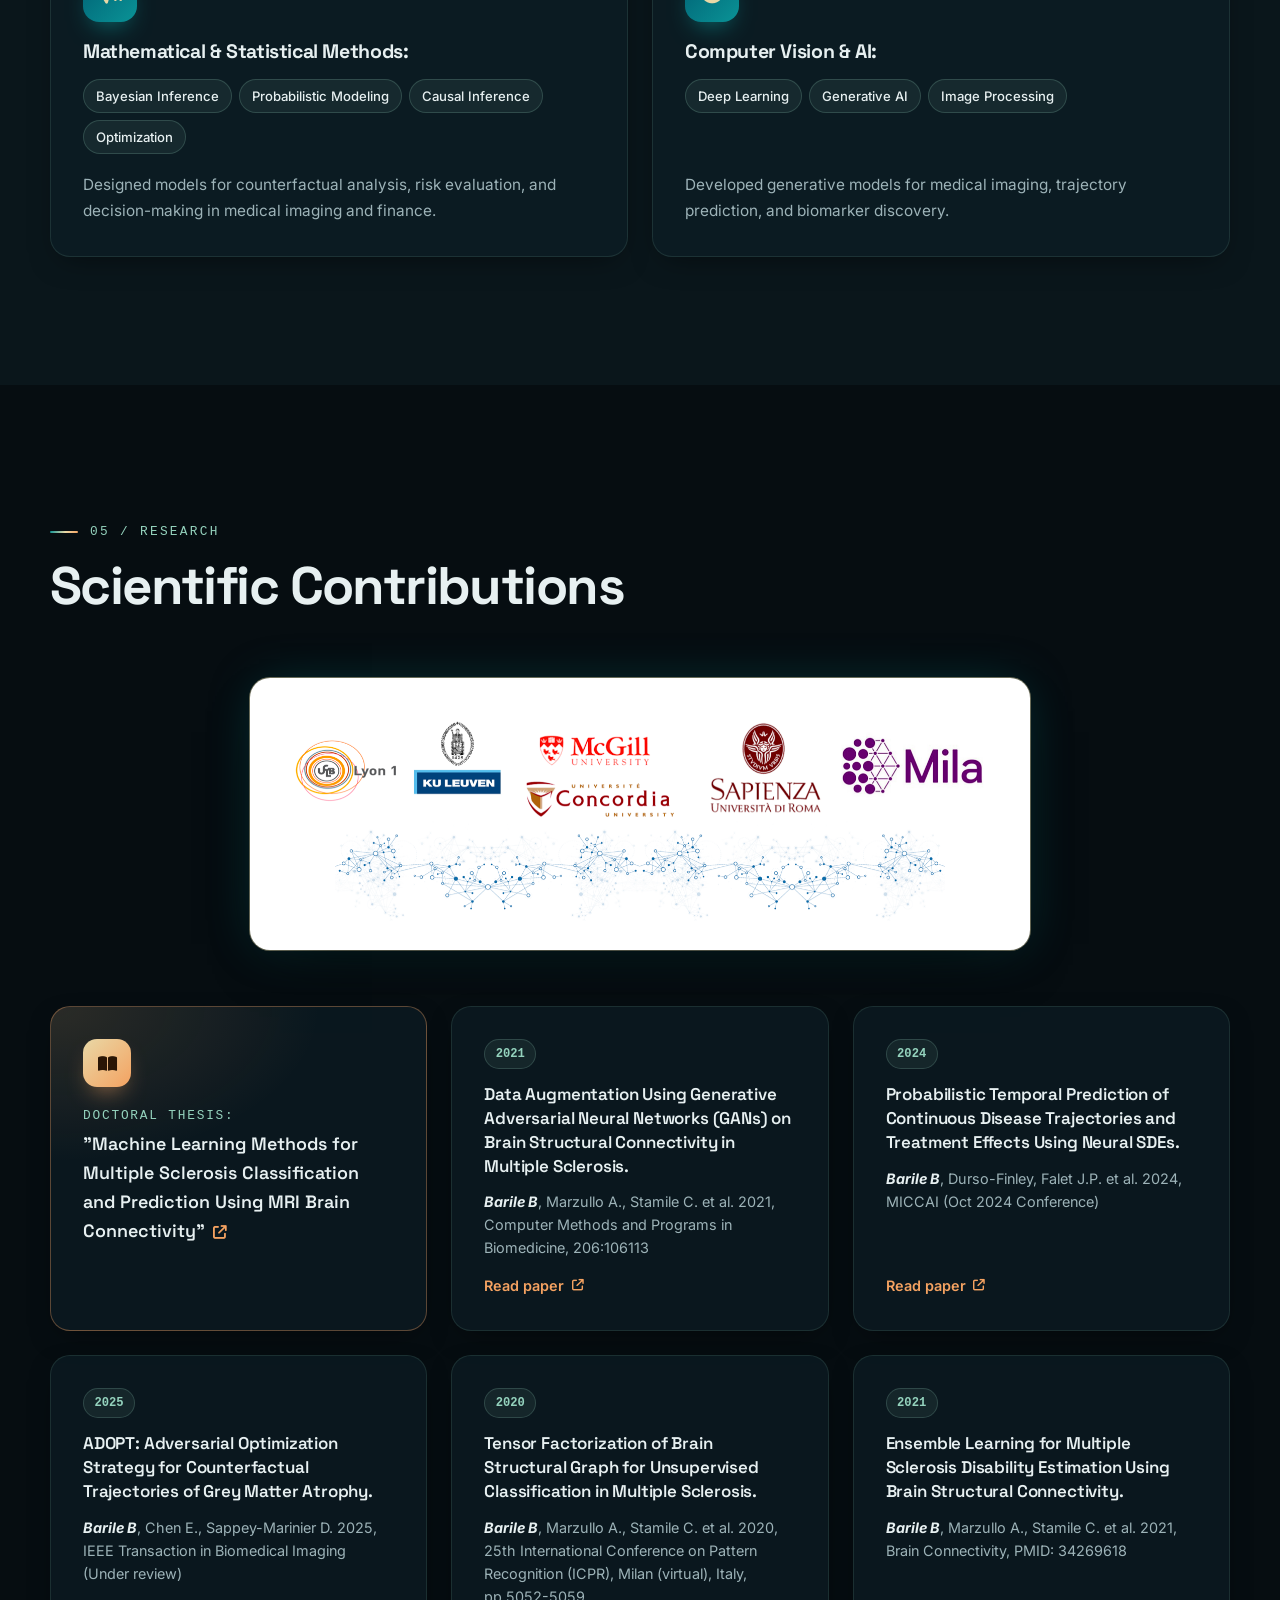
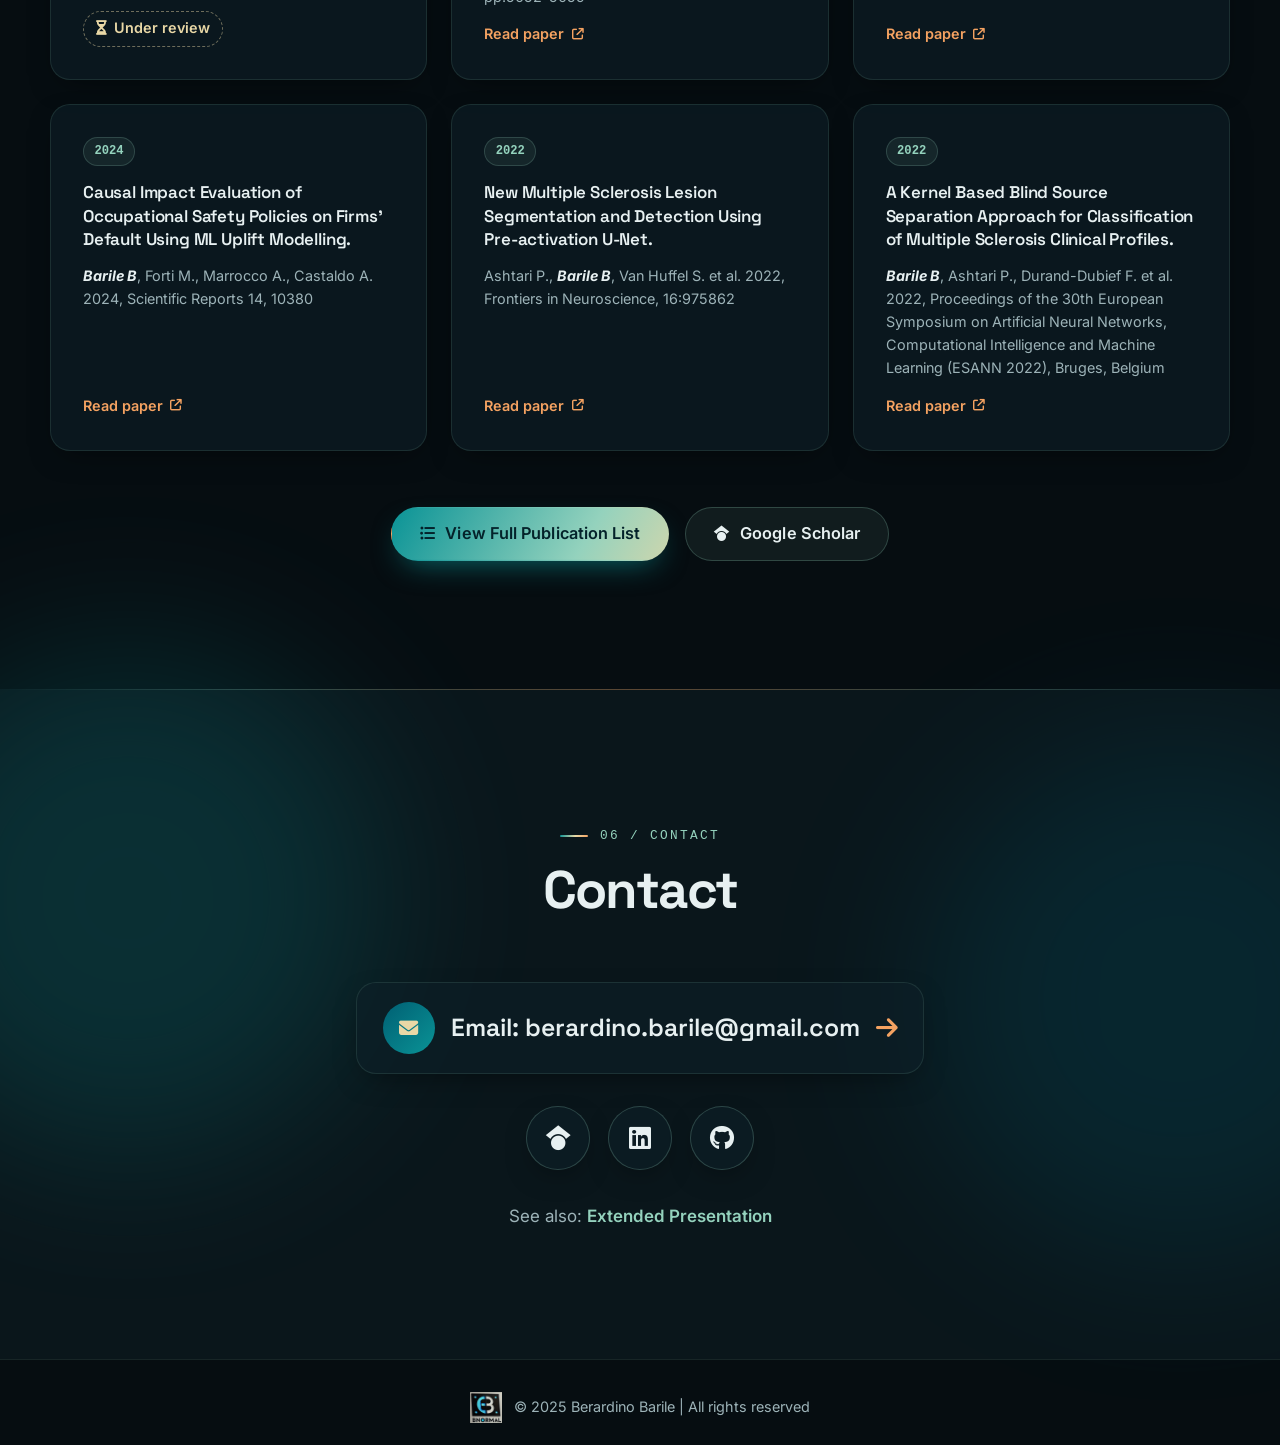
==== commit 6c20be76: "Talk to my CV: AI answers (Qwen via olddad), 10 questions per visitor per day, visitor log and click" ====
--- a/index.html
+++ b/index.html
@@ -33,10 +33,10 @@
       rel="stylesheet"
       href="https://fonts.googleapis.com/css2?family=Inter:wght@400;500;600;700;800&family=Space+Grotesk:wght@500;600;700&display=swap"
     />
-    <script type="module" crossorigin src="/assets/main-C0MdQ17m.js"></script>
-    <link rel="modulepreload" crossorigin href="/assets/offscreen-ZG_HrhQK.js">
-    <link rel="modulepreload" crossorigin href="/assets/animations-bjCUampx.js">
-    <link rel="stylesheet" crossorigin href="/assets/offscreen-oSPL8KOa.css">
+    <script type="module" crossorigin src="/assets/main-CcU8IBn_.js"></script>
+    <link rel="modulepreload" crossorigin href="/assets/track-BN-_I3d_.js">
+    <link rel="modulepreload" crossorigin href="/assets/animations-NIFsOUne.js">
+    <link rel="stylesheet" crossorigin href="/assets/track-oSPL8KOa.css">
   </head>
   <body>
     <a class="skip-link" href="#main">Skip to content</a>
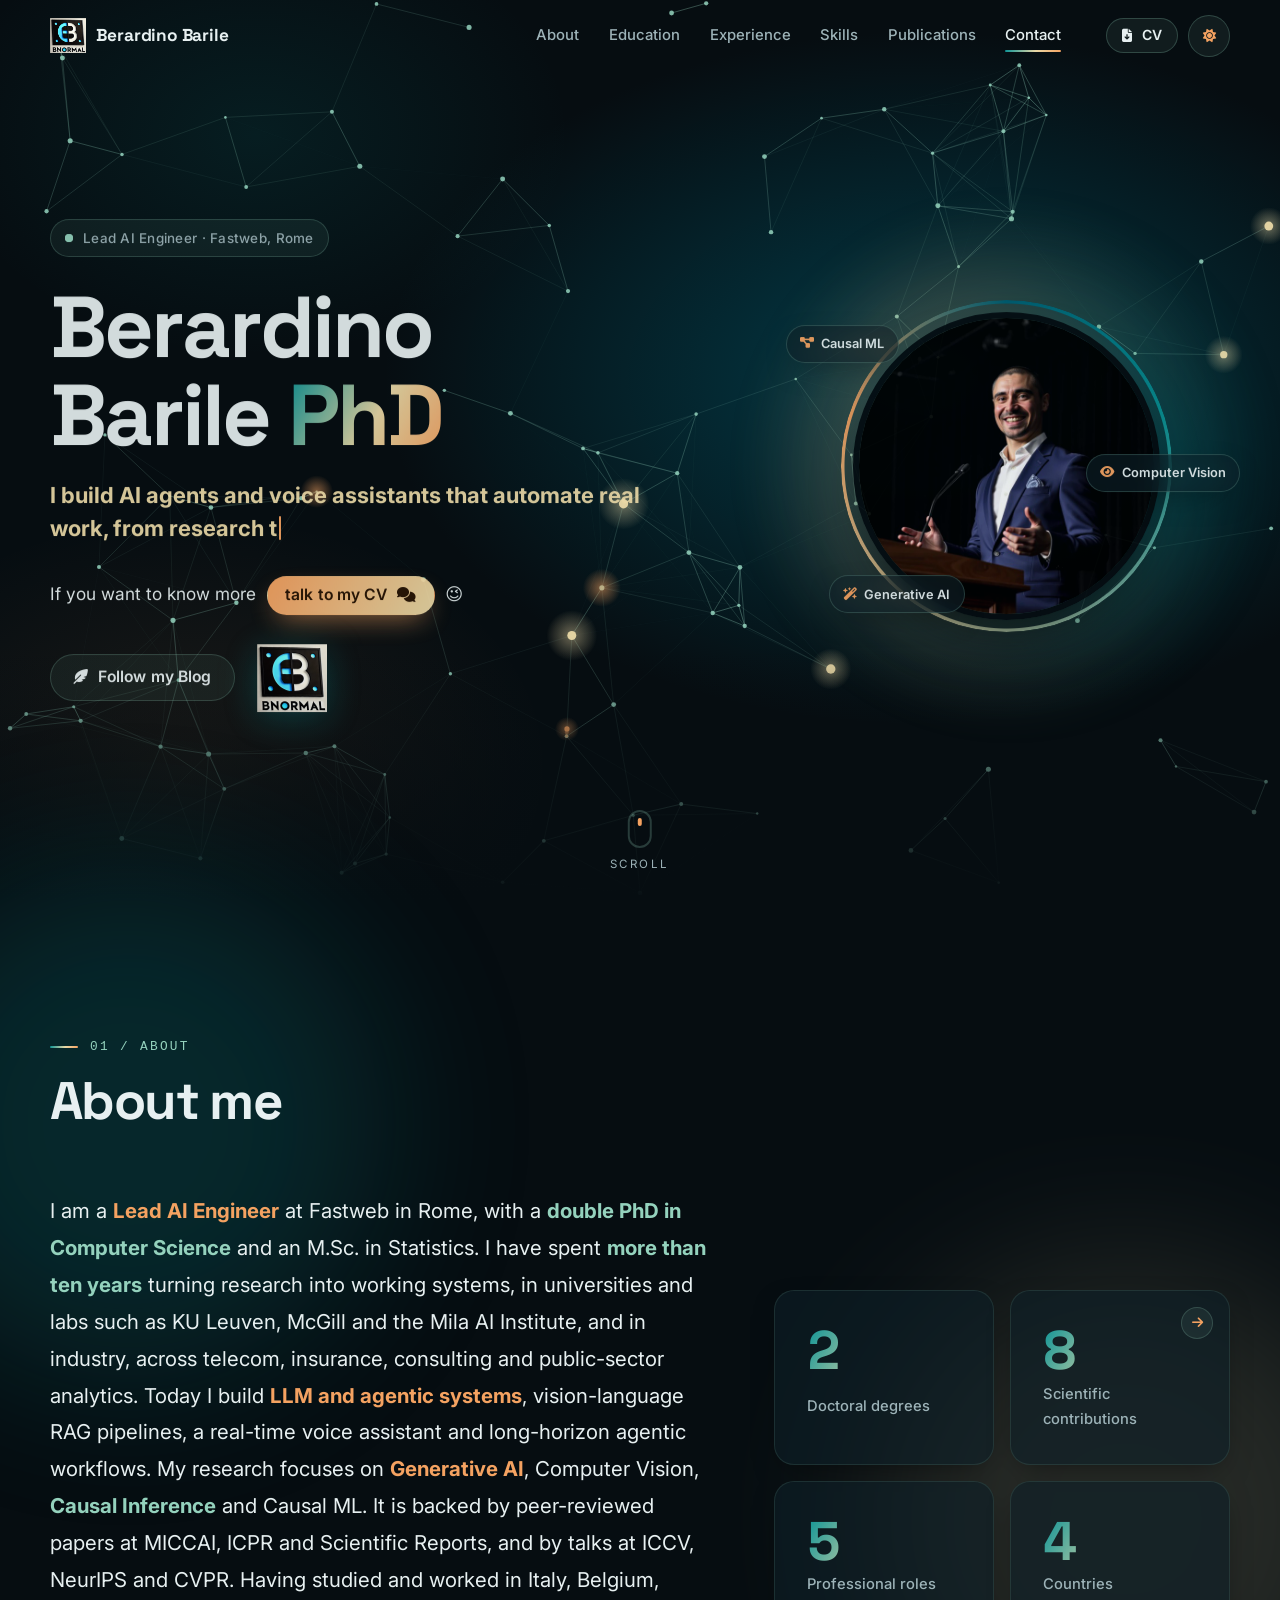
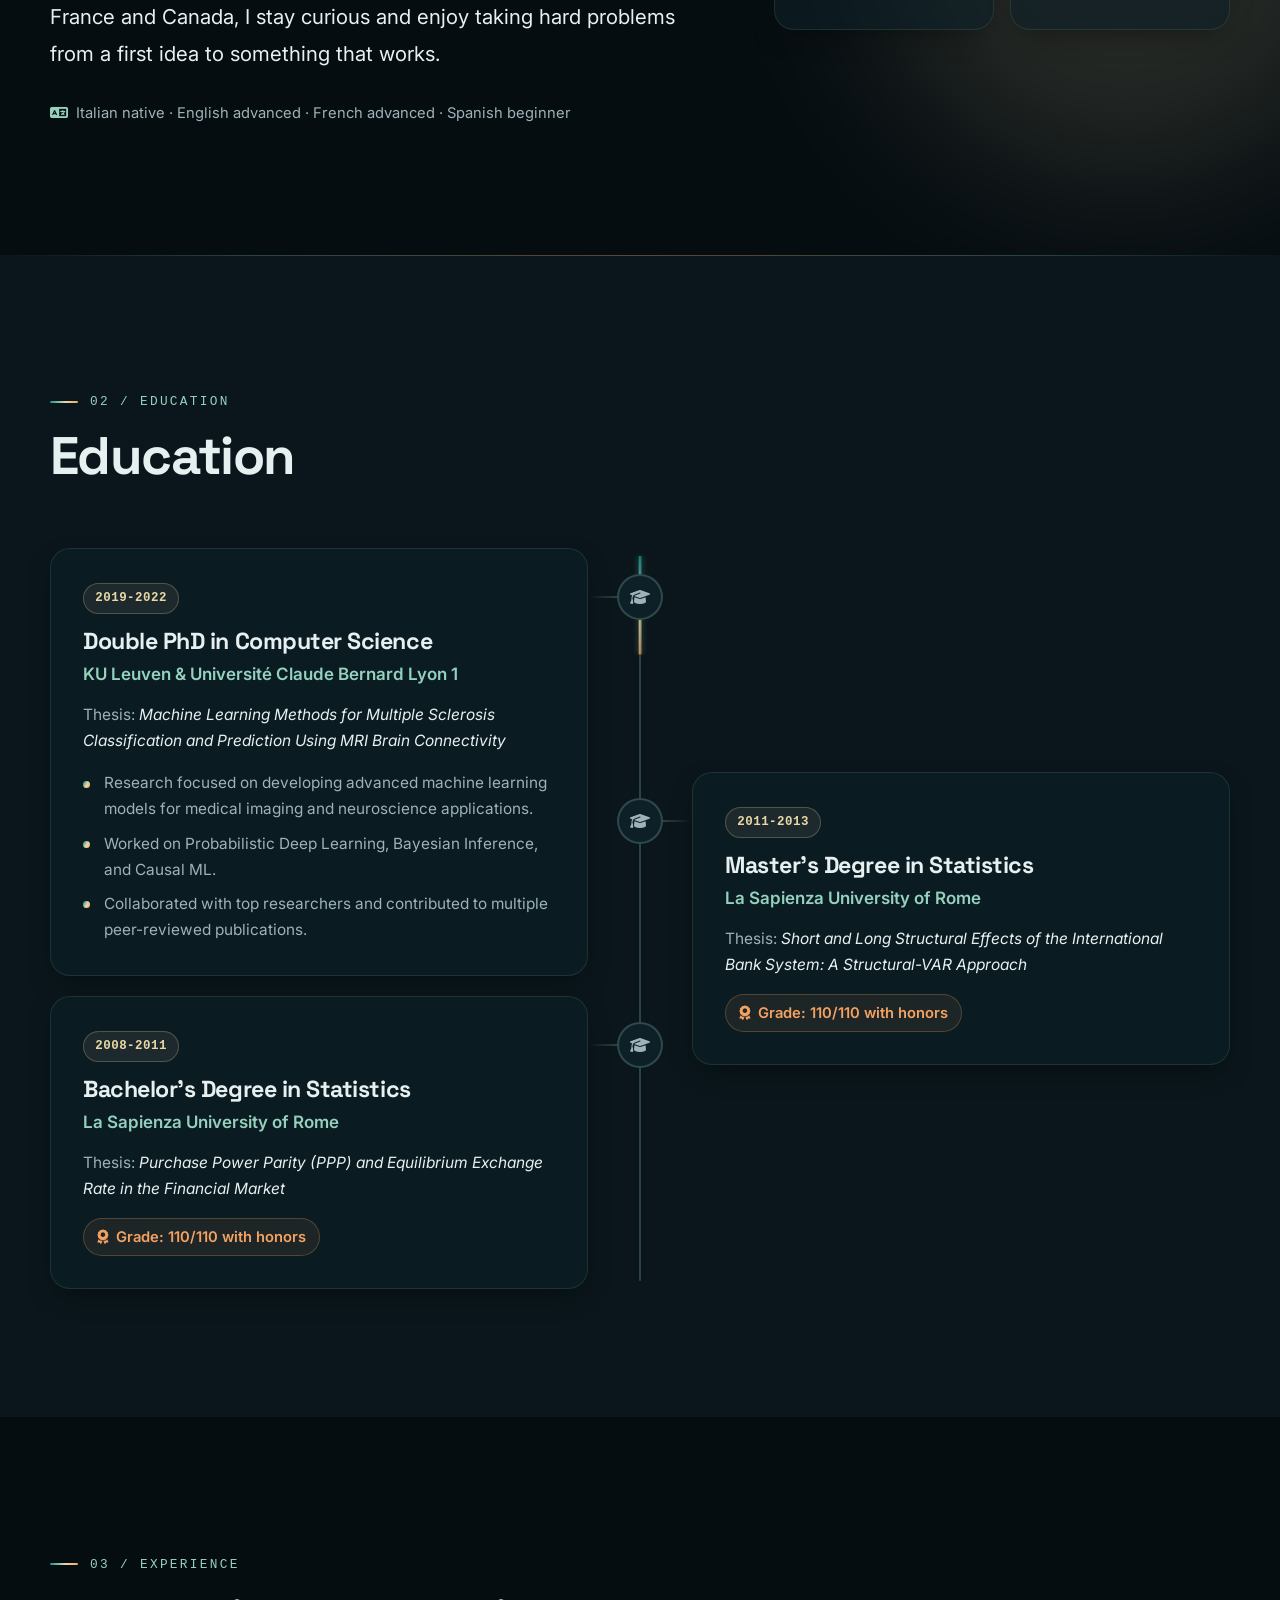
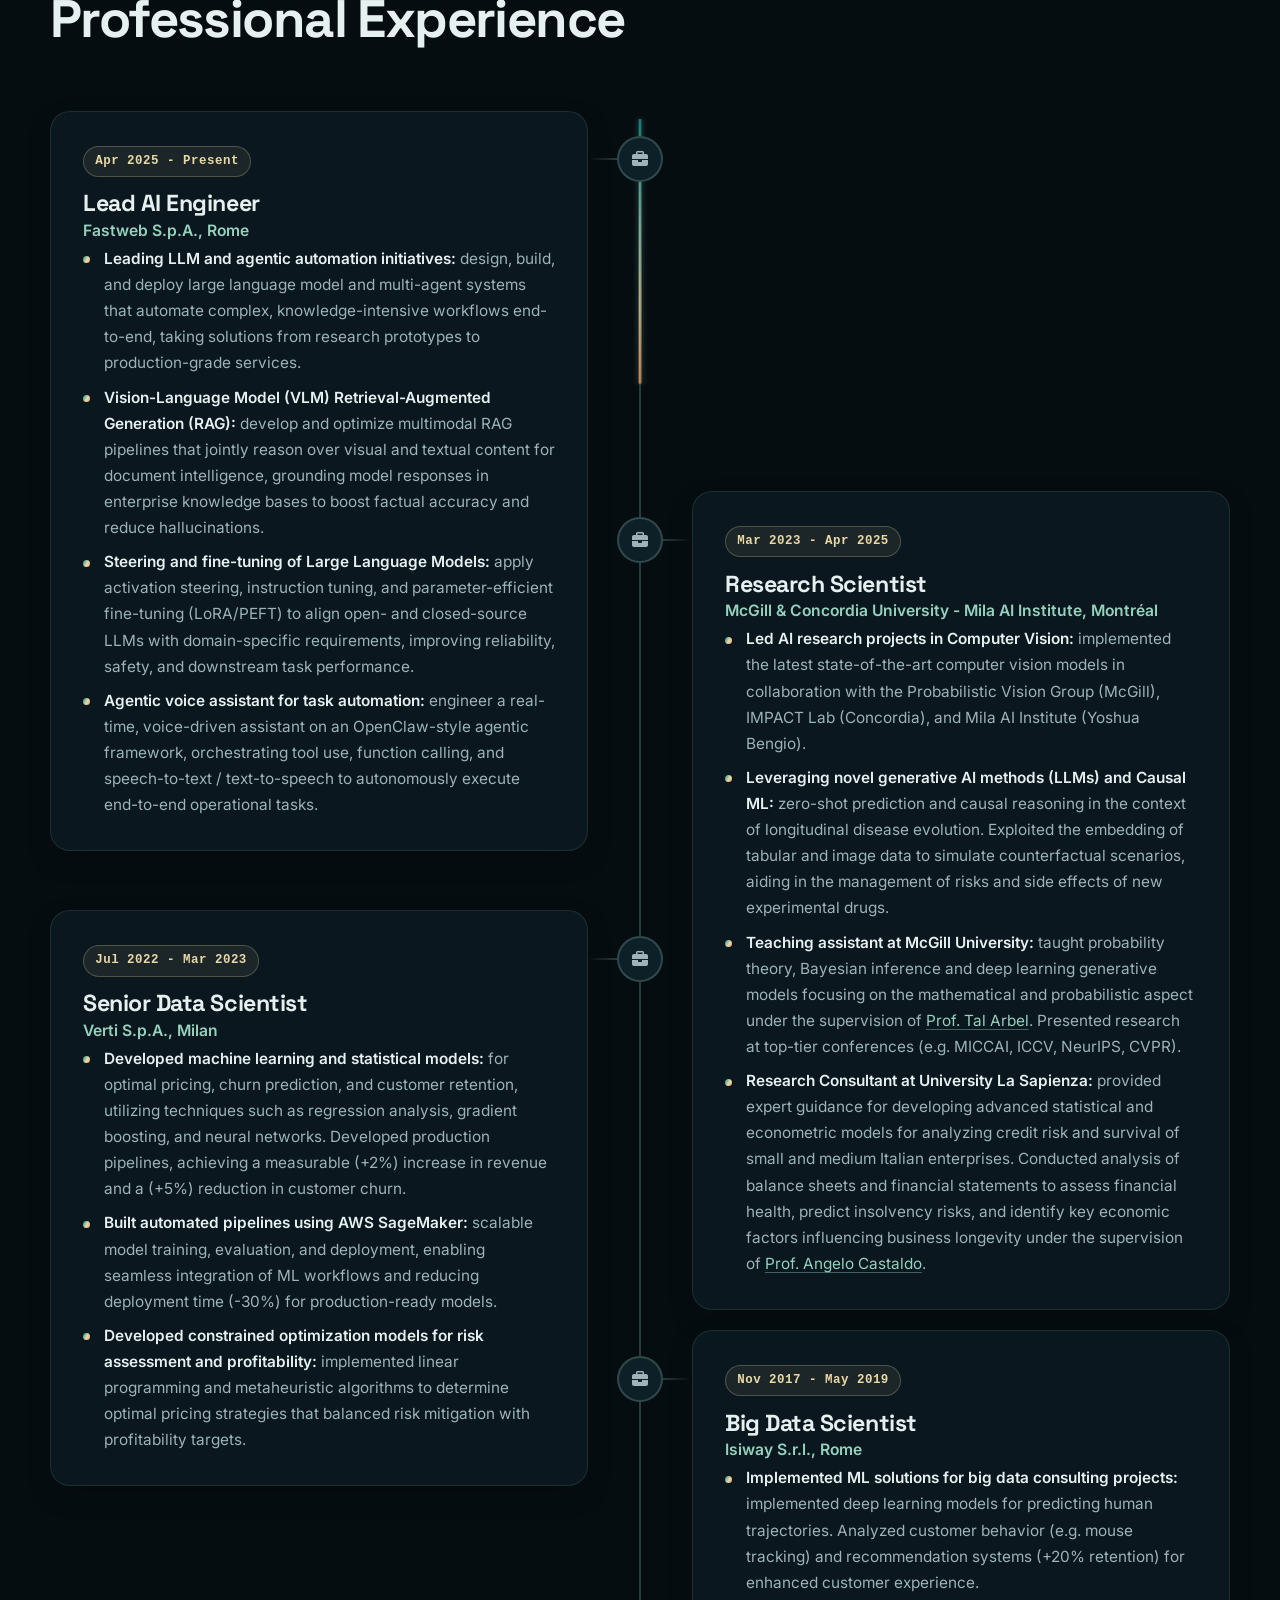
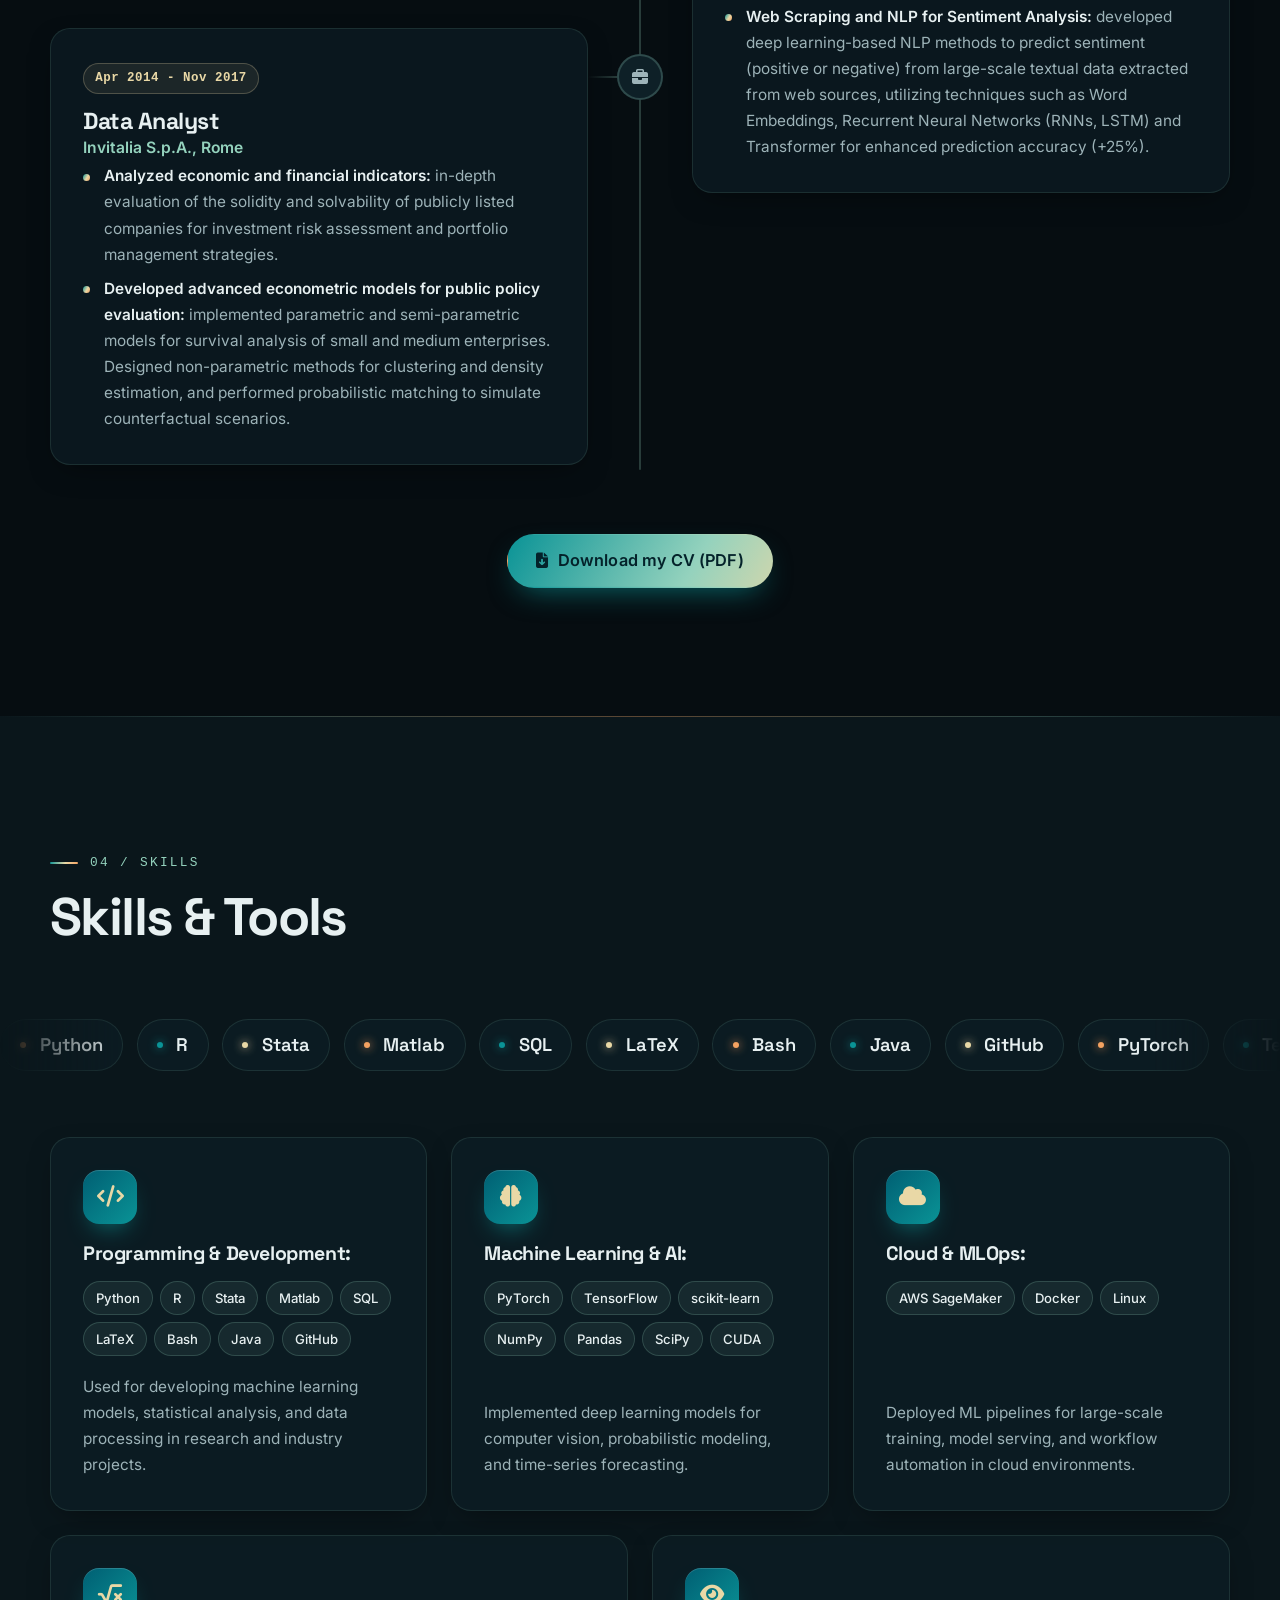
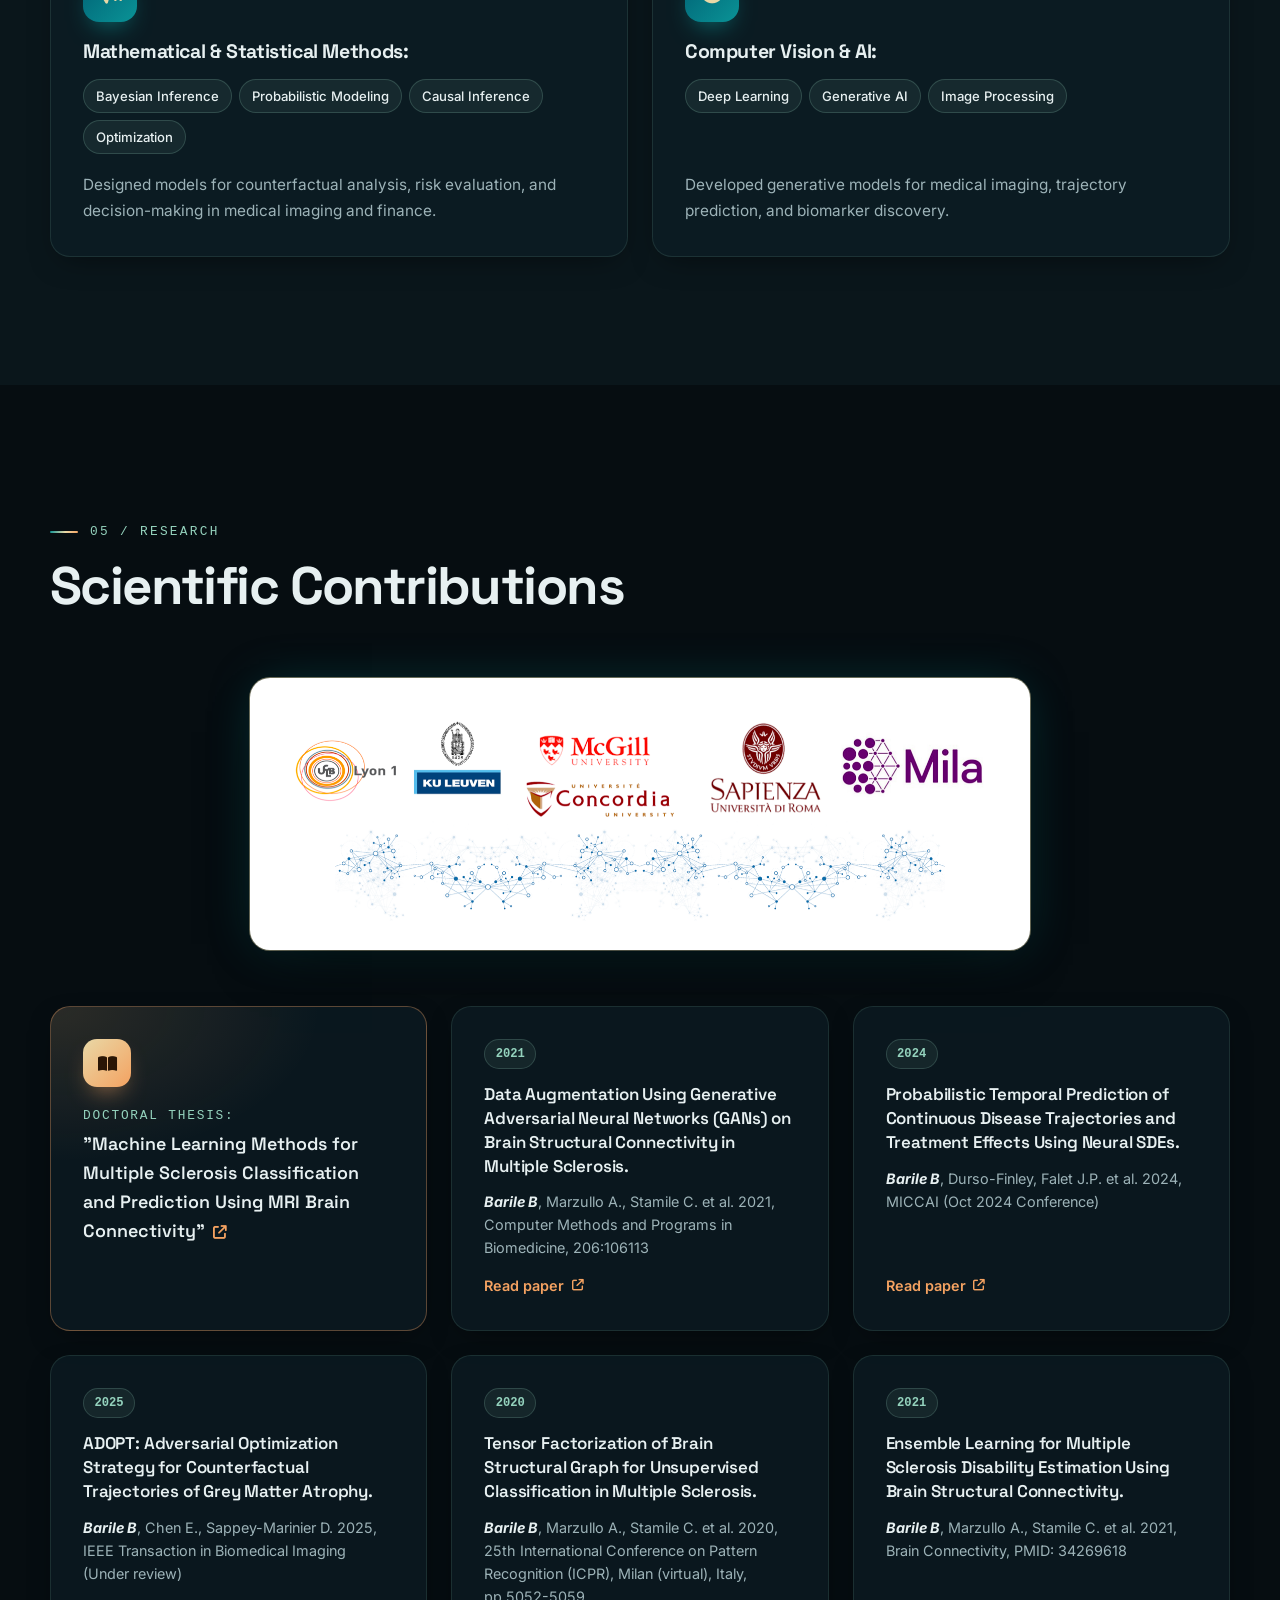
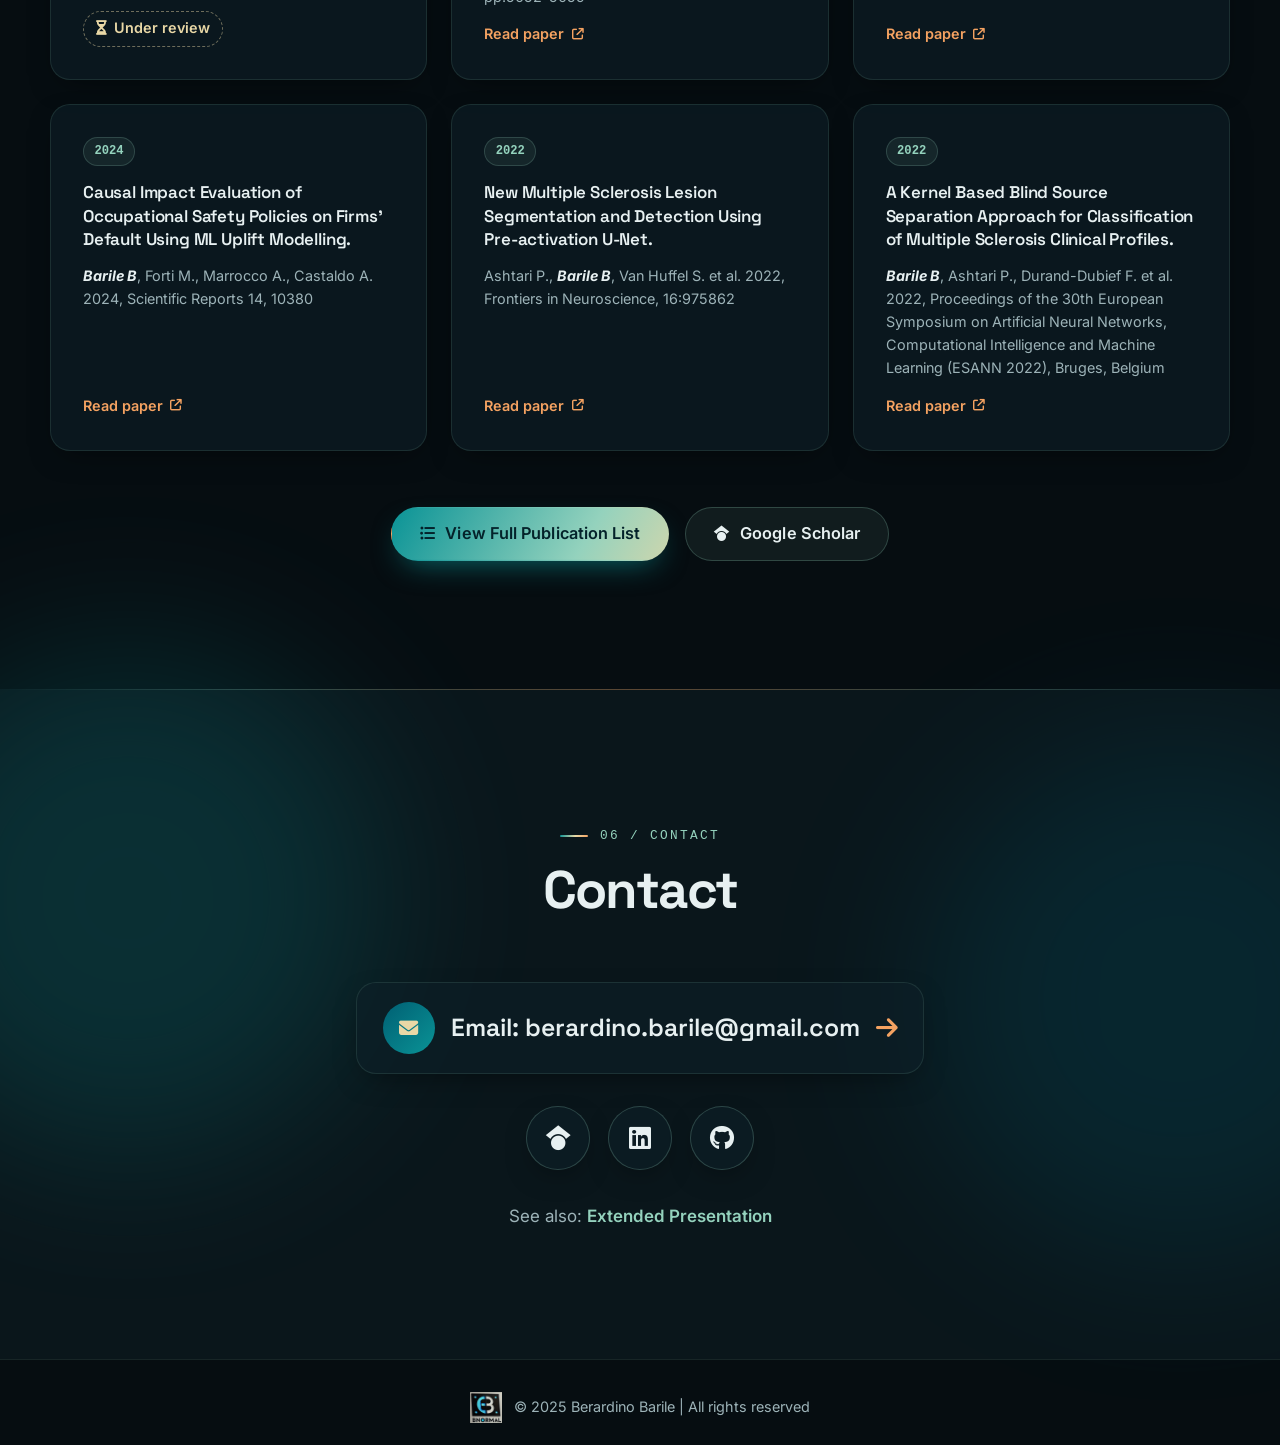
==== commit 66f0d29e: "Contact form: every email link opens a message window, delivered to the owner's inbox" ====
--- a/index.html
+++ b/index.html
@@ -33,10 +33,10 @@
       rel="stylesheet"
       href="https://fonts.googleapis.com/css2?family=Inter:wght@400;500;600;700;800&family=Space+Grotesk:wght@500;600;700&display=swap"
     />
-    <script type="module" crossorigin src="/assets/main-CcU8IBn_.js"></script>
-    <link rel="modulepreload" crossorigin href="/assets/track-BN-_I3d_.js">
-    <link rel="modulepreload" crossorigin href="/assets/animations-NIFsOUne.js">
-    <link rel="stylesheet" crossorigin href="/assets/track-oSPL8KOa.css">
+    <script type="module" crossorigin src="/assets/main-Cg3U3FdM.js"></script>
+    <link rel="modulepreload" crossorigin href="/assets/contact-CbEQbMfE.js">
+    <link rel="modulepreload" crossorigin href="/assets/animations-Buv9fZqY.js">
+    <link rel="stylesheet" crossorigin href="/assets/contact-CC-_xZid.css">
   </head>
   <body>
     <a class="skip-link" href="#main">Skip to content</a>
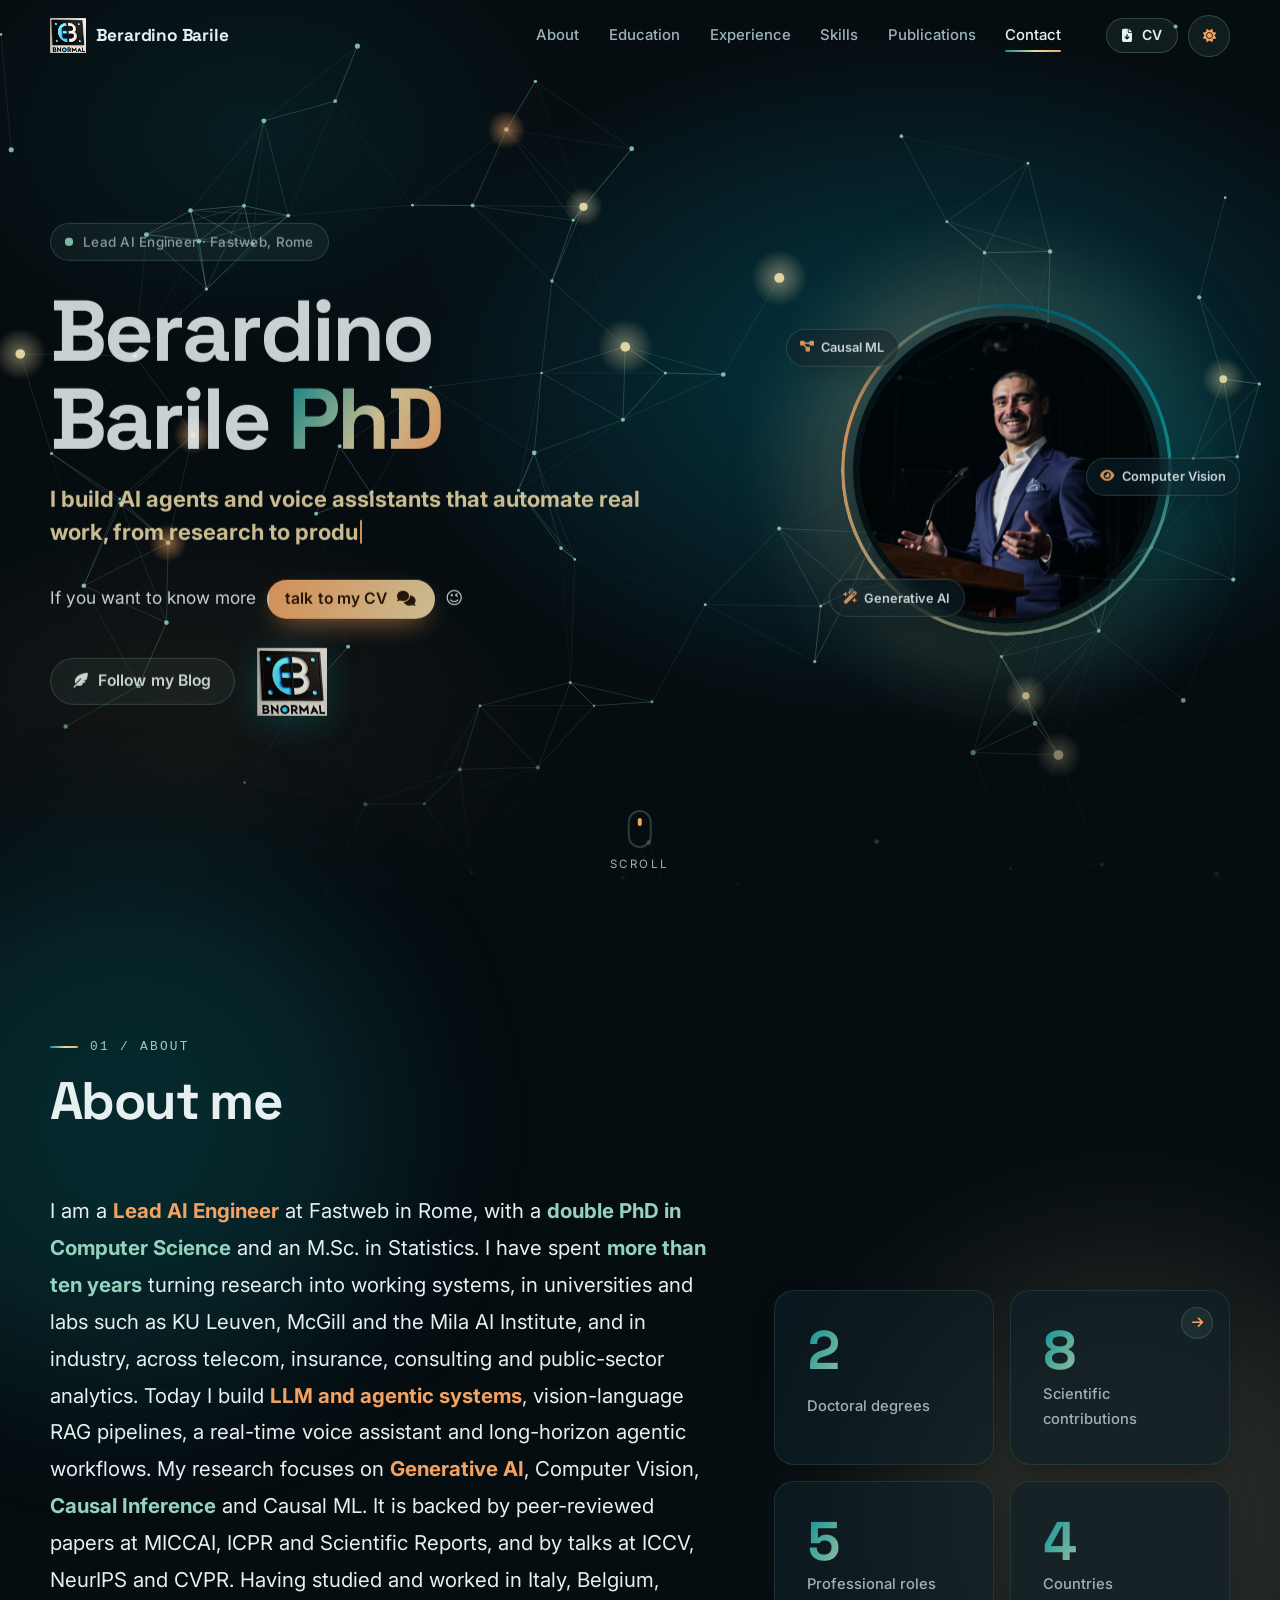
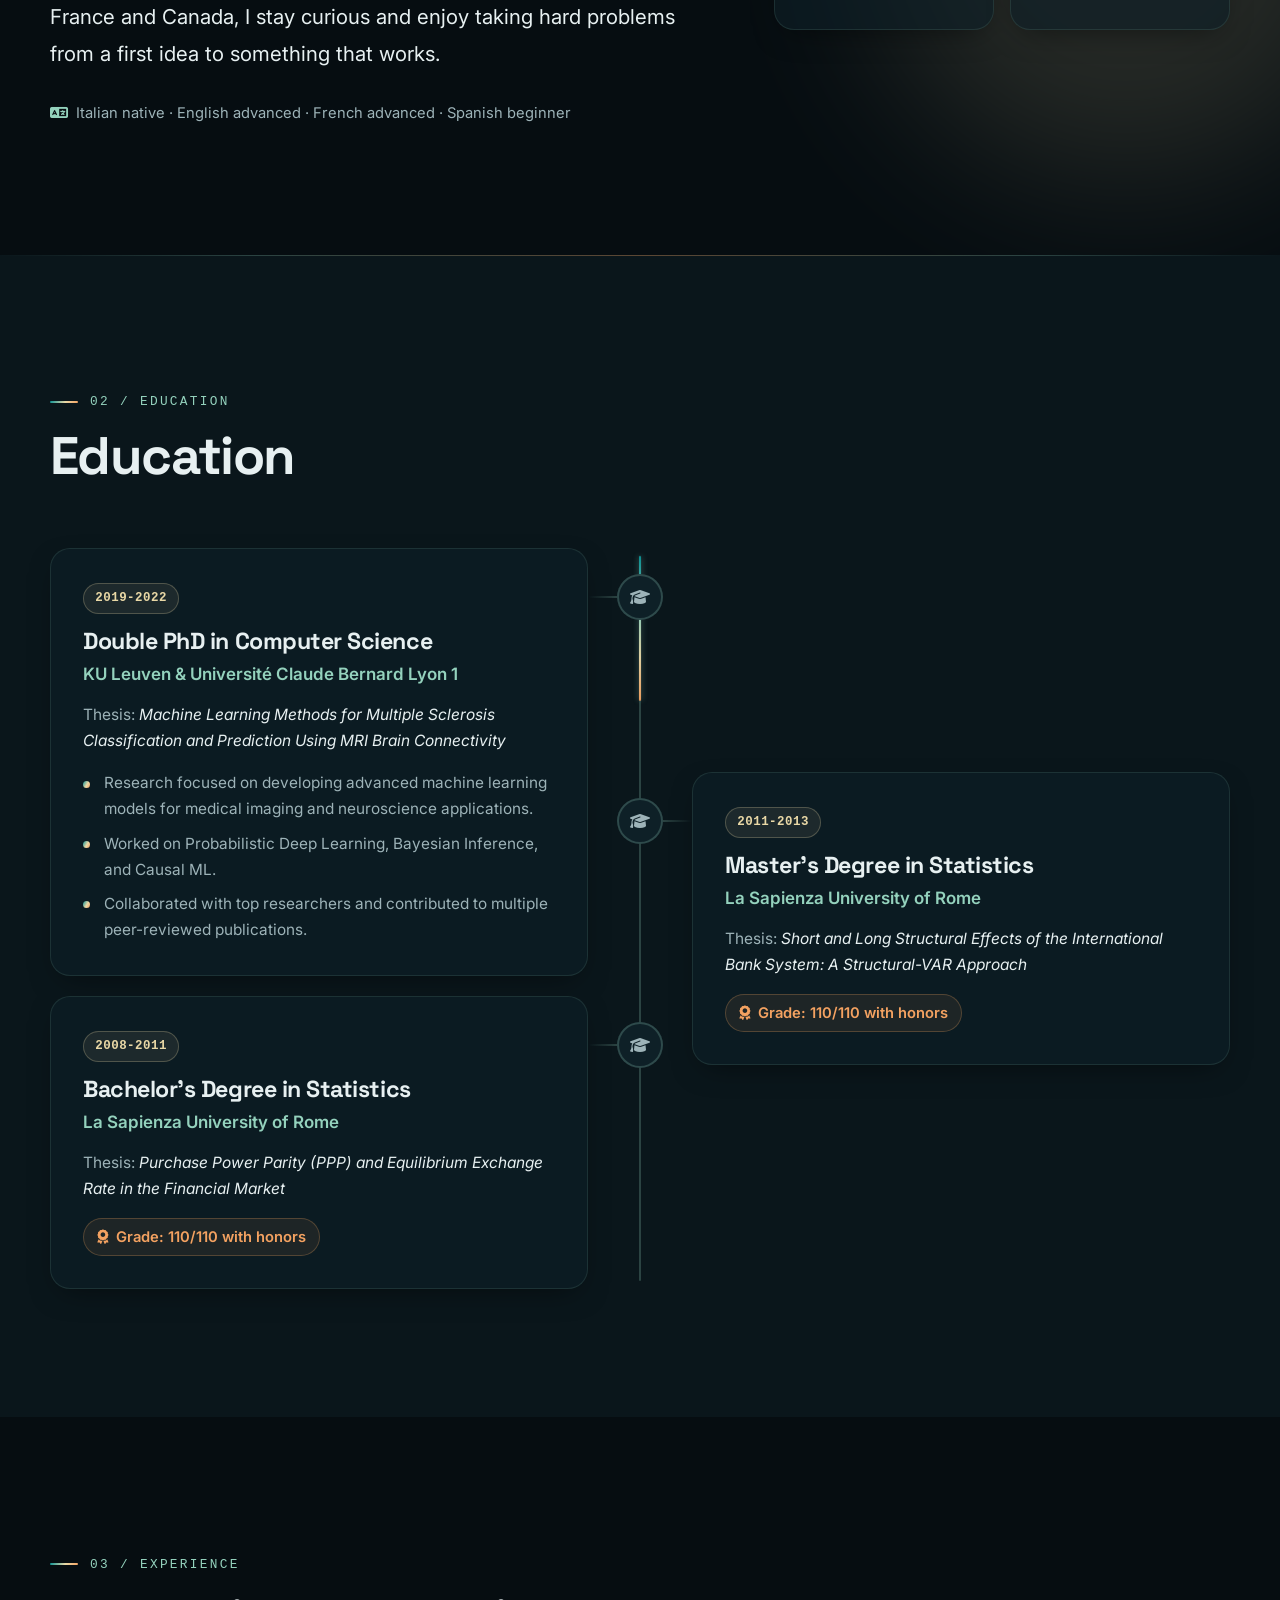
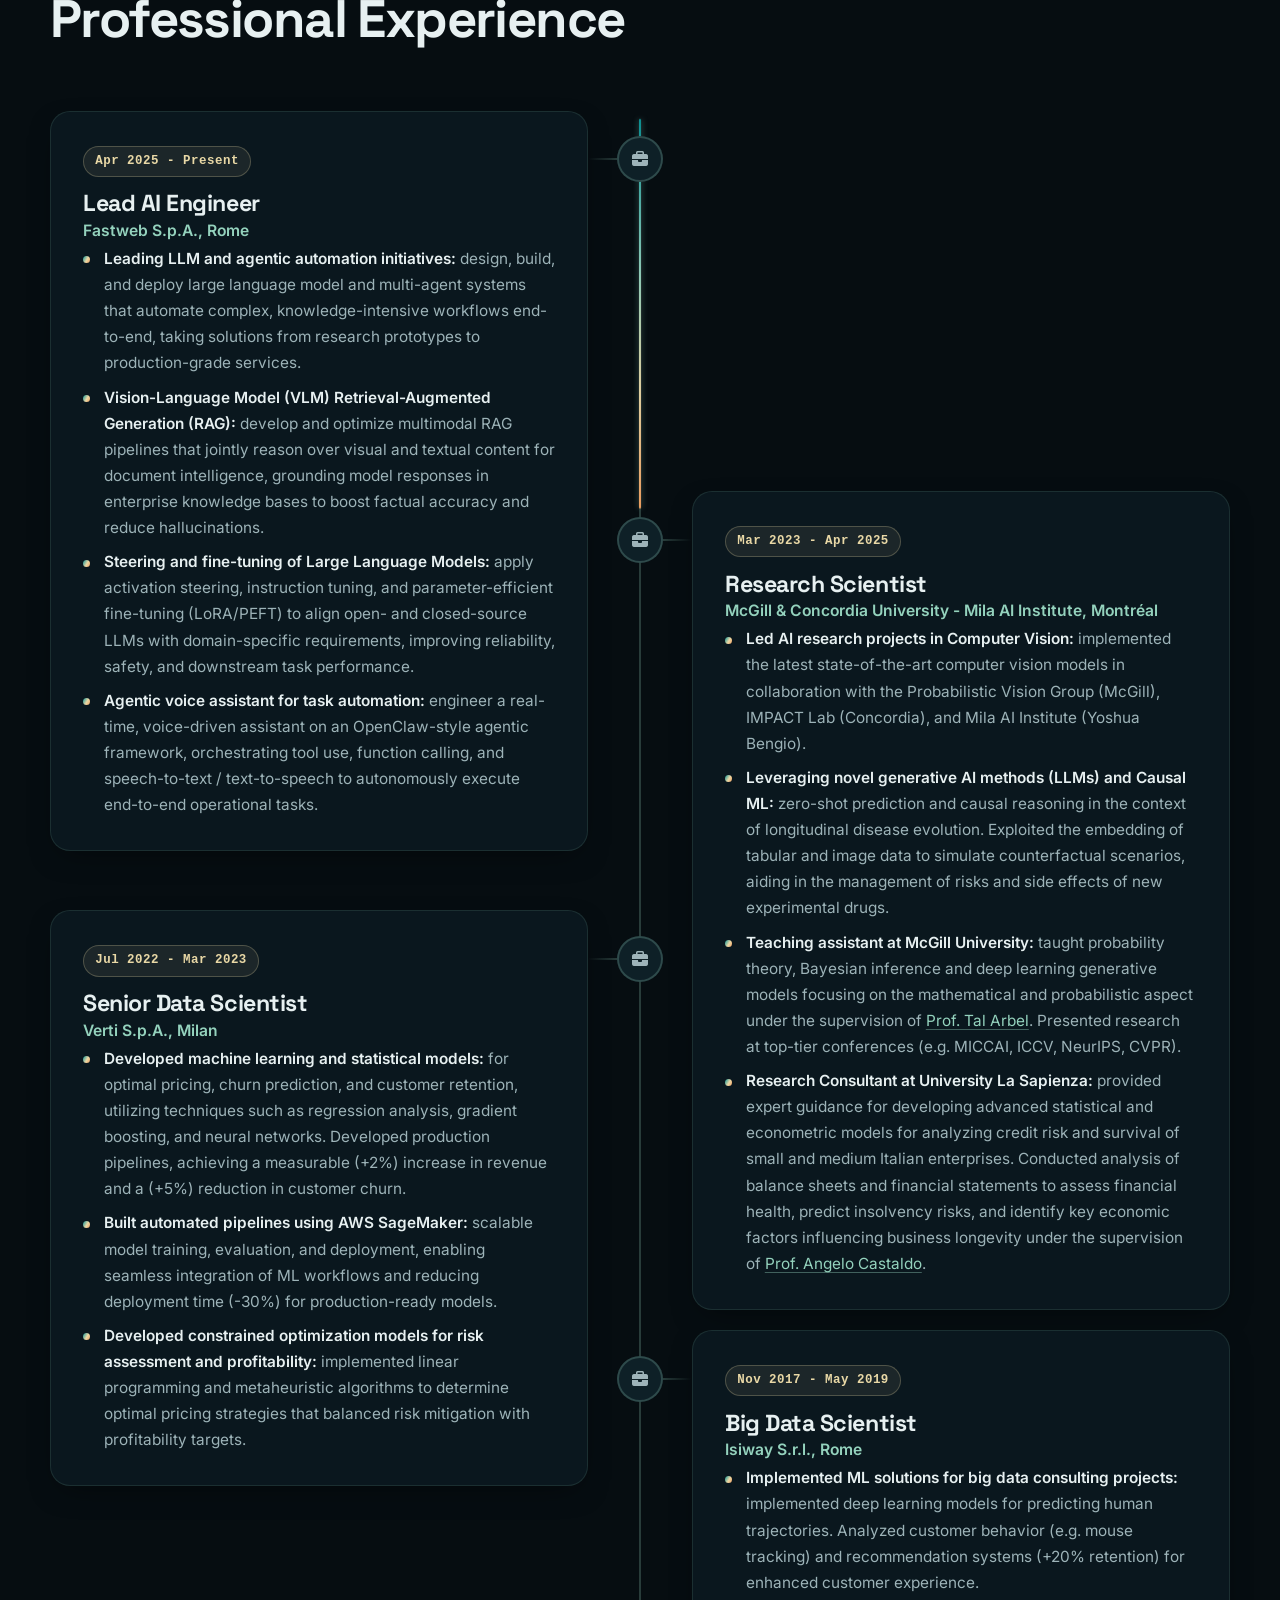
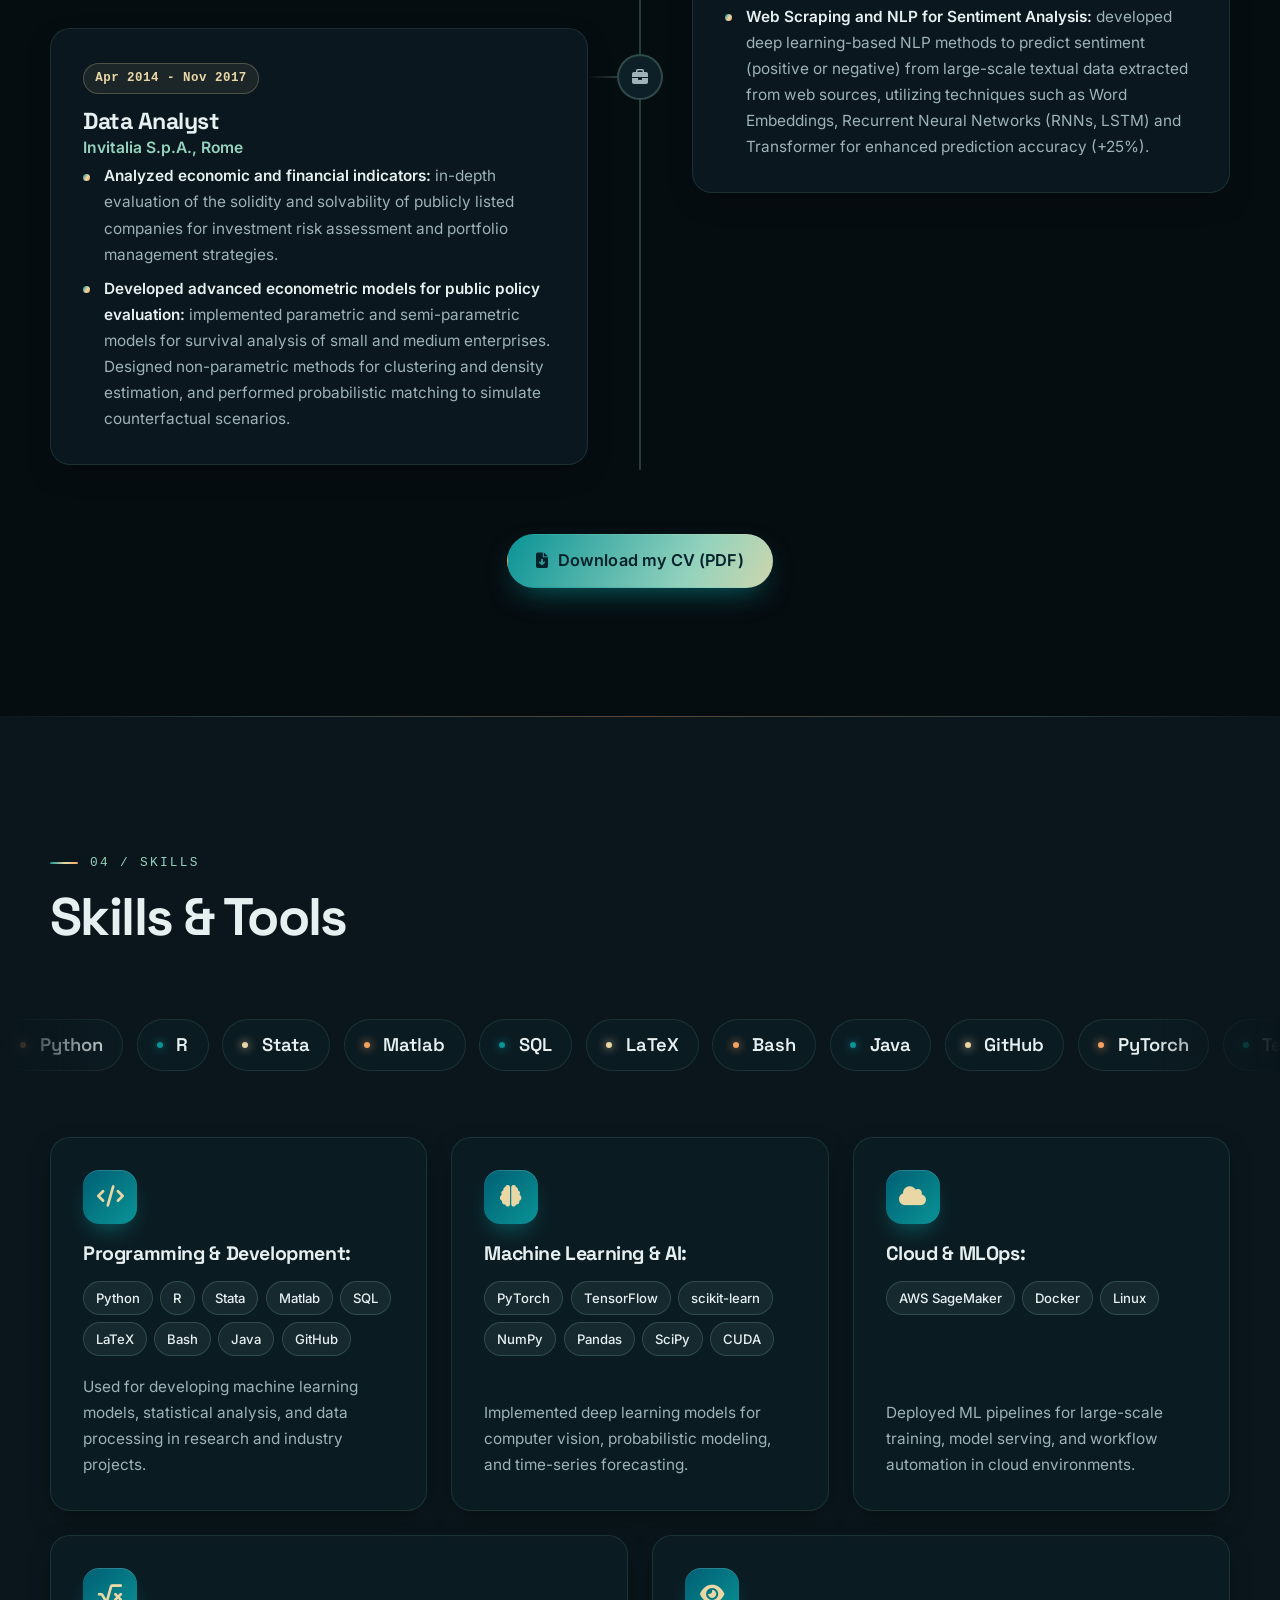
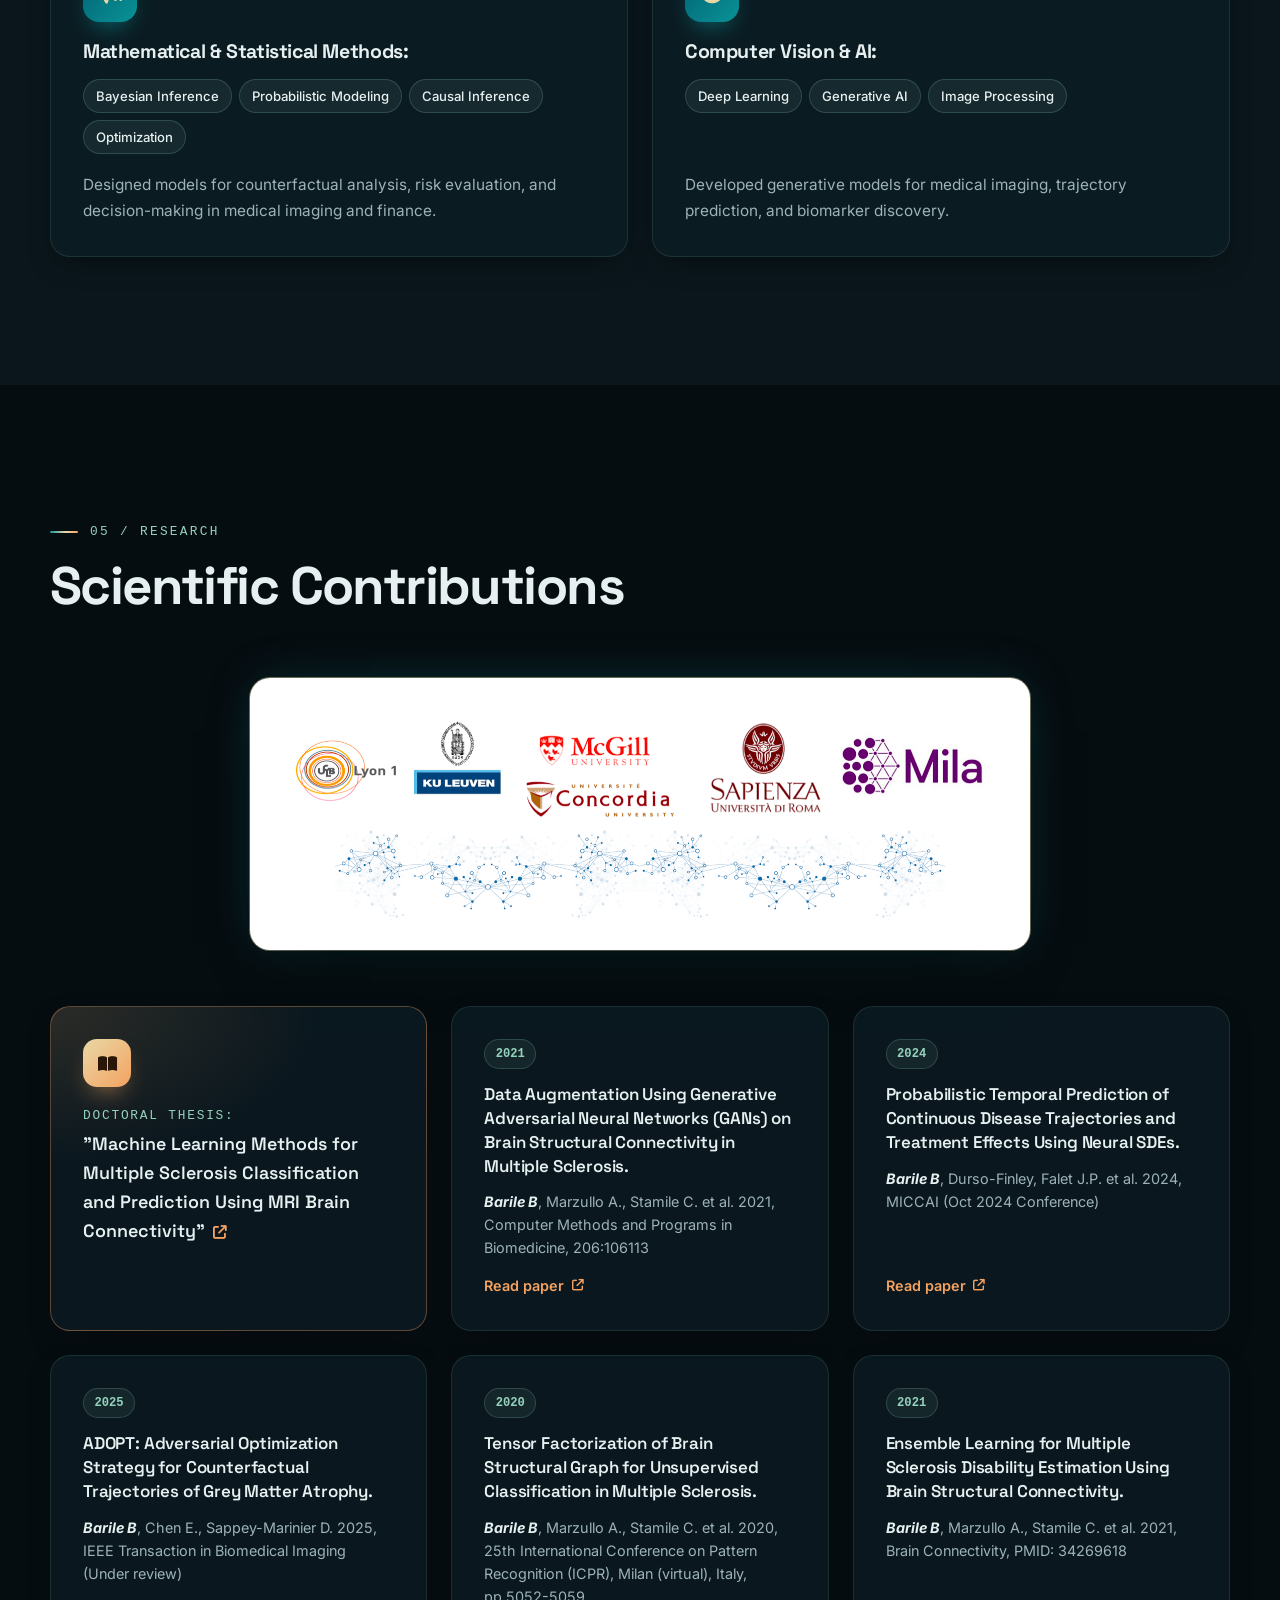
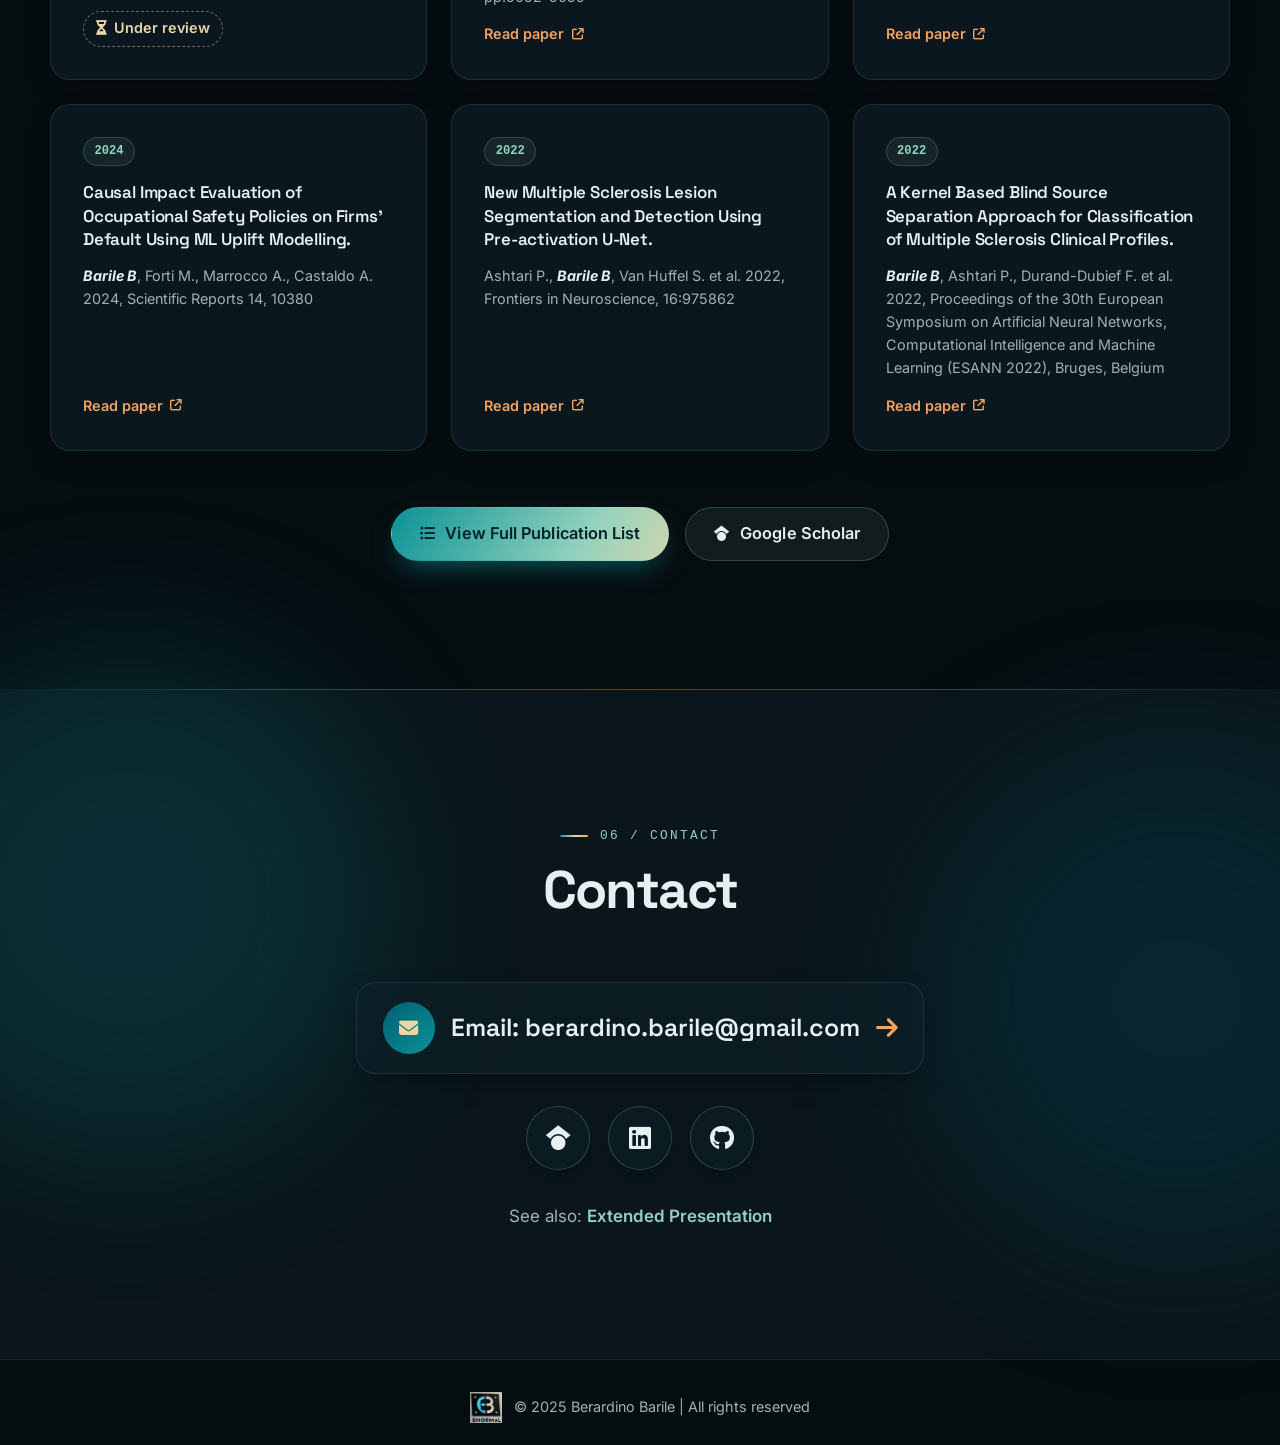
==== commit 0185ce91: "Contact form: name, email and message are all required and validated" ====
--- a/index.html
+++ b/index.html
@@ -33,10 +33,10 @@
       rel="stylesheet"
       href="https://fonts.googleapis.com/css2?family=Inter:wght@400;500;600;700;800&family=Space+Grotesk:wght@500;600;700&display=swap"
     />
-    <script type="module" crossorigin src="/assets/main-Cg3U3FdM.js"></script>
-    <link rel="modulepreload" crossorigin href="/assets/contact-CbEQbMfE.js">
-    <link rel="modulepreload" crossorigin href="/assets/animations-Buv9fZqY.js">
-    <link rel="stylesheet" crossorigin href="/assets/contact-CC-_xZid.css">
+    <script type="module" crossorigin src="/assets/main-QQCnQ3Zo.js"></script>
+    <link rel="modulepreload" crossorigin href="/assets/contact-Bcl8e3Hp.js">
+    <link rel="modulepreload" crossorigin href="/assets/animations-DIzLgxR3.js">
+    <link rel="stylesheet" crossorigin href="/assets/contact-DvRWsU79.css">
   </head>
   <body>
     <a class="skip-link" href="#main">Skip to content</a>
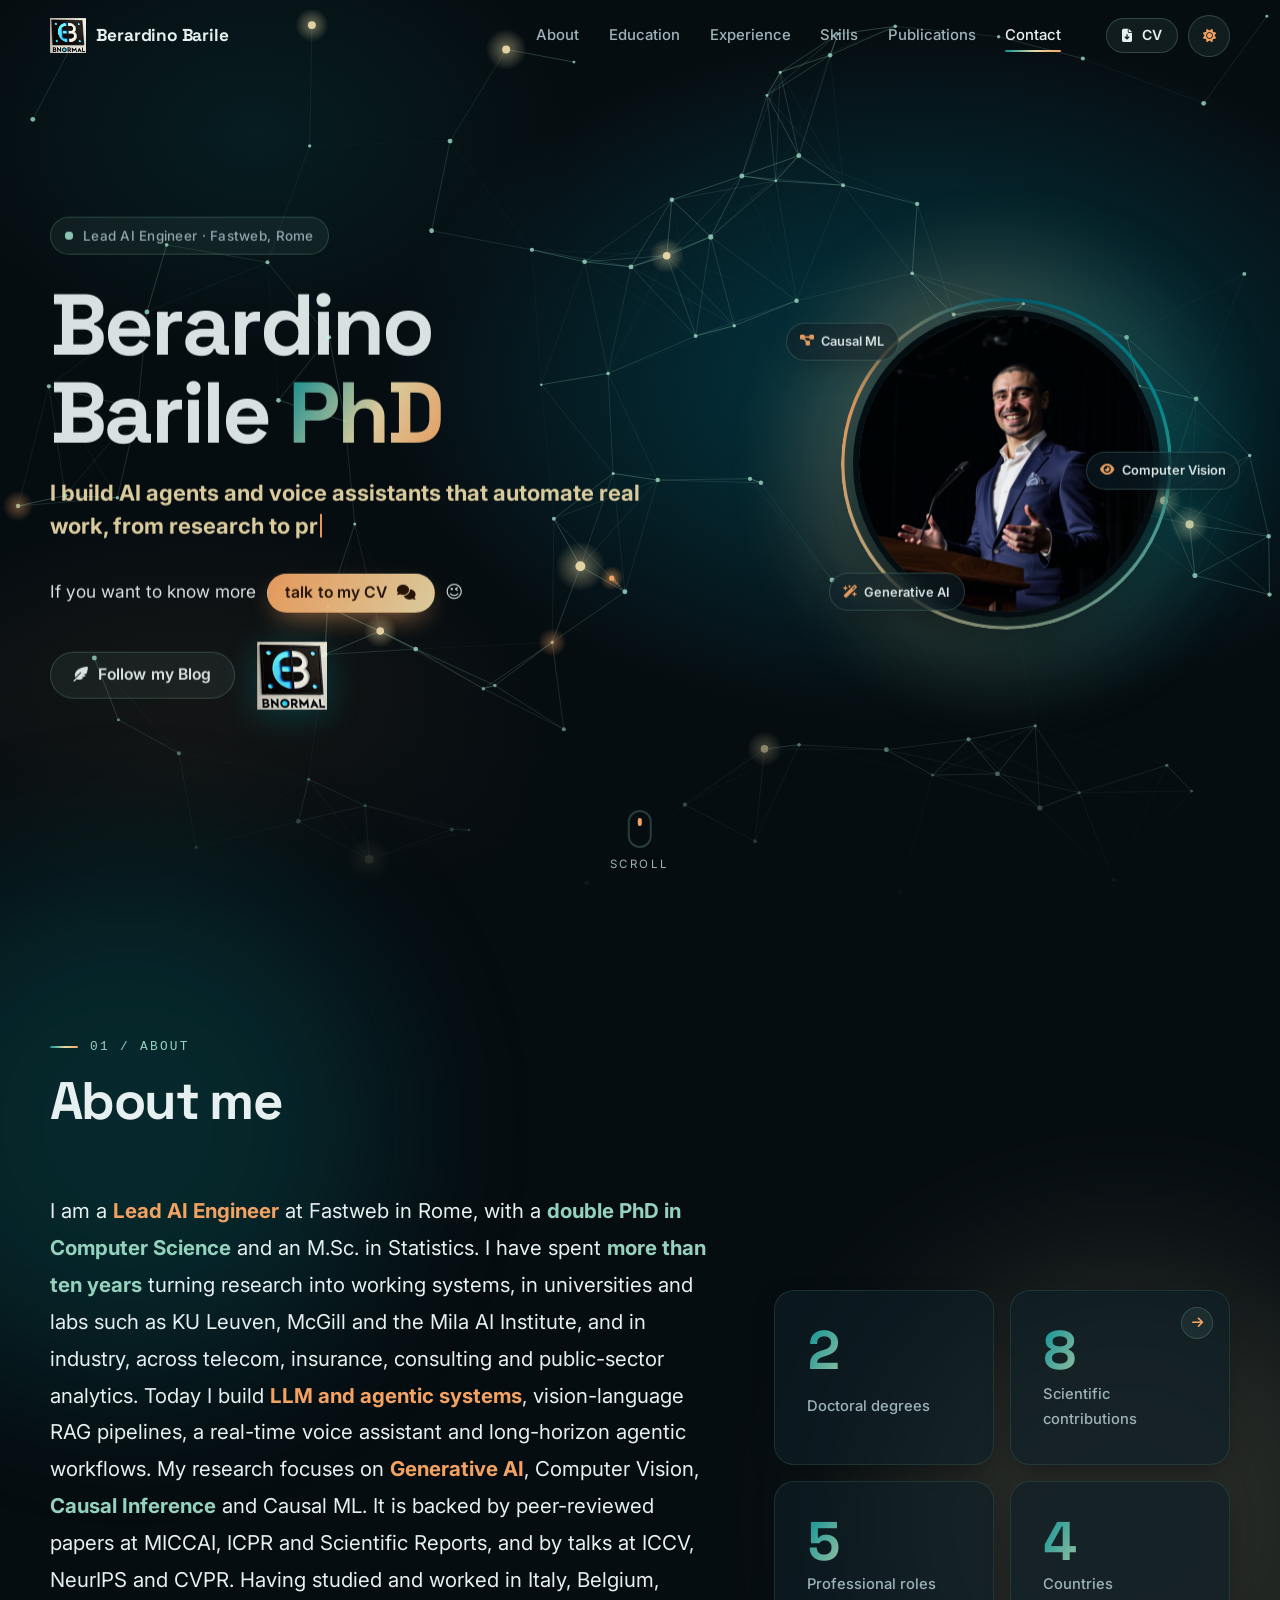
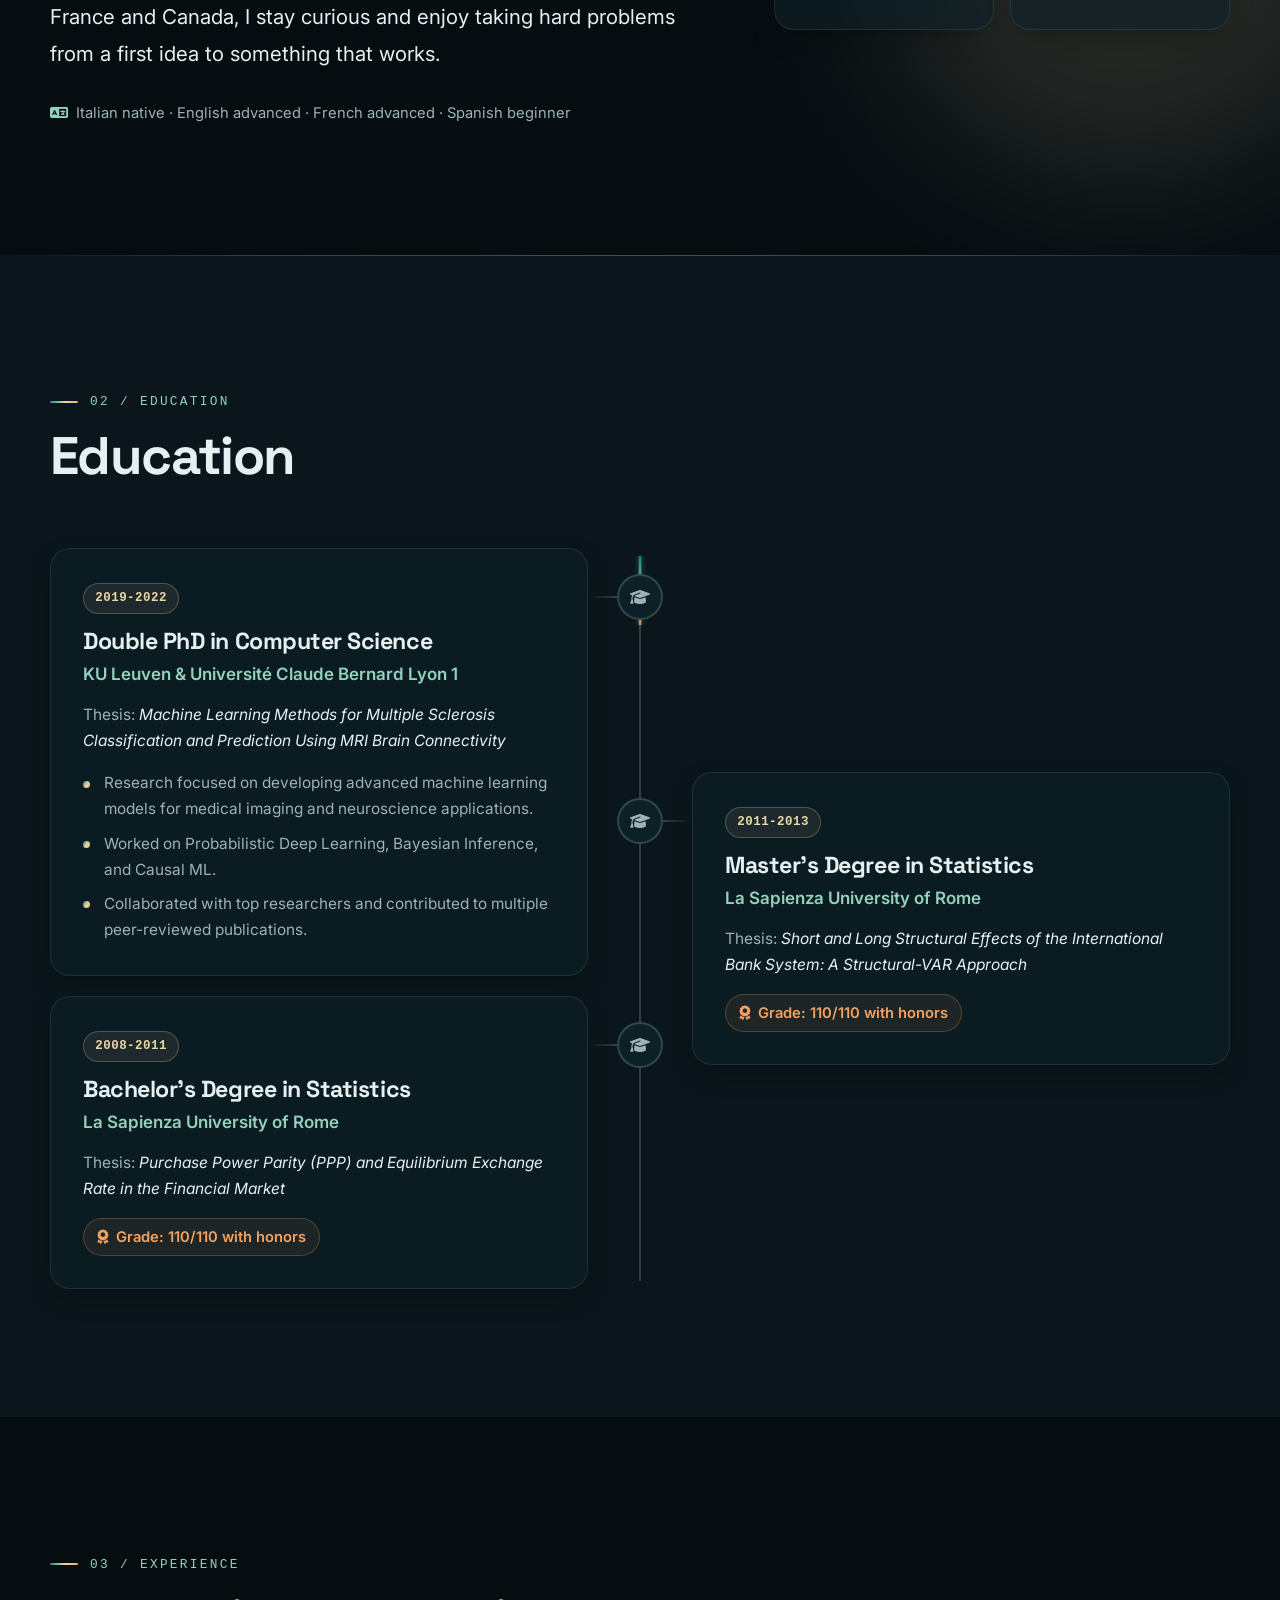
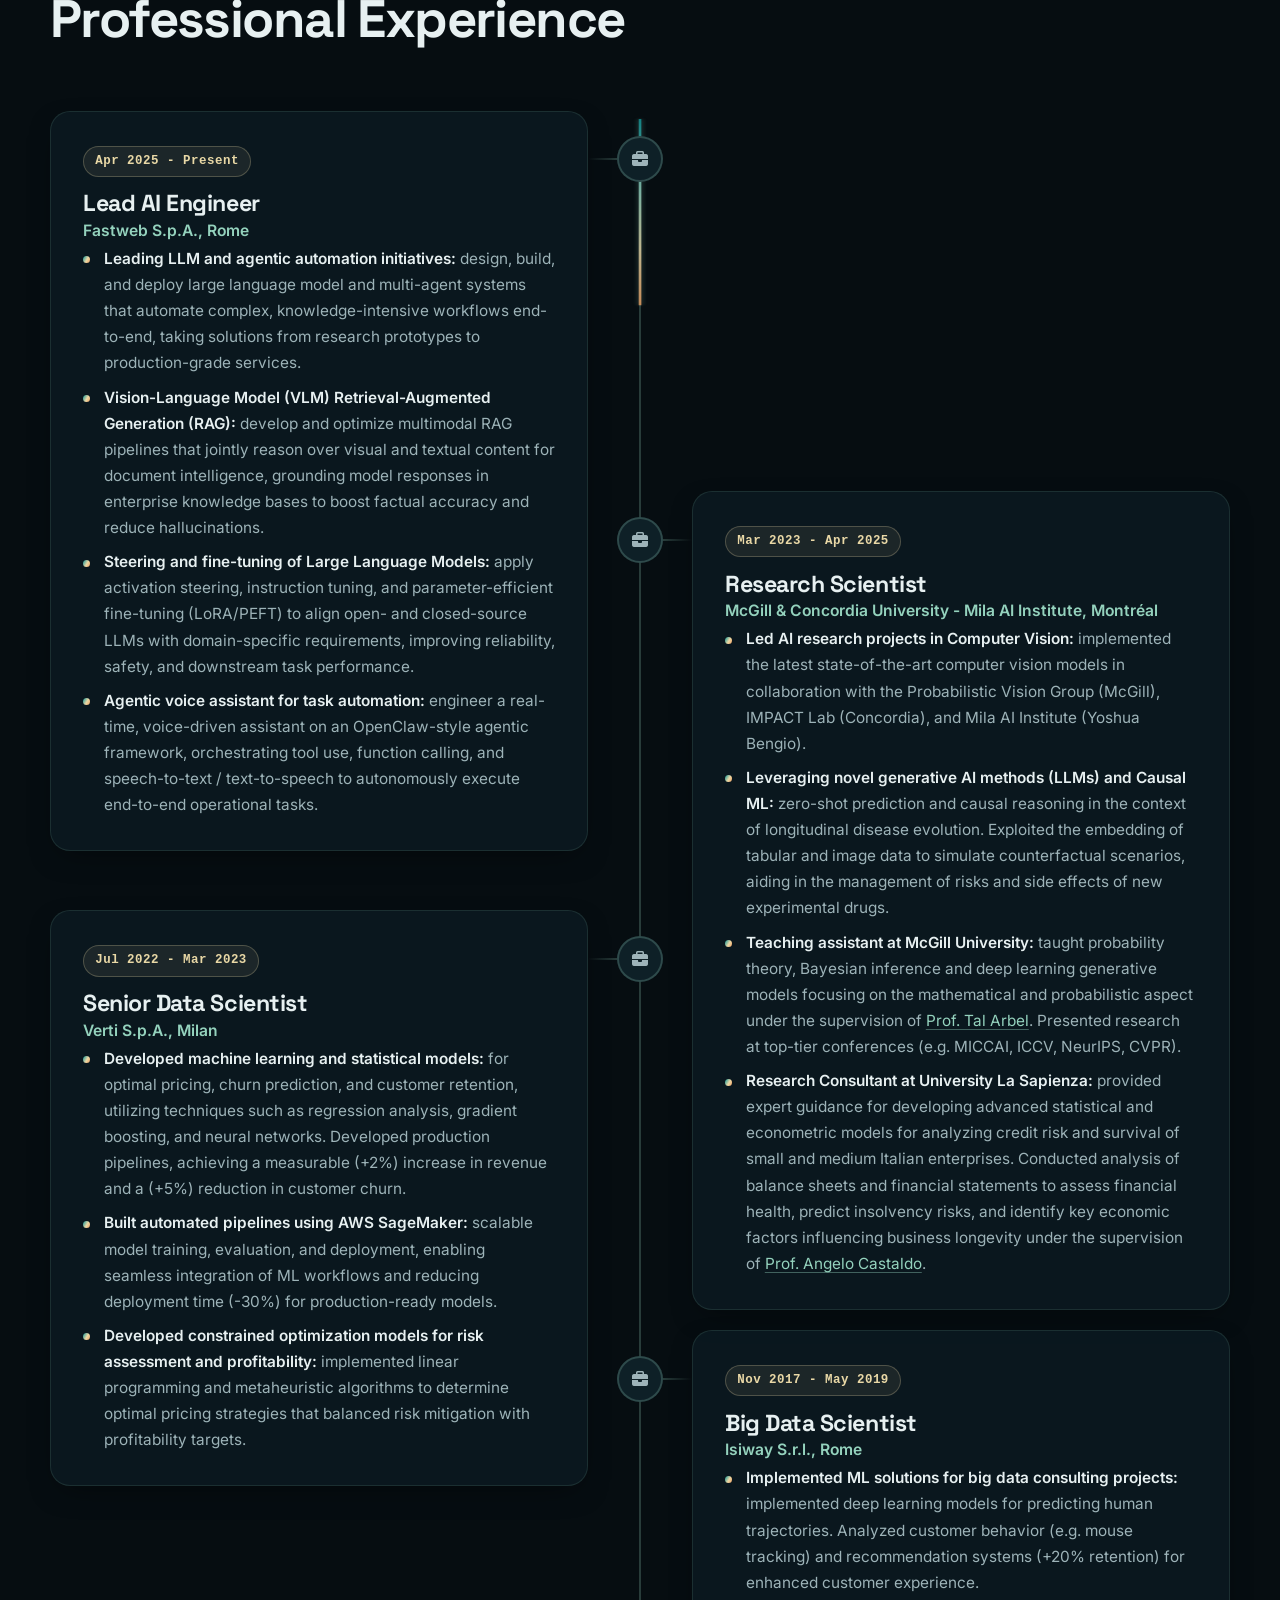
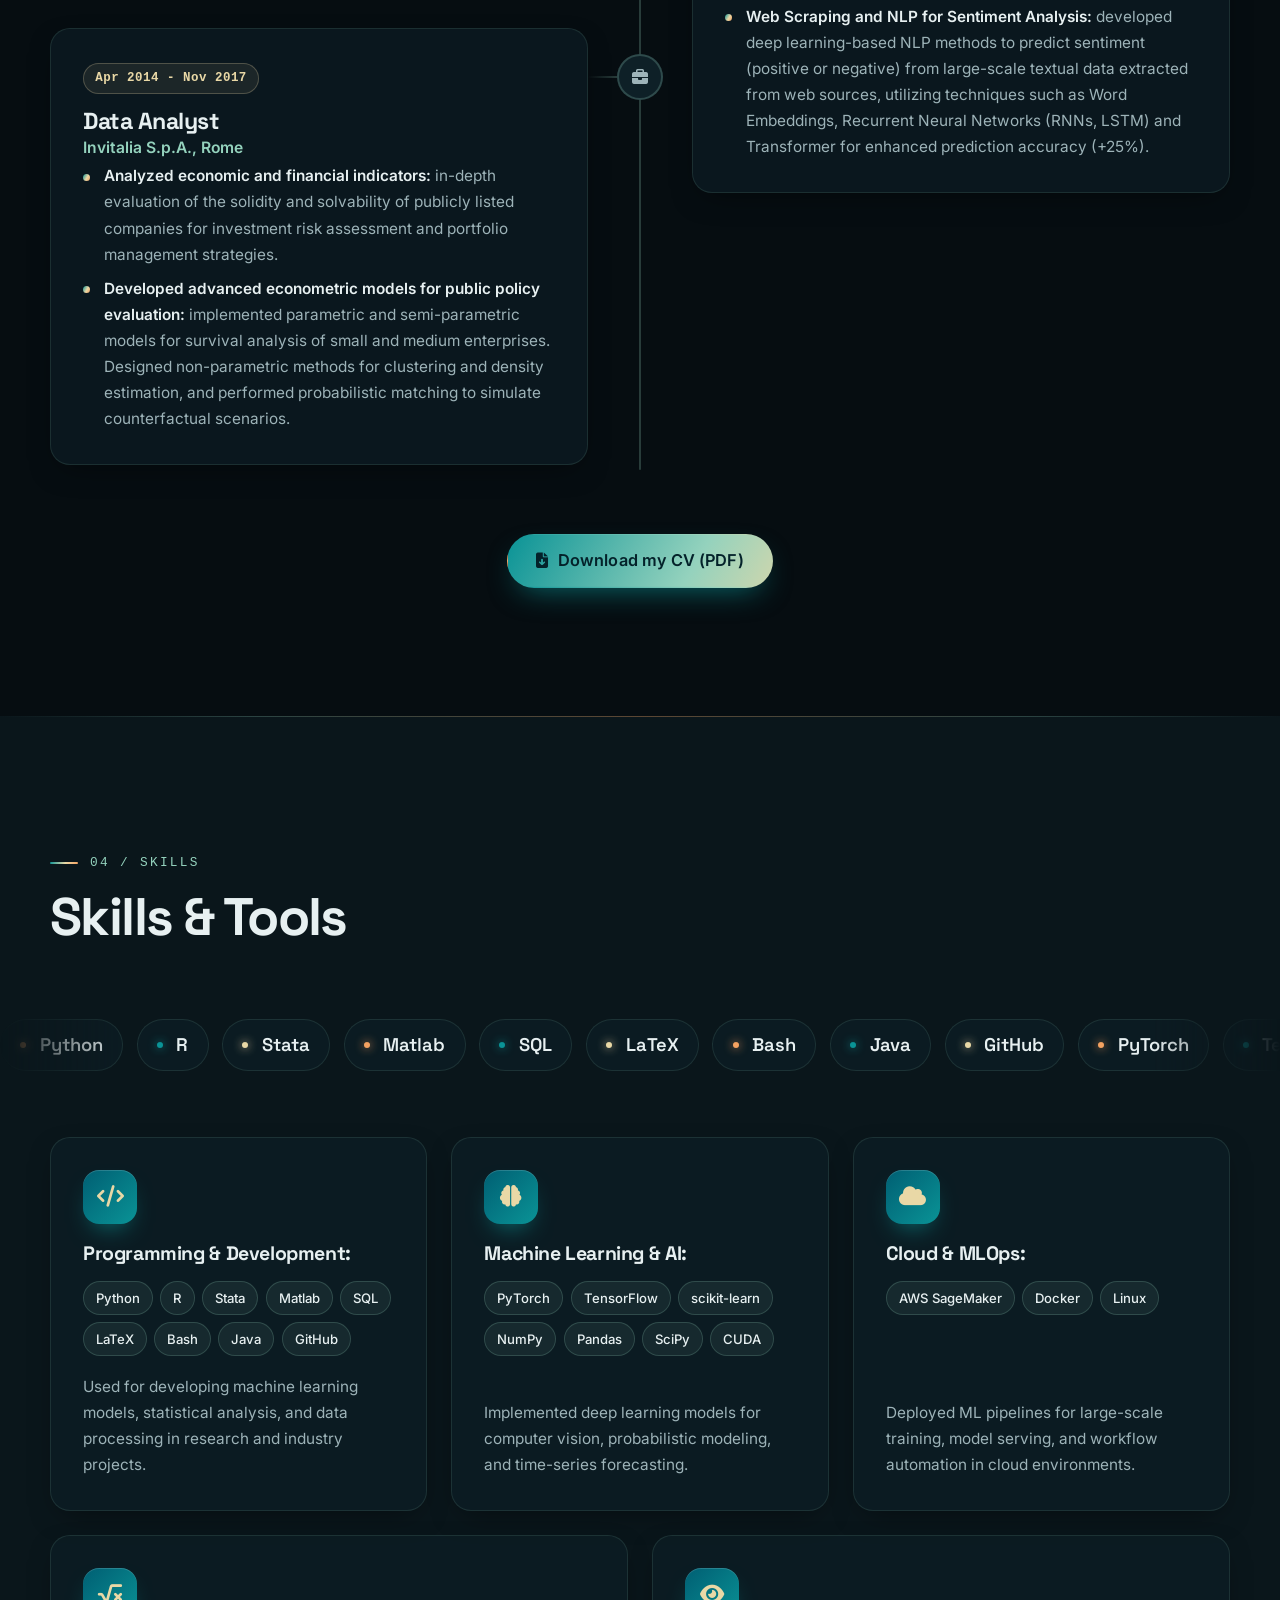
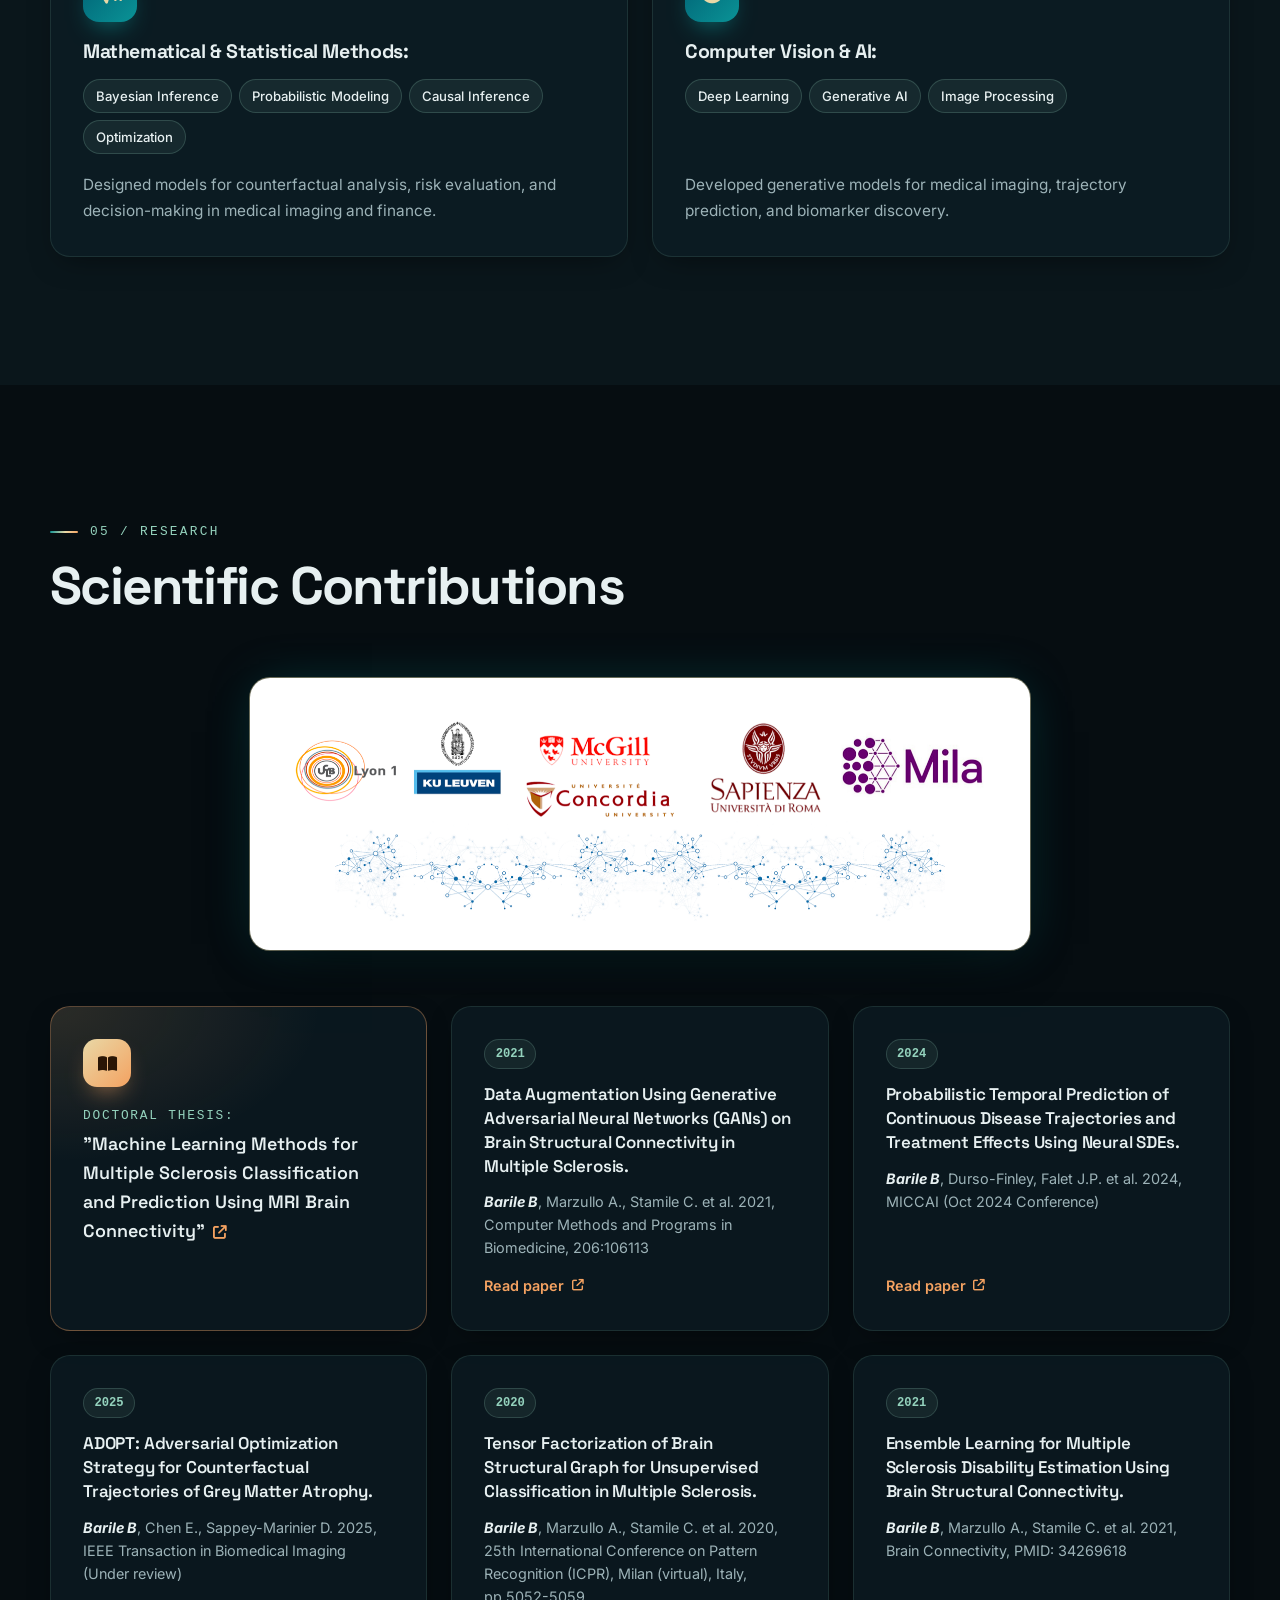
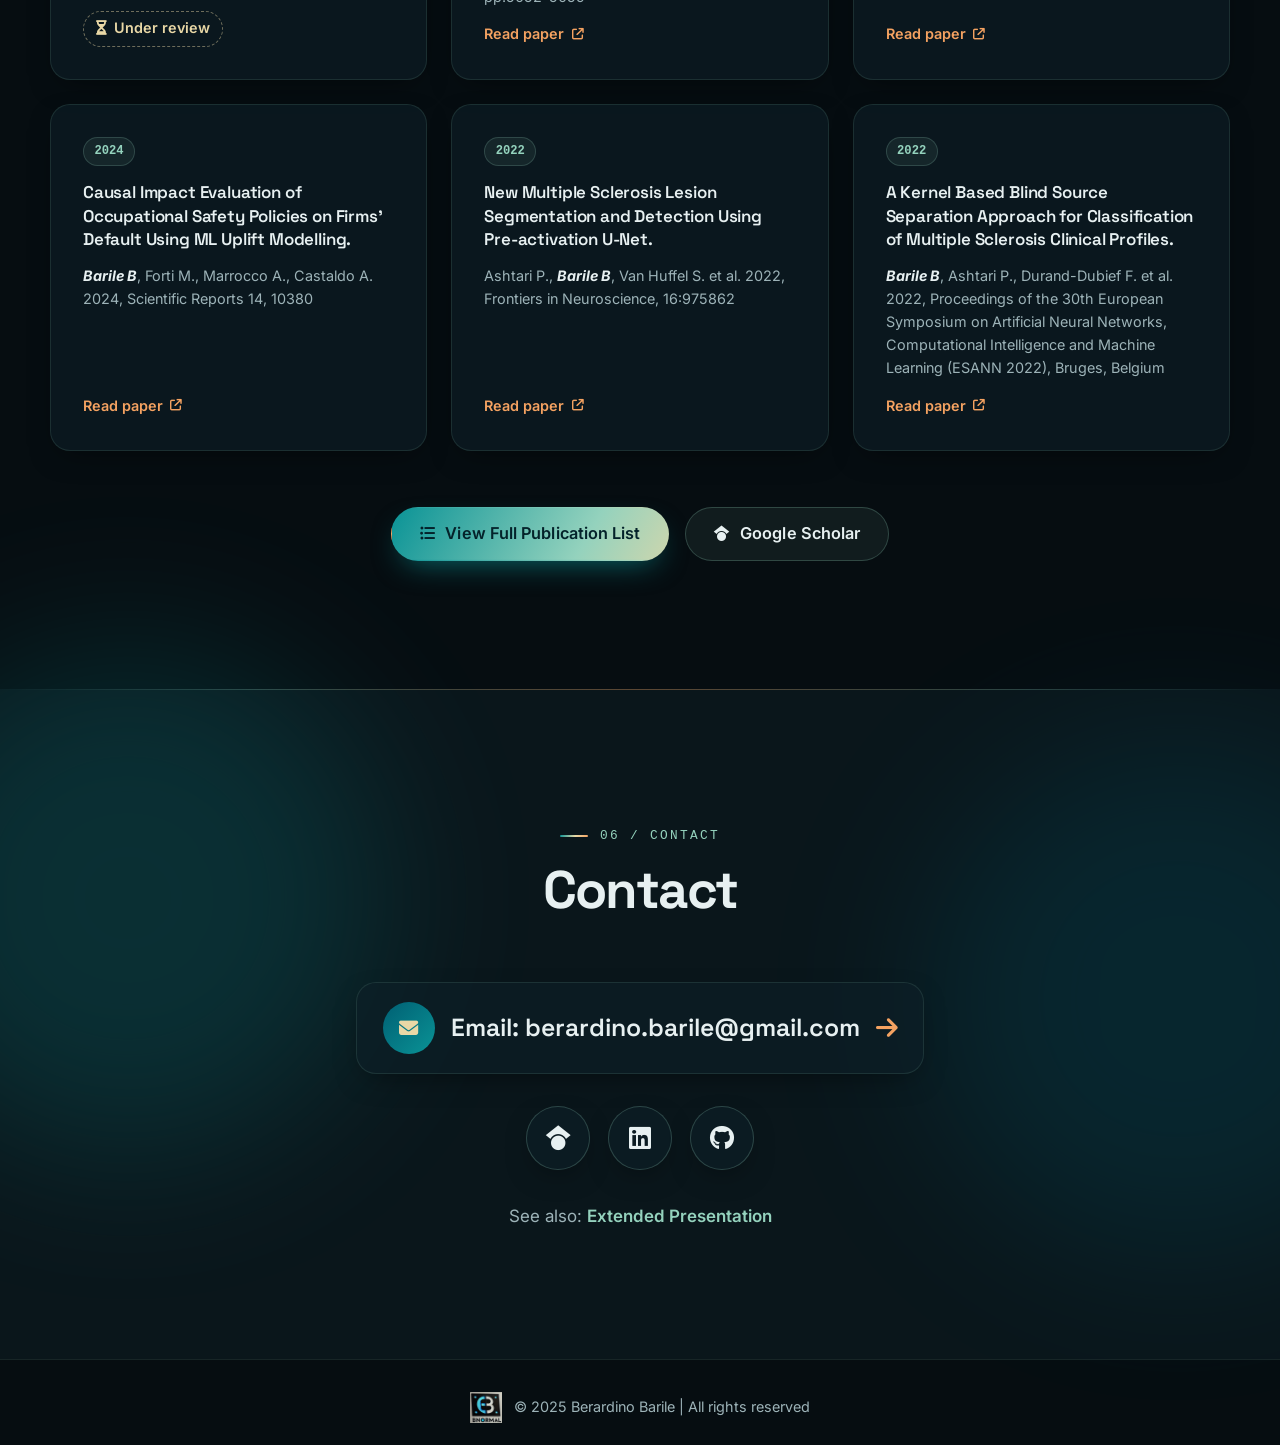
==== commit e77be80f: "SEO: robots.txt, sitemap, canonical and preview tags, Person structured data, noindex chat" ====
--- a/index.html
+++ b/index.html
@@ -3,12 +3,21 @@
   <head>
     <meta charset="UTF-8" />
     <meta name="viewport" content="width=device-width, initial-scale=1" />
-    <title>Berardino Barile</title>
+    <title>Berardino Barile PhD - Lead AI Engineer | LLM, Agentic AI, Causal Inference</title>
     <meta
       name="description"
       content="Berardino Barile PhD - Lead AI Engineer at Fastweb, working on LLM and agentic AI, Computer Vision and Causal Inference."
     />
     <meta name="theme-color" content="#060d11" />
+    <link rel="canonical" href="https://berardinobarile.it/" />
+    <meta property="og:type" content="profile" />
+    <meta property="og:site_name" content="Berardino Barile" />
+    <meta property="og:title" content="Berardino Barile PhD - Lead AI Engineer | LLM, Agentic AI, Causal Inference" />
+    <meta property="og:description" content="Berardino Barile PhD - Lead AI Engineer at Fastweb, working on LLM and agentic AI, Computer Vision and Causal Inference." />
+    <meta property="og:url" content="https://berardinobarile.it/" />
+    <meta property="og:image" content="https://berardinobarile.it/assets/profile.jpg" />
+    <meta name="twitter:card" content="summary" />
+    <script type="application/ld+json">{"@context": "https://schema.org", "@type": "Person", "name": "Berardino Barile", "honorificSuffix": "PhD", "url": "https://berardinobarile.it/", "image": "https://berardinobarile.it/assets/profile.jpg", "jobTitle": "Lead AI Engineer", "worksFor": {"@type": "Organization", "name": "Fastweb", "url": "https://www.fastweb.it"}, "knowsAbout": ["Large Language Models", "Agentic AI", "Computer Vision", "Causal Inference", "Machine Learning"], "sameAs": ["https://www.linkedin.com/in/berardino-barile/", "https://github.com/BerardinoB", "https://scholar.google.com/citations?user=odmpMGcAAAAJ", "https://mila.quebec/en/directory/berardino-barile", "https://www.researchgate.net/profile/Berardino-Barile", "https://cim.mcgill.ca/~bbera/"]}</script>
     <link rel="icon" type="image/png" href="/assets/logo-280.png" />
     <script>
       (function () {
